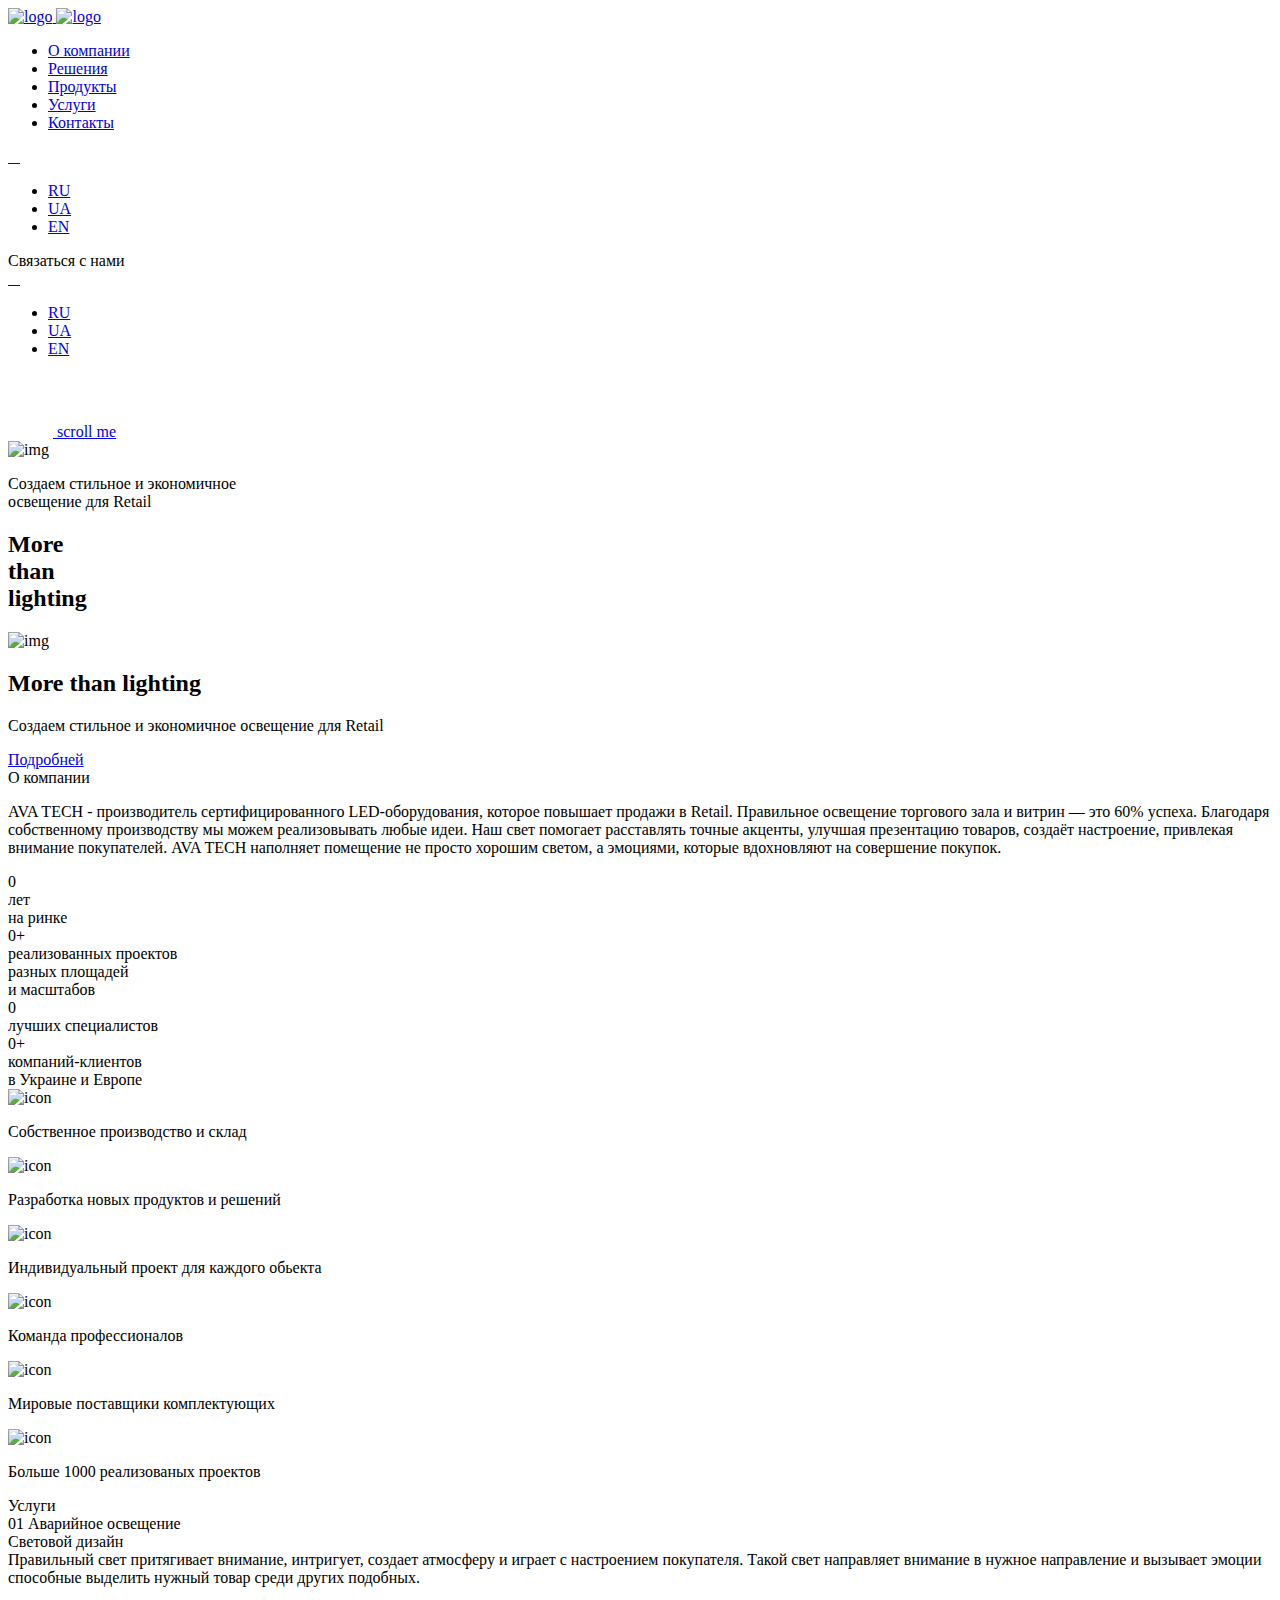
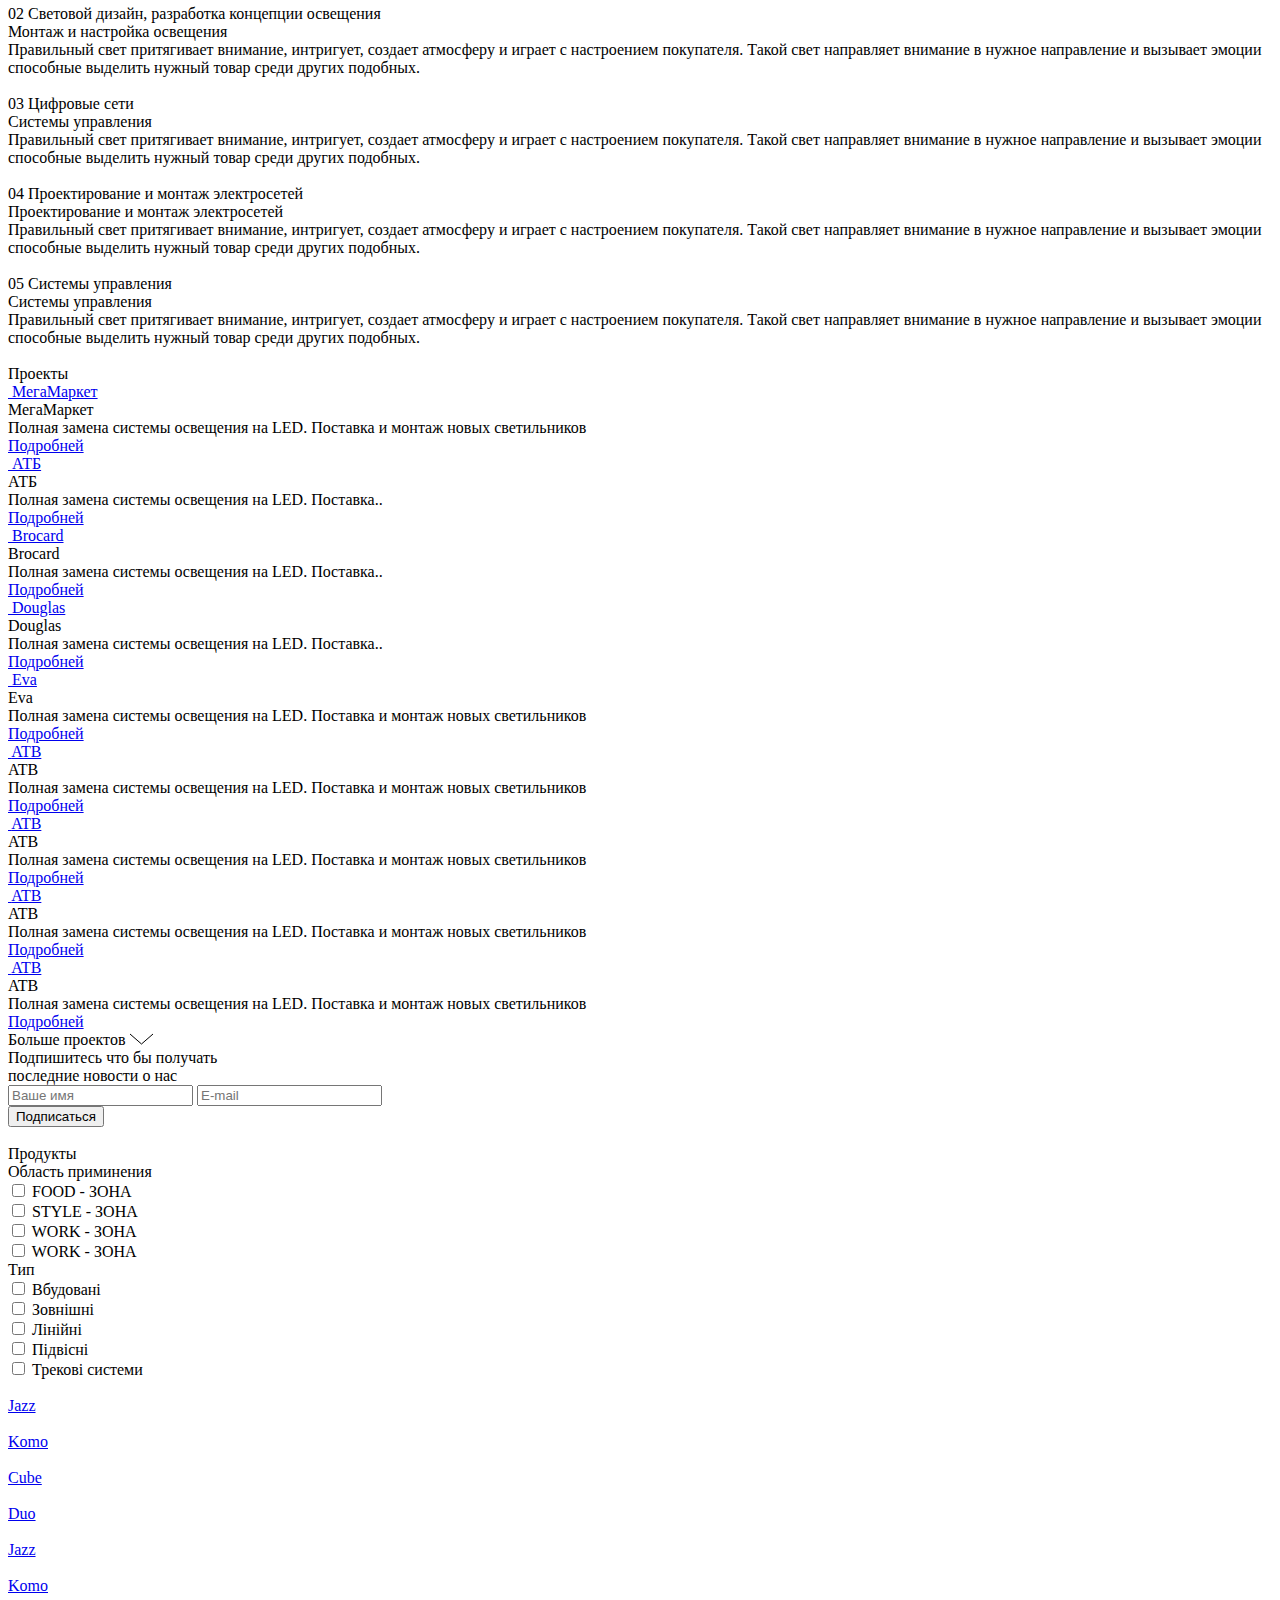
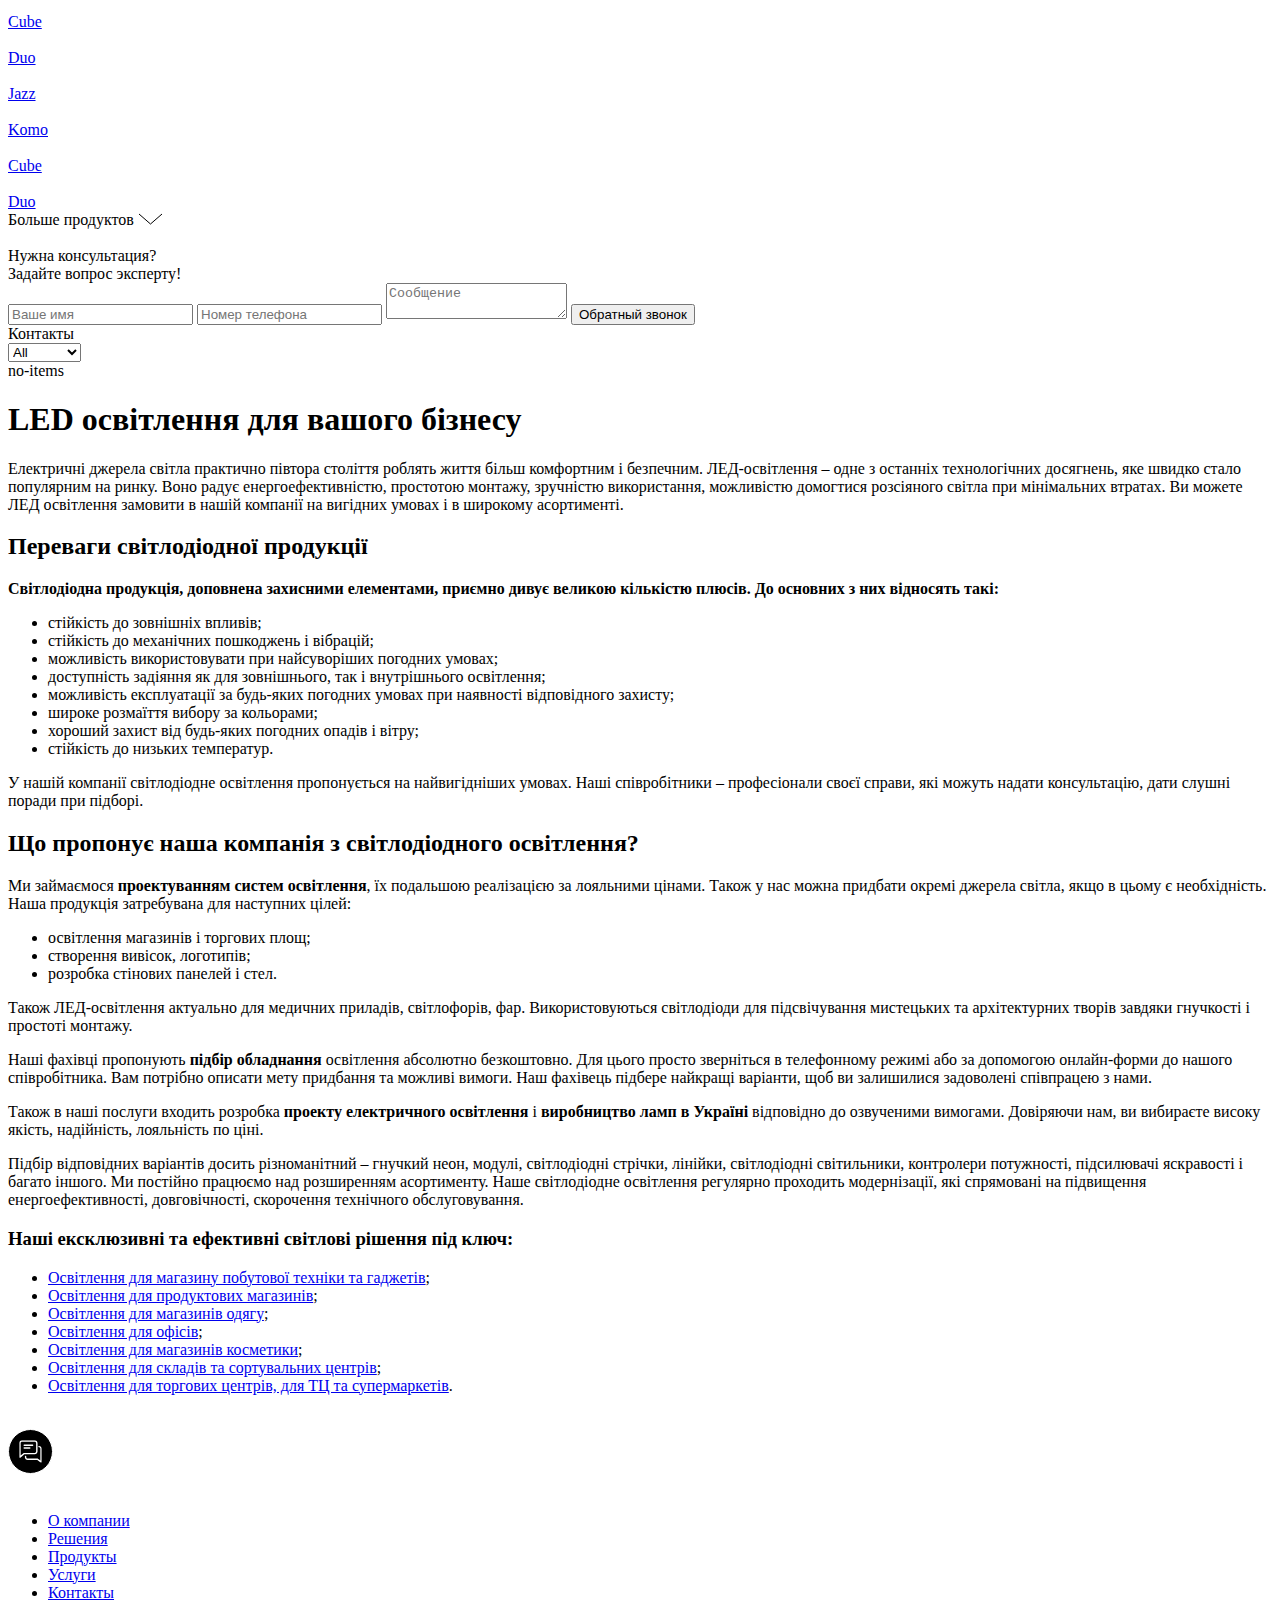
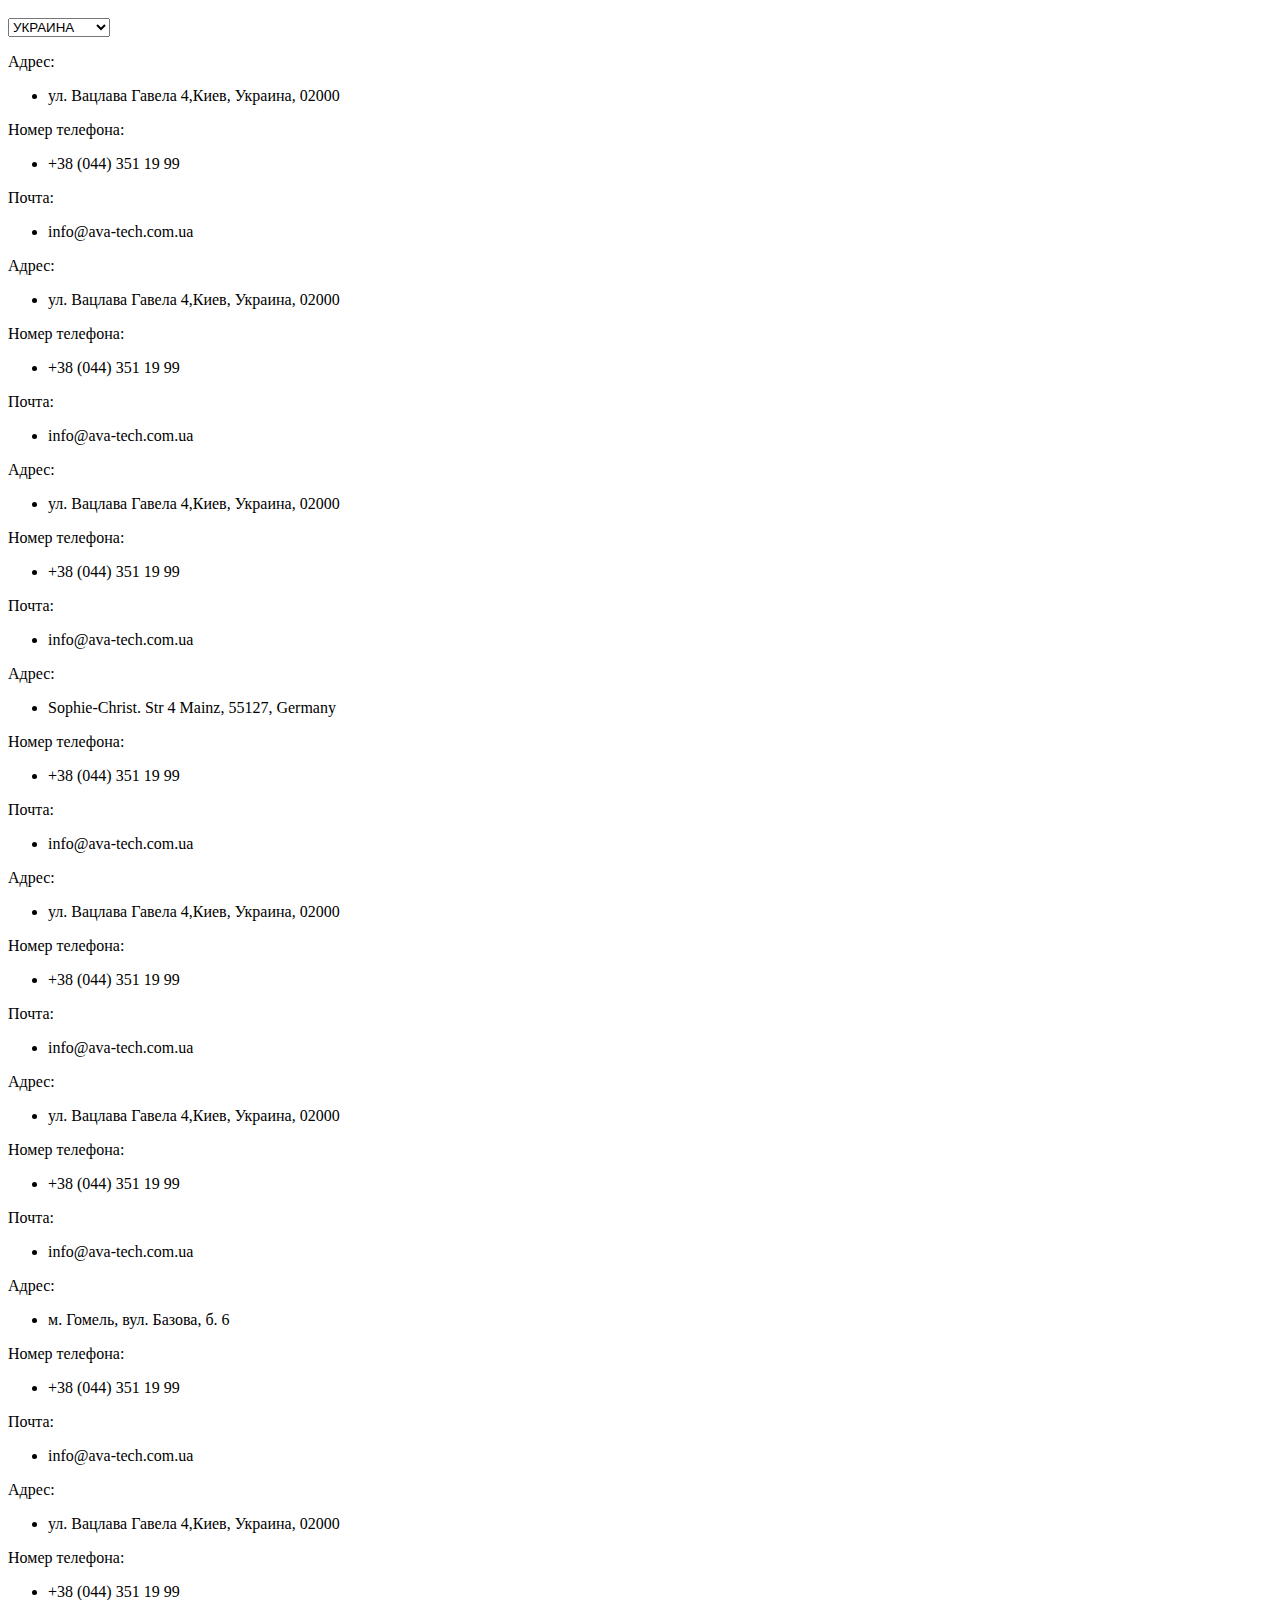
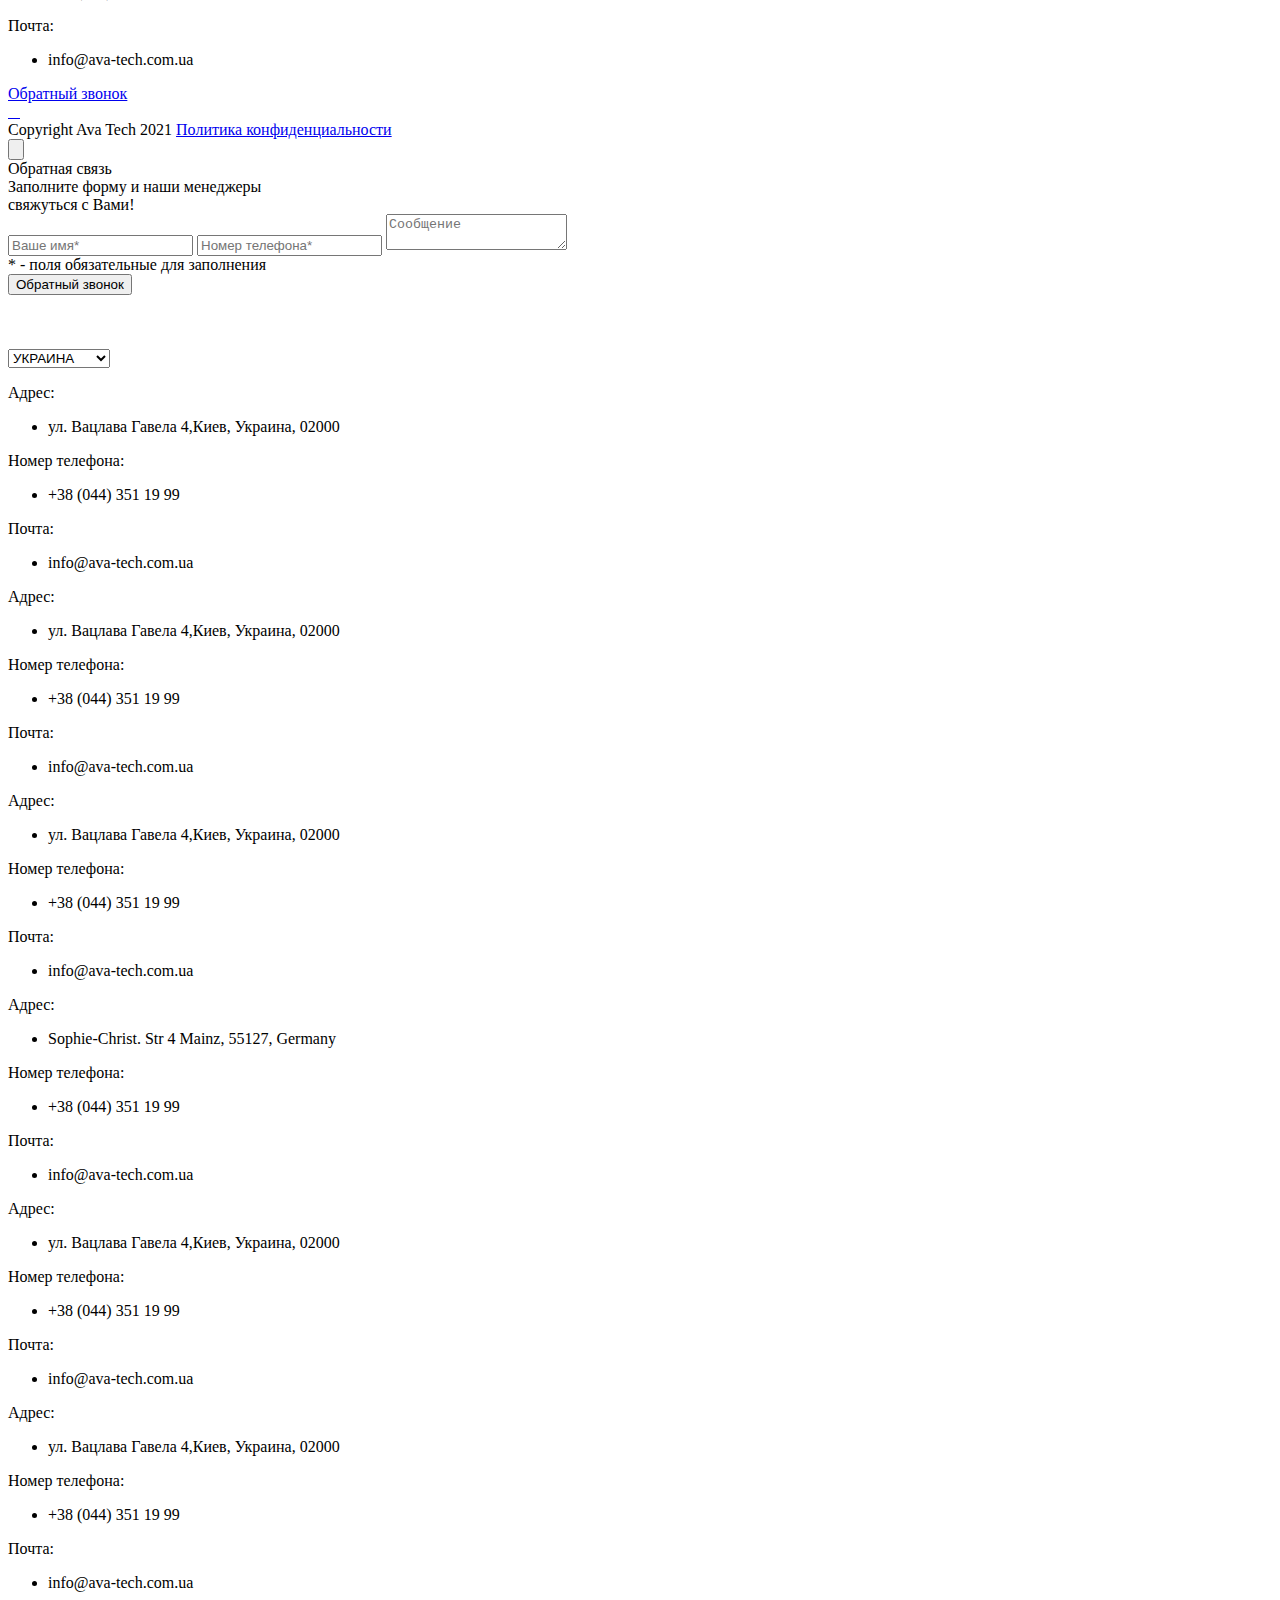
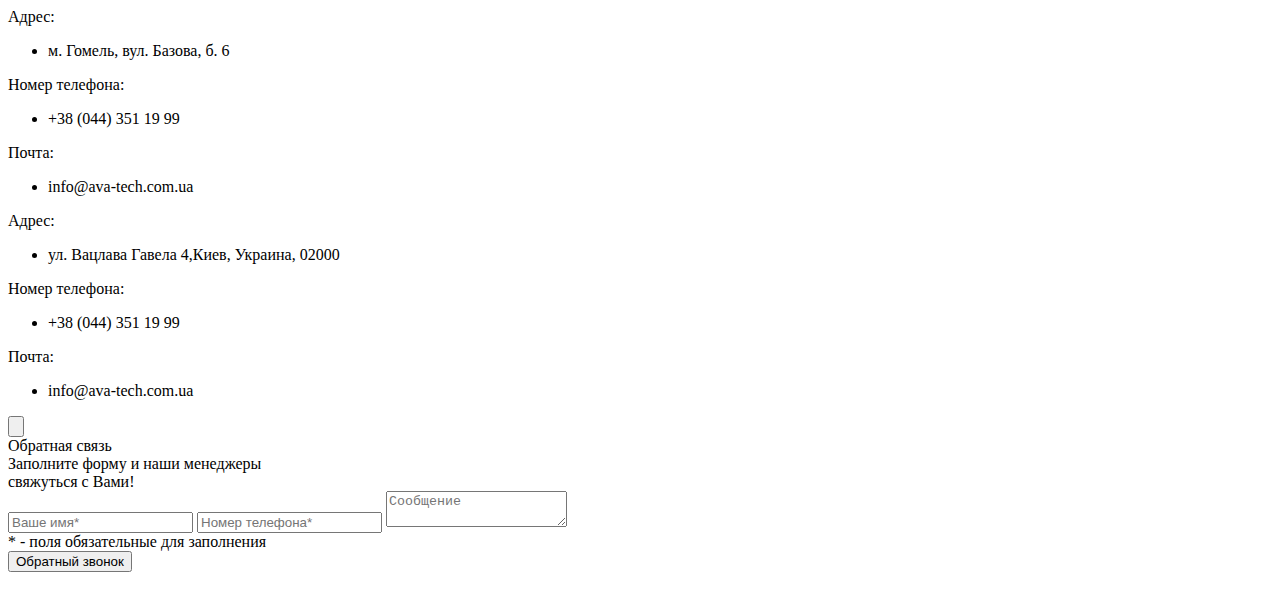
==== index.html @ 02c9c63f "Add files via upload" ====
<!DOCTYPE html>
<html lang="en">
<head>
    <meta charset="UTF-8">
    <meta http-equiv="X-UA-Compatible" content="IE=edge">
    <meta name="viewport" content="width=device-width, initial-scale=1.0">
    <link rel="stylesheet" href="./css/bootstrap.min.css">
    <link rel="stylesheet" href="./css/slick.css">
    <link rel="stylesheet" href="./css/aos.css">
    <!-- <link rel="stylesheet" href="./css/swiper-bundle.css"> -->
    <link rel="stylesheet" href="./css/nice-select.css">
    <link rel="stylesheet" href="./css/main.css">
    <link rel="icon" href="./img/favicon.png" sizes="32x32" />
    <script src="https://unpkg.com/@google/markerclustererplus@4.0.1/dist/markerclustererplus.min.js"></script>
    <script src="https://maps.googleapis.com/maps/api/js?key=AIzaSyApj8qSzyO4DqXeQtFQPKI4mi6p-MBwlpo&libraries=places"></script>
    <title>AvaTech</title>

    <link rel="stylesheet" href="css/new.css">
</head>
<body class="home ">
    <header class="header__wrapper">
        <div class="header">
            <div class="container">
                <div class="header_row ">
                    
                    <div class="header__logo">
                        <a href="index.html">
                            <img class="logo-big" src="./img/logo_icon.svg" alt="logo">
                            <img class="logo-small" src="./img/logo_small.svg" alt="logo">
                        </a>
                    </div>
                
                    <div class=" header__menu-wrap">
                        <div class="header__menu">
                            <ul>
                                <li >
                                    <a href="about.html">О компании</a>
                                </li>
                                <li class="">
                                    <a href="solutions.html">Решения</a>
                                </li>
                                <li>
                                    <a href="products.html">Продукты</a>
                                </li>
                                <li>
                                    <a href="#">Услуги</a>
                                </li>
                                <li>
                                    <a href="contacts.html">Контакты</a>
                                </li>
                            </ul>
                        </div>
                        <div class="header__soc_mob">
                            <a href="#">
                                <img src="./img/Icon_youtube.svg" alt="">
                            </a>
                            <a href="#">
                                <img src="./img/Icon_inst.svg" alt="">
                            </a>
                            <a href="#">
                                <img src="./img/Icon_fb.svg" alt="">
                            </a>
                            <a href="#">
                                <img src="./img/Icon_in.svg" alt="">
                            </a>
                        </div>
                        <div class="header__lang_mob">
                            <ul>
                                <li class="current-lang">
                                    <a href="#">RU</a>
                                </li>
                                <li>
                                    <a href="#">UA</a>
                                </li>
                                <li>
                                    <a href="#">EN</a>
                                </li>
                            </ul>
                        </div>
                    </div>
                    
                    <div class="header__phone"  data-toggle="modal" data-target="#contactUs">
                        <span>Связаться с нами</span>
                        <img src="./img/phone_w.svg" alt="">
                    </div>
                    <div class="header__soc">
                        <a href="#">
                            <img src="./img/Icon_youtube.svg" alt="">
                        </a>
                        <a href="#">
                            <img src="./img/Icon_inst.svg" alt="">
                        </a>
                        <a href="#">
                            <img src="./img/Icon_fb.svg" alt="">
                        </a>
                        <a href="#">
                            <img src="./img/Icon_in.svg" alt="">
                        </a>
                    </div>
                    <div class="header__lang">
                        <ul>
                            <li class="current-lang">
                                <a href="#">RU</a>
                            </li>
                            <li>
                                <a href="#">UA</a>
                            </li>
                            <li>
                                <a href="#">EN</a>
                            </li>
                        </ul>
                    </div>
                    <div class="burger-menu ">
                        <img class="burger-menu_open" src="./img/burger.svg" alt="">
                        <img class="burger-menu_close" src="./img/close.svg" alt="">
                    </div>
                   
                </div>
            </div>
        </div>
    </header>

    <main>
        <section class="intro">
            <div class="intro__scroll">
                <a href="#about" class="scrol-down">
                    <svg width="45" height="45" viewBox="0 0 45 45" fill="none" xmlns="http://www.w3.org/2000/svg">
                        <path d="M8.00098 14.9927C8.00098 7.00239 14.5057 0.5 22.501 0.5C30.496 0.5 37.001 7.00239 37.001 14.9927V30.0081C37.001 37.9984 30.4963 44.5 22.501 44.5C14.5057 44.5 8.00098 37.9982 8.00098 30.0081V14.9927ZM22.501 43.8334C30.1288 43.8334 36.3343 37.6323 36.3343 30.0081V14.9927C36.3343 7.36839 30.1289 1.16664 22.501 1.16664C14.8731 1.16664 8.66762 7.36861 8.66762 14.9927V30.0081C8.66762 37.6323 14.8731 43.8334 22.501 43.8334Z" fill="white" stroke="white"/>
                        <path d="M22.5014 5C22.0412 5 21.668 5.37276 21.668 5.83343V13.3798C21.668 13.8405 22.0412 14.2133 22.5014 14.2133C22.9616 14.2133 23.3348 13.8405 23.3348 13.3798V5.83343C23.3346 5.37276 22.9616 5 22.5014 5Z" fill="white"/>
                    </svg>
                    <span>scroll me</span>
                </a>
            
            </div>
           
            <div class="mainslider">
                <div>
                    <div class="slidewrapp">
                        <img src="img/new/mainslide1.jpg" alt="img">
                        <div class="container">
                            <p>Создаем стильное и экономичное<br> освещение для Retail</p>
                            <h2>More<br>
                                than<br>
                                lighting</h2>
                        </div>
                    </div>
                </div>
                <div>
                    <div class="slidewrapp">
                        <img src="img/new/mainslide2.jpg" alt="img">
                        <div class="container">
                            <h2>More than lighting</h2>
                            <p>Создаем стильное и экономичное освещение для Retail</p>
                            <a href="#" class="linkbtn">Подробней</a>
                        </div>
                    </div>
                </div>
            </div>
        </section>

        <section class="about" id="about">
            <div class="container">
                <div class="about__title">
                    <div class="s-title">О компании</div>
                </div>
                <div class="row align-items-center">
                    <div class="col-lg-6">
                        <div class="abouttext">
                            <p>
                                AVA TECH - производитель сертифицированного LED-оборудования, которое повышает продажи в Retail. Правильное освещение торгового зала и витрин — это 60% успеха. Благодаря собственному производству мы можем реализовывать любые идеи. Наш свет помогает расставлять точные акценты, улучшая презентацию товаров, создаёт настроение, привлекая внимание покупателей. AVA TECH наполняет помещение не просто хорошим светом, а эмоциями, которые вдохновляют на совершение покупок.
                            </p>
                        </div>
                    </div>
                    <div class="col-lg-6 countboxab">
                        <div class="about__statistics">
                            <div class="statistics-item">
                                <div class="statistics-item__numb"><span class='count' data-count="9">0</span></div>
                                <div class="statistics-item__text">лет <br> на ринке</div>
                            </div>
                            <div class="statistics-item">
                                <div class="statistics-item__numb"><span class='count' data-count="1000">0</span>+</div>
                                <div class="statistics-item__text">реализованных проектов<br> разных площадей<br> и масштабов</div>
                            </div>
                            <div class="statistics-item">
                                <div class="statistics-item__numb"><span class='count' data-count="50">0</span></div>
                                <div class="statistics-item__text">лучших специалистов</div>
                            </div>
                            <div class="statistics-item">
                                <div class="statistics-item__numb"><span class='count' data-count="100">0</span>+</div>
                                <div class="statistics-item__text">компаний-клиентов<br> в Украине и Европе</div>
                            </div>
                            
                        </div>
                    </div>
                </div>
                <div class="about__items">
                    <div class="row">
                        <div class="col-lg-2 col-md-4 col-6">
                            <div class="about__items-benefits">
                                <div class="imgwrap">
                                    <img src="img/new/abic1.svg" alt="icon">
                                </div>
                                <p>
                                    Собственное производство и склад
                                </p>
                            </div>
                        </div>
                        <div class="col-lg-2 col-md-4 col-6">
                            <div class="about__items-benefits">
                                <div class="imgwrap">
                                    <img src="img/new/abic2.svg" alt="icon">
                                </div>
                                <p>
                                    Разработка новых продуктов и решений
                                </p>
                            </div>

                        </div>
                        <div class="col-lg-2 col-md-4 col-6">
                            <div class="about__items-benefits">
                                <div class="imgwrap">
                                    <img src="img/new/abic3.svg" alt="icon">
                                </div>
                                <p>
                                    Индивидуальный проект для каждого обьекта
                                </p>
                            </div>

                        </div>
                        <div class="col-lg-2 col-md-4 col-6">
                            <div class="about__items-benefits">
                                <div class="imgwrap">
                                    <img src="img/new/abic4.svg" alt="icon">
                                </div>
                                <p>
                                    Команда профессионалов
                                </p>
                            </div>

                        </div>
                        <div class="col-lg-2 col-md-4 col-6">
                            <div class="about__items-benefits">
                                <div class="imgwrap">
                                    <img src="img/new/abic5.svg" alt="icon">
                                </div>
                                <p>
                                    Мировые поставщики комплектующих
                                </p>
                            </div>

                        </div>
                        <div class="col-lg-2 col-md-4 col-6">
                            <div class="about__items-benefits">
                                <div class="imgwrap">
                                    <img src="img/new/abic6.svg" alt="icon">
                                </div>
                                <p>
                                    Больше 1000 реализованых проектов
                                </p>
                            </div>

                        </div>
                    </div>
                </div>
            </div>
        </section>

        <section class="services">
            <div class="services__title">
                <div class="s-title">Услуги</div>
            </div>
            <div class="services__items">
                <div class="container">
                    
                    <div class="accordeon">
                        <div class="link true accordeon-item active">
                            <div class="accordeon-item__prev">
                                <span class="prev__numb" >01</span>
                                <span class="prev__title" ><span>Аварийное освещение</span> </span>
                            </div>
                            <div class="full_content accordeon-item__content">
                                <div class="accordeon-item-text">
                                    <div class="accordeon-item__title">Световой дизайн</div>
                                    <div class="accordeon-item__text">
                                        Правильный свет притягивает внимание, интригует, создает атмосферу 
                                        и играет с настроением покупателя. Такой свет направляет внимание в 
                                        нужное направление и вызывает эмоции способные выделить нужный товар 
                                        среди других подобных.
                                    </div>
                                </div>
                                <img src="./img/serv5.jpg" alt="">
                            </div>
                        </div>

                        <div class="link accordeon-item ">
                            <div class="accordeon-item__prev">
                                <span class="prev__numb" >02</span>
                                <span class="prev__title" ><span>Световой дизайн, разработка концепции освещения </span></span>
                            </div>
                            <div class="full_content accordeon-item__content">
                                <div class="accordeon-item-text">
                                    <div class="accordeon-item__title">Монтаж и настройка освещения</div>
                                    <div class="accordeon-item__text">
                                        Правильный свет притягивает внимание, интригует, создает атмосферу 
                                        и играет с настроением покупателя. Такой свет направляет внимание в 
                                        нужное направление и вызывает эмоции способные выделить нужный товар 
                                        среди других подобных.
                                    </div>
                                </div>
                                <img src="./img/serv3.jpg" alt="">
                            </div>
                        </div>

                        <div class="link  accordeon-item ">
                            <div class="accordeon-item__prev">
                                <span class="prev__numb" >03</span>
                                <span class="prev__title" ><span>Цифровые сети</span></span>
                            </div>
                            <div class="full_content accordeon-item__content">
                                <div class="accordeon-item-text">
                                    <div class="accordeon-item__title">Системы управления</div>
                                    <div class="accordeon-item__text">
                                        Правильный свет притягивает внимание, интригует, создает атмосферу 
                                        и играет с настроением покупателя. Такой свет направляет внимание в 
                                        нужное направление и вызывает эмоции способные выделить нужный товар 
                                        среди других подобных.
                                    </div>
                                </div>
                                
                                <img src="./img/serv4.jpg" alt="">
                            </div>
                        </div>

                        <div class="link  accordeon-item ">
                            <div class="accordeon-item__prev">
                                <span class="prev__numb" >04</span>
                                <span class="prev__title" ><span>Проектирование и монтаж электросетей</span></span>
                            </div>
                            <div class="full_content accordeon-item__content">
                                <div class="accordeon-item-text">
                                    <div class="accordeon-item__title">Проектирование и монтаж электросетей</div>
                                    <div class="accordeon-item__text">
                                        Правильный свет притягивает внимание, интригует, создает атмосферу 
                                        и играет с настроением покупателя. Такой свет направляет внимание в 
                                        нужное направление и вызывает эмоции способные выделить нужный товар 
                                        среди других подобных.
                                    </div>
                                </div>
                                
                                <img src="./img/serv4.jpg" alt="">
                            </div>
                        </div>

                        <div class="link accordeon-item ">
                            <div class="accordeon-item__prev">
                                <span class="prev__numb" >05</span>
                                <span class="prev__title" ><span>Системы управления</span></span>
                            </div>
                            <div class="full_content accordeon-item__content">
                                <div class="accordeon-item-text">
                                    <div class="accordeon-item__title">Системы управления</div>
                                    <div class="accordeon-item__text">
                                        Правильный свет притягивает внимание, интригует, создает атмосферу 
                                        и играет с настроением покупателя. Такой свет направляет внимание в 
                                        нужное направление и вызывает эмоции способные выделить нужный товар 
                                        среди других подобных.
                                    </div>
                                </div>
                                
                                <img src="./img/serv4.jpg" alt="">
                            </div>
                        </div>
                        
                    </div>
              
                </div>
                
            </div>
        </section>

        <section class="projects">
            <div class="projects__title">
                <div class="s-title">Проекты</div>
            </div>
            <div class="container">
                <div class="projects__items clearfix">
                    <div class="projects-item__wrap">
                        <div class="projects-item">
                            <div class="projects-item__content">
                                <a href="#" class="projects-item__img">
                                    <img src="./img/proj1.jpg" alt="">
                                </a>
                                <a href="#" class="projects-item__title">МегаМаркет</a>
                                <div class="projects-item__desc">
                                    <div class="projects-item__name">МегаМаркет</div>
                                    <div class="projects-item__text">Полная замена системы освещения на LED. Поставка и монтаж новых светильников</div>
                                    <div class="projects-item__btn">
                                        <a href="#" class="btn btn_black">Подробней</a>
                                    </div>
                                </div>
                            </div>
                        </div>
                    </div>
                    <div class="projects-item__wrap">
                        <div class="projects-item">
                            <div class="projects-item__content">
                                <a href="#" class="projects-item__img">
                                    <img src="./img/proj2.jpg" alt="">
                                </a>
                                <a href="#" class="projects-item__title">АТБ</a>

                                <div class="projects-item__desc">
                                    <div class="projects-item__name">АТБ</div>
                                    <div class="projects-item__text">Полная замена системы освещения на LED. Поставка.. </div>
                                    <div class="projects-item__btn">
                                        <a href="#" class="btn btn_black">Подробней</a>
                                    </div>
                                </div>
                            </div>
                        </div>
                        
                    </div>
                    <div class="projects-item__wrap">
                        <div class="projects-item">
                            <div class="projects-item__content">
                                <a href="#" class="projects-item__img">
                                    <img src="./img/proj3.jpg" alt="">
                                </a>
                                <a href="#" class="projects-item__title">Brocard</a>

                                <div class="projects-item__desc">
                                    <div class="projects-item__name">Brocard</div>
                                    <div class="projects-item__text">Полная замена системы освещения на LED. Поставка.. </div>
                                    <div class="projects-item__btn">
                                        <a href="#" class="btn btn_black">Подробней</a>
                                    </div>
                                </div>
                            </div>
                        </div>
                        
                    </div>
                    <div class="projects-item__wrap">
                        <div class="projects-item">
                            <div class="projects-item__content">
                                <a href="#" class="projects-item__img">
                                    <img src="./img/proj4.jpg" alt="">
                                </a>
                                <a href="#" class="projects-item__title">Douglas</a>
                                <div class="projects-item__desc">
                                    <div class="projects-item__name">Douglas</div>
                                    <div class="projects-item__text">Полная замена системы освещения на LED. Поставка.. </div>
                                    <div class="projects-item__btn">
                                        <a href="#" class="btn btn_black">Подробней</a>
                                    </div>
                                </div>
                            </div>
                        </div>
                        
                    </div>
                    <div class="projects-item__wrap">
                        <div class="projects-item">
                            <div class="projects-item__content">
                                <a href="#" class="projects-item__img">
                                    <img src="./img/proj5.jpg" alt="">
                                </a>
                                <a href="#" class="projects-item__title">Eva</a>

                                <div class="projects-item__desc">
                                    <div class="projects-item__name">Eva</div>
                                    <div class="projects-item__text">Полная замена системы освещения на LED. Поставка и монтаж новых светильников</div>
                                    <div class="projects-item__btn">
                                        <a href="#" class="btn btn_black">Подробней</a>
                                    </div>
                                </div>
                            </div>
                        </div>
                        
                    </div>
                    <div class="projects-item__wrap">
                        <div class="projects-item">
                            <div class="projects-item__content">
                                <a href="#" class="projects-item__img">
                                    <img src="./img/proj2.jpg" alt="">
                                </a>
                                <a href="#" class="projects-item__title">ATB</a>

                                <div class="projects-item__desc">
                                    <div class="projects-item__name">ATB</div>
                                    <div class="projects-item__text">Полная замена системы освещения на LED. Поставка и монтаж новых светильников</div>
                                    <div class="projects-item__btn">
                                        <a href="#" class="btn btn_black">Подробней</a>
                                    </div>
                                </div>
                            </div>
                        </div>
                        
                    </div>
                    <div class="projects-item__wrap">
                        <div class="projects-item">
                            <div class="projects-item__content">
                                <a href="#" class="projects-item__img">
                                    <img src="./img/proj3.jpg" alt="">
                                </a>
                                <a href="#" class="projects-item__title">ATB</a>

                                <div class="projects-item__desc">
                                    <div class="projects-item__name">ATB</div>
                                    <div class="projects-item__text">Полная замена системы освещения на LED. Поставка и монтаж новых светильников</div>
                                    <div class="projects-item__btn">
                                        <a href="#" class="btn btn_black">Подробней</a>
                                    </div>
                                </div>
                            </div>
                        </div>
                        
                    </div>
                    <div class="projects-item__wrap">
                        <div class="projects-item">
                            <div class="projects-item__content">
                                <a href="#" class="projects-item__img">
                                    <img src="./img/proj5.jpg" alt="">
                                </a>
                                <a href="#" class="projects-item__title">ATB</a>

                                <div class="projects-item__desc">
                                    <div class="projects-item__name">ATB</div>
                                    <div class="projects-item__text">Полная замена системы освещения на LED. Поставка и монтаж новых светильников</div>
                                    <div class="projects-item__btn">
                                        <a href="#" class="btn btn_black">Подробней</a>
                                    </div>
                                </div>
                            </div>
                        </div>
                        
                    </div>
                    <div class="projects-item__wrap">
                        <div class="projects-item">
                            <div class="projects-item__content">
                                <a href="#" class="projects-item__img">
                                    <img src="./img/proj4.jpg" alt="">
                                </a>
                                <a href="#" class="projects-item__title">ATB</a>

                                <div class="projects-item__desc">
                                    <div class="projects-item__name">ATB</div>
                                    <div class="projects-item__text">Полная замена системы освещения на LED. Поставка и монтаж новых светильников</div>
                                    <div class="projects-item__btn">
                                        <a href="#" class="btn btn_black">Подробней</a>
                                    </div>
                                </div>
                            </div>
                        </div>
                        
                    </div>
                   
                </div>
                <div class="projects__more ">
                    <div class="more-btn">
                        Больше проектов
                        <svg width="25" height="12" viewBox="0 0 25 12" fill="none" xmlns="http://www.w3.org/2000/svg">
                            <path d="M24 1L12.5 11L1 0.999999" stroke="black"/>
                        </svg>
                            
                    </div>
                </div>
            </div>
        </section>
        <section class="subscribe">
            <div class="container">
                <div class="row">
                    <div class="col-lg-6 col-12">
                        <div class="subscribe__title">
                            <span>Подпишитесь</span> что бы получать <br>
                            последние <span>новости</span> о нас
                        </div>
                        <div class="subscribe__form">
                            <form action="">
                                <div class="subscribe__form-container">
                                    <div class="subscribe__form-inputs">
                                        <input type="text" name='name' placeholder="Ваше имя">
                                        <input type="mail" name='mail' placeholder="E-mail">
                                    </div>
                                    <div class="subscribe__form-btn">
                                        <button class="btn btn_white btn_white_b">Подписаться</button>
                                        <img src="./img/sub-icon.svg" alt="">
                                    </div>
                                </div>
                                
                            </form>
                        </div>
                    </div>
                    <div class="col-lg-6 col-12">
                        <div class="subscribe__img">
                            <img src="./img/sub-bg.png" alt="">
                        </div>
                    </div>
                </div>
            </div>
        </section>
        <section class="products">
            <div class="container">
                <div class="products__title">
                    <div class="s-title">
                        Продукты
                    </div>
                </div>
                <div class="products__filter">
                    <form action="">
                        <div class="row">
                            <div class="col-lg-6 col-xl-3  col-md-6">
                                <div class="check-box__wrapper">
                                    <div class="check-box__title">
                                        Область приминения
                                    </div>
                                    <div class="check-box__list">
                                        <div class="check-box-item">
                                            <input type="checkbox" id="application_area_1" >
                                            <label class="check-box-item__label" for="application_area_1">FOOD - ЗОНА </label>
                                        </div>
                                        <div class="check-box-item">
                                            <input type="checkbox" id="application_area_2" >
                                            <label class="check-box-item__label" for="application_area_2">STYLE - ЗОНА</label>
                                        </div>
                                        <div class="check-box-item">
                                            <input type="checkbox" id="application_area_3" >
                                            <label class="check-box-item__label" for="application_area_3">WORK - ЗОНА</label>
                                        </div>
                                        <div class="check-box-item">
                                            <input type="checkbox" id="application_area_4" >
                                            <label class="check-box-item__label" for="application_area_4">WORK - ЗОНА</label>
                                        </div>
                                    </div>
                                </div>
                                <!-- <select class="nice__select" name="" >
                                    <option value="">Область приминения</option>
                                    <option value="">Область приминения</option>
                                    <option value="">Область приминения</option>
                                    <option value="">Область приминения</option>
                                </select> -->
                            </div>
                            <div class="col-lg-6 col-xl-3 col-md-6">
                                <!-- <select class="nice__select" name="" id="">
                                    <option value="">Тип</option>
                                    <option value="">Тип</option>
                                    <option value="">Тип</option>
                                    <option value="">Тип</option>
                                </select> -->
                                <div class="check-box__wrapper">
                                    <div class="check-box__title">
                                        Тип
                                    </div>
                                    <div class="check-box__list">
                                        <div class="check-box-item">
                                            <input type="checkbox" id="type_1" name="type" >
                                            <label class="check-box-item__label" for="type_1">Вбудовані</label>
                                        </div>
                                        <div class="check-box-item">
                                            <input type="checkbox" id="type_2" name="type" >
                                            <label class="check-box-item__label" for="type_2">Зовнішні</label>
                                        </div>
                                        <div class="check-box-item">
                                            <input type="checkbox" id="type_3" name="type" >
                                            <label class="check-box-item__label" for="type_3">Лінійні</label>
                                        </div>
                                        <div class="check-box-item">
                                            <input type="checkbox" id="type_4" name="type" >
                                            <label class="check-box-item__label" for="type_4">Підвісні</label>
                                        </div>
                                        <div class="check-box-item">
                                            <input type="checkbox" id="type_5" name="type" >
                                            <label class="check-box-item__label" for="type_5">Трекові системи</label>
                                        </div>
                                    </div>
                                </div>
                            </div>
                        </div>
                    </form>
                </div>
                <div class="products__items">
                    <div class="row">
                        <div class="col-lg-3 col-6">
                            <a href="#" class="product">
                                <div class="product__img">
                                    <img src="./img/roduct1.png" alt="">
                                </div>
                                <div class="product__name">Jazz</div>
                            </a>
                        </div>
                        <div class="col-lg-3 col-6">
                            <a href="#" class="product">
                                <div class="product__img">
                                    <img src="./img/roduct2.png" alt="">
                                </div>
                                <div class="product__name">Komo</div>
                            </a>
                        </div>
                        <div class="col-lg-3 col-6">
                            <a href="#" class="product">
                                <div class="product__img">
                                    <img src="./img/roduct3.png" alt="">
                                </div>
                                <div class="product__name">Cube</div>
                            </a>
                        </div>
                        <div class="col-lg-3 col-6">
                            <a href="#" class="product">
                                <div class="product__img">
                                    <img src="./img/roduct4.png" alt="">
                                </div>
                                <div class="product__name">Duo</div>
                            </a>
                        </div>
                        <div class="col-lg-3 col-6">
                            <a href="#" class="product">
                                <div class="product__img">
                                    <img src="./img/roduct3.png" alt="">
                                </div>
                                <div class="product__name">Jazz</div>
                            </a>
                        </div>
                        <div class="col-lg-3 col-6">
                            <a href="#" class="product">
                                <div class="product__img">
                                    <img src="./img/roduct1.png" alt="">
                                </div>
                                <div class="product__name">Komo</div>
                            </a>
                        </div>
                        <div class="col-lg-3 col-6">
                            <a href="#" class="product">
                                <div class="product__img">
                                    <img src="./img/roduct2.png" alt="">
                                </div>
                                <div class="product__name">Cube</div>
                            </a>
                        </div>
                        <div class="col-lg-3 col-6">
                            <a href="#" class="product">
                                <div class="product__img">
                                    <img src="./img/roduct1.png" alt="">
                                </div>
                                <div class="product__name">Duo</div>
                            </a>
                        </div>
                        <div class="col-lg-3 col-6">
                            <a href="#" class="product">
                                <div class="product__img">
                                    <img src="./img/roduct4.png" alt="">
                                </div>
                                <div class="product__name">Jazz</div>
                            </a>
                        </div>
                        <div class="col-lg-3 col-6">
                            <a href="#" class="product">
                                <div class="product__img">
                                    <img src="./img/roduct3.png" alt="">
                                </div>
                                <div class="product__name">Komo</div>
                            </a>
                        </div>
                        <div class="col-lg-3 col-6">
                            <a href="#" class="product">
                                <div class="product__img">
                                    <img src="./img/roduct1.png" alt="">
                                </div>
                                <div class="product__name">Cube</div>
                            </a>
                        </div>
                        <div class="col-lg-3 col-6">
                            <a href="#" class="product">
                                <div class="product__img">
                                    <img src="./img/roduct2.png" alt="">
                                </div>
                                <div class="product__name">Duo</div>
                            </a>
                        </div>
                    </div>
                </div>
                <div class="products__more ">
                    <div class="products__more-btn">
                        Больше продуктов
                        <svg width="25" height="12" viewBox="0 0 25 12" fill="none" xmlns="http://www.w3.org/2000/svg">
                            <path d="M24 1L12.5 11L1 0.999999" stroke="black"/>
                        </svg>
                            
                    </div>
                </div>
            </div>
        </section>
        <section class="consultation">
            <div class="container">
                <div class="row justify-content-end">
                    <div class="col-xl-8 col-lg-7 col-md-12 col-12">
                        <div class="consultation__bg">
                            <img src="./img/consultation_bg.png" alt="">
                        </div>
                    </div>
                    <div class="col-xl-4 col-lg-5 col-md-12 col-12">
                        <div class="consultation__form-wrap">
                            <div class="consultation__title">
                                Нужна консультация?
                            </div>
                            <div class="consultation__subtitle">
                                Задайте вопрос эксперту!
                            </div>
                            <form action="">
                                <div class="consultation__form">
                                    <input type="text" placeholder="Ваше имя">
                                    <input type="tel" placeholder="Номер телефона">
                                    <textarea name=""  placeholder="Сообщение"></textarea>
                                    <button class="btn btn_white btn_white_b">Обратный звонок</button>
                                </div>
                            </form>
                        </div>
                    </div>
                </div>
            </div>
        </section>
        <section class="findstore-section"> 
            <div class="container">
                <div class="findstore-section__title">
                    <div class="s-title">
                        Контакты
                    </div>
                </div>
                <div class="row ">
                    <div class="col-lg-4">
                        <div class="findstore__filter">
                            <div class="findfiltsect">
                                <div class="findstore__search">
                                    
                                    <div class="select-wrapper">
                                        <select name="" id="country-select" class="nice__select">
                                            <option value="All">All</option>
                                            <option value="Ukraine">Ukraine</option>
                                            <option value="Slovakia">Slovakia</option>
                                            <option value="France">France</option>
                                        </select>
                                    </div>
                                </div>
                            </div>
                            <div class="findstore__shops">
                                <div class="findstore__shops-wrap" >
                                    <div id="markers"></div>
                                    <div class="no-items">no-items</div>
                                </div>
                            </div>
                        </div>
                    </div>
                    
                    <div class="col-lg-8">
                        <div class="findstore__mapsect">
                            <div class="map-wrapper">
                                <div id="map"></div>
                            </div>
                        </div>
                    </div>
                    
                </div>
            </div>
            
        </section>
        <section class="text-block"><div class="container"><div class="text-block__content"><h1>LED освітлення для вашого бізнесу</h1><p><span style="font-weight: 400;">Електричні джерела світла практично півтора століття роблять життя більш комфортним і безпечним. ЛЕД-освітлення – одне з останніх технологічних досягнень, яке швидко стало популярним на ринку. Воно радує енергоефективністю, простотою монтажу, зручністю використання, можливістю домогтися розсіяного світла при мінімальних втратах. Ви можете </span>ЛЕД освітлення<span style="font-weight: 400;"> замовити в нашій компанії на вигідних умовах і в широкому асортименті.</span></p><h2>Переваги світлодіодної продукції</h2><p><strong>Світлодіодна продукція, доповнена захисними елементами, приємно дивує великою кількістю плюсів. До основних з них відносять такі:</strong></p><ul><li style="font-weight: 400;" aria-level="1"><span style="font-weight: 400;">стійкість до зовнішніх впливів;</span></li><li style="font-weight: 400;" aria-level="1"><span style="font-weight: 400;">стійкість до механічних пошкоджень і вібрацій;</span></li><li style="font-weight: 400;" aria-level="1"><span style="font-weight: 400;">можливість використовувати при найсуворіших погодних умовах;</span></li><li style="font-weight: 400;" aria-level="1"><span style="font-weight: 400;">доступність задіяння як для зовнішнього, так і внутрішнього освітлення;</span></li><li style="font-weight: 400;" aria-level="1"><span style="font-weight: 400;">можливість експлуатації за будь-яких погодних умовах при наявності відповідного захисту;</span></li><li style="font-weight: 400;" aria-level="1"><span style="font-weight: 400;">широке розмаїття вибору за кольорами;</span></li><li style="font-weight: 400;" aria-level="1"><span style="font-weight: 400;">хороший захист від будь-яких погодних опадів і вітру;</span></li><li style="font-weight: 400;" aria-level="1"><span style="font-weight: 400;">стійкість до низьких температур.</span></li></ul><p><span style="font-weight: 400;">У нашій </span>компанії світлодіодне освітлення<span style="font-weight: 400;"> пропонується на найвигідніших умовах. Наші співробітники – професіонали своєї справи, які можуть надати консультацію, дати слушні поради при підборі.</span></p><h2>Що пропонує наша компанія з світлодіодного освітлення?</h2><p><span style="font-weight: 400;">Ми займаємося </span><b>проектуванням систем освітлення</b><span style="font-weight: 400;">, їх подальшою реалізацією за лояльними цінами. Також у нас можна придбати окремі джерела світла, якщо в цьому є необхідність. Наша продукція затребувана для наступних цілей:</span></p><ul><li style="font-weight: 400;" aria-level="1">освітлення магазинів і торгових площ<span style="font-weight: 400;">;</span></li><li style="font-weight: 400;" aria-level="1"><span style="font-weight: 400;">створення вивісок, логотипів;</span></li><li style="font-weight: 400;" aria-level="1"><span style="font-weight: 400;">розробка стінових панелей і стел.</span></li></ul><p><span style="font-weight: 400;">Також ЛЕД-освітлення актуально для медичних приладів, світлофорів, фар. Використовуються світлодіоди для підсвічування мистецьких та архітектурних творів завдяки гнучкості і простоті монтажу.</span></p><p><span style="font-weight: 400;">Наші фахівці пропонують </span><b>підбір обладнання</b><span style="font-weight: 400;"> освітлення абсолютно безкоштовно. Для цього просто зверніться в телефонному режимі або за допомогою онлайн-форми до нашого співробітника. Вам потрібно описати мету придбання та можливі вимоги. Наш фахівець підбере найкращі варіанти, щоб ви залишилися задоволені співпрацею з нами.</span></p><p><span style="font-weight: 400;">Також в наші послуги входить розробка </span><b>проекту електричного освітлення</b><span style="font-weight: 400;"> і </span><b>виробництво ламп в Україні</b><span style="font-weight: 400;"> відповідно до озвученими вимогами. Довіряючи нам, ви вибираєте високу якість, надійність, лояльність по ціні.</span></p><p><span style="font-weight: 400;">Підбір відповідних варіантів досить різноманітний – гнучкий неон, модулі, світлодіодні стрічки, лінійки, світлодіодні світильники, контролери потужності, підсилювачі яскравості і багато іншого. Ми постійно працюємо над розширенням асортименту. Наше світлодіодне освітлення регулярно проходить модернізації, які спрямовані на підвищення енергоефективності, довговічності, скорочення технічного обслуговування.</span></p><h3>Наші ексклюзивні та ефективні світлові рішення під ключ:</h3><ul><li><a href="https://ava-tech.com.ua/uk/solutions/electronics/">Освітлення для магазину побутової техніки та гаджетів</a>;</li><li><a href="https://ava-tech.com.ua/uk/solutions/food-retail/">Освітлення для продуктових магазинів</a>;</li><li><a href="https://ava-tech.com.ua/uk/solutions/fashion-retail/">Освітлення для магазинів одягу</a>;</li><li><a href="https://ava-tech.com.ua/uk/solutions/offices/">Освітлення для офісів</a>;</li><li><a href="https://ava-tech.com.ua/uk/solutions/drogerie/">Освітлення для магазинів косметики</a>;</li><li><a href="https://ava-tech.com.ua/uk/solutions/logistics/">Освітлення для складів та сортувальних центрів</a>;</li><li><a href="https://ava-tech.com.ua/uk/solutions/gipermarkety/">Освітлення для торгових центрів, для ТЦ та супермаркетів</a>.</li></ul></div></div></section>
    </main>

    <footer class="footer">
        <div class="top-btn">
            <svg width="20" height="11" viewBox="0 0 20 11" fill="none" xmlns="http://www.w3.org/2000/svg">
                <path d="M1 10L10 1L19 10" stroke="white" stroke-linecap="square"/>
            </svg>
        </div>
        <div class="chat-btn">
            <svg width="45" height="45" viewBox="0 0 45 45" fill="none" xmlns="http://www.w3.org/2000/svg">
                <circle cx="22.5" cy="22.5" r="22" fill="black" stroke="white"/>
                <g clip-path="url(#clip0)">
                <path d="M24.6094 15.4688H16.1719C15.7837 15.4688 15.4688 15.7837 15.4688 16.1719C15.4688 16.56 15.7837 16.875 16.1719 16.875H24.6094C24.9975 16.875 25.3125 16.56 25.3125 16.1719C25.3125 15.7837 24.9975 15.4688 24.6094 15.4688Z" fill="white"/>
                <path d="M21.7969 18.2812H16.1719C15.7837 18.2812 15.4688 18.5962 15.4688 18.9844C15.4688 19.3725 15.7837 19.6875 16.1719 19.6875H21.7969C22.185 19.6875 22.5 19.3725 22.5 18.9844C22.5 18.5962 22.185 18.2812 21.7969 18.2812Z" fill="white"/>
                <path d="M26.7188 11.25H14.0625C12.5114 11.25 11.25 12.5114 11.25 14.0625V28.125C11.25 28.3978 11.4075 28.6467 11.655 28.762C11.7492 28.8056 11.8519 28.8281 11.9531 28.8281C12.1148 28.8281 12.2752 28.7719 12.4031 28.665L16.4264 25.3125H26.7188C28.2698 25.3125 29.5312 24.0511 29.5312 22.5V14.0625C29.5312 12.5114 28.2698 11.25 26.7188 11.25ZM28.125 22.5C28.125 23.2748 27.495 23.9062 26.7188 23.9062H16.1719C16.0073 23.9062 15.8484 23.9639 15.7219 24.0694L12.6562 26.6245V14.0625C12.6562 13.2877 13.2863 12.6562 14.0625 12.6562H26.7188C27.495 12.6562 28.125 13.2877 28.125 14.0625V22.5Z" fill="white"/>
                <path d="M30.9375 16.875C30.5494 16.875 30.2344 17.19 30.2344 17.5781C30.2344 17.9662 30.5494 18.2812 30.9375 18.2812C31.7137 18.2812 32.3438 18.9127 32.3438 19.6875V31.583L29.97 29.6845C29.8463 29.5861 29.6902 29.5312 29.5312 29.5312H19.6875C18.9113 29.5312 18.2812 28.8998 18.2812 28.125V27.4219C18.2812 27.0337 17.9662 26.7188 17.5781 26.7188C17.19 26.7188 16.875 27.0337 16.875 27.4219V28.125C16.875 29.6761 18.1364 30.9375 19.6875 30.9375H29.2838L32.6067 33.5967C32.7347 33.698 32.8908 33.75 33.0469 33.75C33.1495 33.75 33.2536 33.7275 33.352 33.6811C33.5953 33.563 33.75 33.3169 33.75 33.0469V19.6875C33.75 18.1364 32.4886 16.875 30.9375 16.875Z" fill="white"/>
                </g>
                <defs>
                <clipPath id="clip0">
                <rect width="22.5" height="22.5" fill="white" transform="translate(11.25 11.25)"/>
                </clipPath>
                </defs>
            </svg>
                
        </div>
        <div class="container">
            <div class="row">
                <div class="col-lg-2">
                    <div class="footer__logo">
                        <a href="#">
                            <img src="./img/logo.svg" alt="">
                        </a>
                    </div>
                </div>
                <div class="col-lg-2">
                    <div class="footer__menu">
                        <ul>
                            <li>
                                <a href="#">О компании</a>
                            </li>
                            <li>
                                <a href="#">Решения</a>
                            </li>
                            <li>
                                <a href="#">Продукты</a>
                            </li>
                            <li>
                                <a href="#">Услуги</a>
                            </li>
                            <li>
                                <a href="#">Контакты</a>
                            </li>
                        </ul>
                    </div>
                </div>
                <div class="col-lg-5">
                    <div class="footer__contacts">
                        <div class="footer__select">
                            <select class="nice__select" name="" id="contacts_select">
                                <option value="ukr">УКРАИНА</option>
                                <option value="de">НІМЕЧЧИНА</option>
                                <option value="bl">БІЛОРУСЬ</option>
                            </select>
                        </div>
                        <div class="footer__contact-list active" data-list='ukr'>
                            <div class="contact-list">
                                <p class="contact-list__title">Адрес:</p>
                                <ul >
                                    <li>
                                        ул. Вацлава Гавела 4,Киев, Украина, 02000
                                    </li>
                                </ul>
                                <p class="contact-list__title">Номер телефона:</p>
                                <ul>
                                    <li>+38 (044) 351 19 99</li>
                                </ul>
                                <p class="contact-list__title">Почта:</p>
                                <ul>
                                    <li>info@ava-tech.com.ua</li>
                                </ul>
                            </div>
                            <div class="contact-list">
                                <p class="contact-list__title">Адрес:</p>
                                <ul >
                                    <li>
                                        ул. Вацлава Гавела 4,Киев, Украина, 02000
                                    </li>
                                </ul>
                                <p class="contact-list__title">Номер телефона:</p>
                                <ul>
                                    <li>+38 (044) 351 19 99</li>
                                </ul>
                                <p class="contact-list__title">Почта:</p>
                                <ul>
                                    <li>info@ava-tech.com.ua</li>
                                </ul>
                            </div>
                            <div class="contact-list">
                                <p class="contact-list__title">Адрес:</p>
                                <ul >
                                    <li>
                                        ул. Вацлава Гавела 4,Киев, Украина, 02000
                                    </li>
                                </ul>
                                <p class="contact-list__title">Номер телефона:</p>
                                <ul>
                                    <li>+38 (044) 351 19 99</li>
                                </ul>
                                <p class="contact-list__title">Почта:</p>
                                <ul>
                                    <li>info@ava-tech.com.ua</li>
                                </ul>
                            </div>
                        </div>
                        <div class="footer__contact-list" data-list='de'>
                            <div class="contact-list">
                                <p class="contact-list__title">Адрес:</p>
                                <ul >
                                    <li>
                                         Sophie-Christ. Str 4 Mainz, 55127, Germany
                                    </li>
                                </ul>
                                <p class="contact-list__title">Номер телефона:</p>
                                <ul>
                                    <li>+38 (044) 351 19 99</li>
                                </ul>
                                <p class="contact-list__title">Почта:</p>
                                <ul>
                                    <li>info@ava-tech.com.ua</li>
                                </ul>
                            </div>
                            <div class="contact-list">
                                <p class="contact-list__title">Адрес:</p>
                                <ul >
                                    <li>
                                        ул. Вацлава Гавела 4,Киев, Украина, 02000
                                    </li>
                                </ul>
                                <p class="contact-list__title">Номер телефона:</p>
                                <ul>
                                    <li>+38 (044) 351 19 99</li>
                                </ul>
                                <p class="contact-list__title">Почта:</p>
                                <ul>
                                    <li>info@ava-tech.com.ua</li>
                                </ul>
                            </div>
                            <div class="contact-list">
                                <p class="contact-list__title">Адрес:</p>
                                <ul >
                                    <li>
                                        ул. Вацлава Гавела 4,Киев, Украина, 02000
                                    </li>
                                </ul>
                                <p class="contact-list__title">Номер телефона:</p>
                                <ul>
                                    <li>+38 (044) 351 19 99</li>
                                </ul>
                                <p class="contact-list__title">Почта:</p>
                                <ul>
                                    <li>info@ava-tech.com.ua</li>
                                </ul>
                            </div>
                        </div>
                        <div class="footer__contact-list" data-list='bl'>
                            <div class="contact-list">
                                <p class="contact-list__title">Адрес:</p>
                                <ul >
                                    <li>
                                        м. Гомель, вул. Базова, б. 6
                                    </li>
                                </ul>
                                <p class="contact-list__title">Номер телефона:</p>
                                <ul>
                                    <li>+38 (044) 351 19 99</li>
                                </ul>
                                <p class="contact-list__title">Почта:</p>
                                <ul>
                                    <li>info@ava-tech.com.ua</li>
                                </ul>
                            </div>
                            
                            <div class="contact-list">
                                <p class="contact-list__title">Адрес:</p>
                                <ul >
                                    <li>
                                        ул. Вацлава Гавела 4,Киев, Украина, 02000
                                    </li>
                                </ul>
                                <p class="contact-list__title">Номер телефона:</p>
                                <ul>
                                    <li>+38 (044) 351 19 99</li>
                                </ul>
                                <p class="contact-list__title">Почта:</p>
                                <ul>
                                    <li>info@ava-tech.com.ua</li>
                                </ul>
                            </div>
                        </div>
                    </div>
                </div>
                <div class="col-lg-3">
                    <div class="footer__soc">
                        <div class="footer__btn">
                            <a href="#" class="btn btn_black" data-toggle="modal" data-target="#Callback">Обратный звонок</a>
                        </div>
                        <div class="footer__icons">
                            <a href="#">
                                <img src="./img/Icon_youtube.svg" alt="">
                            </a>
                            <a href="#">
                                <img src="./img/Icon_inst.svg" alt="">
                            </a>
                            <a href="#">
                                <img src="./img/Icon_fb.svg" alt="">
                            </a>
                            <a href="#">
                                <img src="./img/Icon_in.svg" alt="">
                            </a>
                        </div>
                    </div>
                </div>
            </div>
            <div class="footer__copy">
                <span>Copyright Ava Tech 2021</span>
                <a href="#">Политика конфиденциальности</a>
            </div>
        </div>
    </footer>


    <!-- Modal -->
    <div class="modal modal__fullscreen fade" id="contactUs" tabindex="-1" role="dialog" aria-labelledby="myModalLabel" aria-hidden="true">
        <div class="modal-dialog modal__dialog">
            <div class="modal-content modal__content">
                <div class="container modal_close_wrap">
                    <button type="button" class="close modal__close" data-dismiss="modal" aria-hidden="true">
                        <img class="burger-menu_close" src="./img/close.svg" alt="">
                    </button>
                </div>
               
              
             
                <div class="modal-body modal__body">
                    <div class="container">
                        <div class="row align-items-center">
                            <div class="col-lg-4">
                                <div class="modal__form-wrap">
                                    <div class="modal__title">
                                        Обратная связь
                                    </div>
                                    <div class="modal__subtitle">
                                        Заполните форму и наши менеджеры <br> свяжуться с Вами!
                                    </div>
                                    <form action="">
                                        <div class="modal__form">
                                            <input type="text" placeholder="Ваше имя*">
                                            <input type="tel" placeholder="Номер телефона*">
                                            <textarea name=""  placeholder="Сообщение"></textarea>
                                            <div class="modal__form-text">
                                                * - поля обязательные для заполнения
                                            </div>
                                            <button class="btn btn_white btn_white_b">Обратный звонок</button>
                                        </div>
                                    </form>
                                </div>
                            </div>
                            <div class="col-lg-4">
                                <div class="modal__image active" data-list='ukr'>
                                    <img src="./img/modal-bg-2.png" alt="">
                                </div>
                                <div class="modal__image" data-list='bl'>
                                    <img src="./img/modal-bg-1.png" alt="">
                                </div>
                                <div class="modal__image" data-list='de'>
                                    <img src="./img/modal-bg-3.png" alt="">
                                </div>
                            </div>
                            <div class="col-lg-4">
                                <div class="modal__contacts">
                                    <div class="modal__contacts">
                                        <div class="modal__select">
                                            <select class="nice__select" name="" id="contacts_select_modal">
                                                <option value="ukr">УКРАИНА</option>
                                                <option value="de">НІМЕЧЧИНА</option>
                                                <option value="bl">БІЛОРУСЬ</option>
                                            </select>
                                        </div>
                                        <div class="modal__contact-list active" data-list='ukr'>
                                            <div class="contact-list">
                                                <p class="contact-list__title">Адрес:</p>
                                                <ul >
                                                    <li>
                                                        ул. Вацлава Гавела 4,Киев, Украина, 02000
                                                    </li>
                                                </ul>
                                                <p class="contact-list__title">Номер телефона:</p>
                                                <ul>
                                                    <li>+38 (044) 351 19 99</li>
                                                </ul>
                                                <p class="contact-list__title">Почта:</p>
                                                <ul>
                                                    <li>info@ava-tech.com.ua</li>
                                                </ul>
                                            </div>
                                            <div class="contact-list">
                                                <p class="contact-list__title">Адрес:</p>
                                                <ul >
                                                    <li>
                                                        ул. Вацлава Гавела 4,Киев, Украина, 02000
                                                    </li>
                                                </ul>
                                                <p class="contact-list__title">Номер телефона:</p>
                                                <ul>
                                                    <li>+38 (044) 351 19 99</li>
                                                </ul>
                                                <p class="contact-list__title">Почта:</p>
                                                <ul>
                                                    <li>info@ava-tech.com.ua</li>
                                                </ul>
                                            </div>
                                            <div class="contact-list">
                                                <p class="contact-list__title">Адрес:</p>
                                                <ul >
                                                    <li>
                                                        ул. Вацлава Гавела 4,Киев, Украина, 02000
                                                    </li>
                                                </ul>
                                                <p class="contact-list__title">Номер телефона:</p>
                                                <ul>
                                                    <li>+38 (044) 351 19 99</li>
                                                </ul>
                                                <p class="contact-list__title">Почта:</p>
                                                <ul>
                                                    <li>info@ava-tech.com.ua</li>
                                                </ul>
                                            </div>
                                        </div>
                                        <div class="modal__contact-list" data-list='de'>
                                            <div class="contact-list">
                                                <p class="contact-list__title">Адрес:</p>
                                                <ul >
                                                    <li>
                                                         Sophie-Christ. Str 4 Mainz, 55127, Germany
                                                    </li>
                                                </ul>
                                                <p class="contact-list__title">Номер телефона:</p>
                                                <ul>
                                                    <li>+38 (044) 351 19 99</li>
                                                </ul>
                                                <p class="contact-list__title">Почта:</p>
                                                <ul>
                                                    <li>info@ava-tech.com.ua</li>
                                                </ul>
                                            </div>
                                            <div class="contact-list">
                                                <p class="contact-list__title">Адрес:</p>
                                                <ul >
                                                    <li>
                                                        ул. Вацлава Гавела 4,Киев, Украина, 02000
                                                    </li>
                                                </ul>
                                                <p class="contact-list__title">Номер телефона:</p>
                                                <ul>
                                                    <li>+38 (044) 351 19 99</li>
                                                </ul>
                                                <p class="contact-list__title">Почта:</p>
                                                <ul>
                                                    <li>info@ava-tech.com.ua</li>
                                                </ul>
                                            </div>
                                            <div class="contact-list">
                                                <p class="contact-list__title">Адрес:</p>
                                                <ul >
                                                    <li>
                                                        ул. Вацлава Гавела 4,Киев, Украина, 02000
                                                    </li>
                                                </ul>
                                                <p class="contact-list__title">Номер телефона:</p>
                                                <ul>
                                                    <li>+38 (044) 351 19 99</li>
                                                </ul>
                                                <p class="contact-list__title">Почта:</p>
                                                <ul>
                                                    <li>info@ava-tech.com.ua</li>
                                                </ul>
                                            </div>
                                        </div>
                                        <div class="modal__contact-list" data-list='bl'>
                                            <div class="contact-list">
                                                <p class="contact-list__title">Адрес:</p>
                                                <ul >
                                                    <li>
                                                        м. Гомель, вул. Базова, б. 6
                                                    </li>
                                                </ul>
                                                <p class="contact-list__title">Номер телефона:</p>
                                                <ul>
                                                    <li>+38 (044) 351 19 99</li>
                                                </ul>
                                                <p class="contact-list__title">Почта:</p>
                                                <ul>
                                                    <li>info@ava-tech.com.ua</li>
                                                </ul>
                                            </div>
                                            
                                            <div class="contact-list">
                                                <p class="contact-list__title">Адрес:</p>
                                                <ul >
                                                    <li>
                                                        ул. Вацлава Гавела 4,Киев, Украина, 02000
                                                    </li>
                                                </ul>
                                                <p class="contact-list__title">Номер телефона:</p>
                                                <ul>
                                                    <li>+38 (044) 351 19 99</li>
                                                </ul>
                                                <p class="contact-list__title">Почта:</p>
                                                <ul>
                                                    <li>info@ava-tech.com.ua</li>
                                                </ul>
                                            </div>
                                        </div>
                                    </div>
                                </div>
                                
                            </div>
                        </div>
                       
                    </div>
                </div>
              
            </div>
        </div>
    </div>

    <div class="modal modal__fullscreen fade" id="Callback" tabindex="-1" role="dialog" aria-labelledby="myModalLabel" aria-hidden="true">
        <div class="modal-dialog modal__dialog">
            <div class="modal-content modal__content">
                <div class="container modal_close_wrap">
                    <button type="button" class="close modal__close" data-dismiss="modal" aria-hidden="true">
                        <img class="burger-menu_close" src="./img/close.svg" alt="">
                    </button>
                </div>
                <div class="modal-body modal__body">
                    <div class="container">
                        <div class="row align-items-center">
                            <div class="col-lg-5">
                                <div class="modal__form-wrap">
                                    <div class="modal__title">
                                        Обратная связь
                                    </div>
                                    <div class="modal__subtitle">
                                        Заполните форму и наши менеджеры <br> свяжуться с Вами!
                                    </div>
                                    <form action="">
                                        <div class="modal__form">
                                            <input type="text" placeholder="Ваше имя*">
                                            <input type="tel" placeholder="Номер телефона*">
                                            <textarea name=""  placeholder="Сообщение"></textarea>
                                            <div class="modal__form-text">
                                                * - поля обязательные для заполнения
                                            </div>
                                            <button class="btn btn_white btn_white_b">Обратный звонок</button>
                                        </div>
                                    </form>
                                </div>
                            </div>
                            <div class="col-lg-7">
                                <div class="modal__image active" data-list='ukr'>
                                    <img src="./img/modal-bg-4.png" alt="">
                                </div>
                               
                            </div>
                            
                        </div>
                       
                    </div>
                </div>
              
            </div>
        </div>
    </div>

   

    <!-- Modal end -->
    
</body>
<script src='./js/jquery.js'></script>
<script src='./js/bootstrap.min.js'></script>
<script src='./js/slick.min.js'></script>
<script src='./js/aos.js'></script>
<script src='./js/swiper-bundle.min.js'></script>
<script src='./js/jquery.nice-select.min.js'></script>
<script src='./js/main.js'></script>
<script src='js/new.js'></script>

<script>
    function initMap() {
        // map options
        var stylemap = [
            {
                "featureType": "all",
                "elementType": "geometry.fill",
                "stylers": [
                    {
                        "weight": "2.00"
                    }
                ]
            },
            {
                "featureType": "all",
                "elementType": "geometry.stroke",
                "stylers": [
                    {
                        "color": "#9c9c9c"
                    }
                ]
            },
            {
                "featureType": "all",
                "elementType": "labels.text",
                "stylers": [
                    {
                        "visibility": "on"
                    }
                ]
            },
            {
                "featureType": "landscape",
                "elementType": "all",
                "stylers": [
                    {
                        "color": "#f2f2f2"
                    }
                ]
            },
            {
                "featureType": "landscape",
                "elementType": "geometry.fill",
                "stylers": [
                    {
                        "color": "#ffffff"
                    }
                ]
            },
            {
                "featureType": "landscape.man_made",
                "elementType": "geometry.fill",
                "stylers": [
                    {
                        "color": "#ffffff"
                    }
                ]
            },
            {
                "featureType": "poi",
                "elementType": "all",
                "stylers": [
                    {
                        "visibility": "off"
                    }
                ]
            },
            {
                "featureType": "road",
                "elementType": "all",
                "stylers": [
                    {
                        "saturation": -100
                    },
                    {
                        "lightness": 45
                    }
                ]
            },
            {
                "featureType": "road",
                "elementType": "geometry.fill",
                "stylers": [
                    {
                        "color": "#eeeeee"
                    }
                ]
            },
            {
                "featureType": "road",
                "elementType": "labels.text.fill",
                "stylers": [
                    {
                        "color": "#7b7b7b"
                    }
                ]
            },
            {
                "featureType": "road",
                "elementType": "labels.text.stroke",
                "stylers": [
                    {
                        "color": "#ffffff"
                    }
                ]
            },
            {
                "featureType": "road.highway",
                "elementType": "all",
                "stylers": [
                    {
                        "visibility": "simplified"
                    }
                ]
            },
            {
                "featureType": "road.arterial",
                "elementType": "labels.icon",
                "stylers": [
                    {
                        "visibility": "off"
                    }
                ]
            },
            {
                "featureType": "transit",
                "elementType": "all",
                "stylers": [
                    {
                        "visibility": "off"
                    }
                ]
            },
            {
                "featureType": "water",
                "elementType": "all",
                "stylers": [
                    {
                        "color": "#46bcec"
                    },
                    {
                        "visibility": "on"
                    }
                ]
            },
            {
                "featureType": "water",
                "elementType": "geometry.fill",
                "stylers": [
                    {
                        "color": "#cad2d3"
                    }
                ]
            },
            {
                "featureType": "water",
                "elementType": "labels.text.fill",
                "stylers": [
                    {
                        "color": "#070707"
                    }
                ]
            },
            {
                "featureType": "water",
                "elementType": "labels.text.stroke",
                "stylers": [
                    {
                        "color": "#ffffff"
                    }
                ]
            }
        ]
        var options = {
            zoom: 5,
            center: {
                lat: 46.8302317,
                lng: 12.2224921
            },
            styles: stylemap,
        }
        const labels = "";

        mcOptions = {
            styles: [{
                    textColor: 'white',
                    height: 48,
                    url: "img/cluster.png",
                    width: 44
                },
                {
                    textColor: 'white',
                    height: 48,
                    url: "img/cluster.png",
                    width: 44
                },
                {
                    textColor: 'white',
                    height: 48,
                    url: "img/cluster.png",
                    width: 44
                },
                {
                    textColor: 'white',
                    height: 48,
                    url: "img/cluster.png",
                    width: 44
                },
                {
                    textColor: 'white',
                    height: 48,
                    url: "img/cluster.png",
                    width: 44
                }
            ]
        }

        var map = new google.maps.Map(document.getElementById('map'), options);
        // Add a marker clusterer to manage the markers.

        //Add marker
        var markers = [

            {
                coords: {
                    lat: 49.8225468,
                    lng: 24.1133993
                },
                content: `
                    <p class="title">Адрес:</p>
                    <ul>
                        <li>
                            ул. Вацлава Гавела 4,Киев, Украина, 02000
                        </li>
                    </ul>
                    <p class="title">Номер телефона:</p>
                    <ul>
                        <li>+38 (044) 351 19 99</li>
                    </ul>
                    <p class="title">Почта:</p>
                    <ul>
                        <li>info@ava-tech.com.ua</li>
                    </ul>

                `
            },
            {
                coords: {
                    lat: 49.8431884,
                    lng: 24.0248358
                },
                content: `
                    <p class="title">Адрес:</p>
                    <ul>
                        <li>
                            ул. Вацлава Гавела 4,Киев, Украина, 02000
                        </li>
                    </ul>
                    <p class="title">Номер телефона:</p>
                    <ul>
                        <li>+38 (044) 351 19 99</li>
                    </ul>
                    <p class="title">Почта:</p>
                    <ul>
                        <li>info@ava-tech.com.ua</li>
                    </ul>
                `
            },
            {
                coords: {
                    lat: 49.2355752,
                    lng: 23.883286
                },
                content: `
                <p class="title">Адрес:</p>
                    <ul>
                        <li>
                            ул. Вацлава Гавела 4,Киев, Украина, 02000
                        </li>
                    </ul>
                    <p class="title">Номер телефона:</p>
                    <ul>
                        <li>+38 (044) 351 19 99</li>
                    </ul>
                    <p class="title">Почта:</p>
                    <ul>
                        <li>info@ava-tech.com.ua</li>
                    </ul>
                `
            },
            {
                coords: {
                    lat: 47.4194646,
                    lng: 18.9927268
                },
                content: `
                <p class="title">Адрес:</p>
                    <ul>
                        <li>
                            ул. Вацлава Гавела 4,Киев, Украина, 02000
                        </li>
                    </ul>
                    <p class="title">Номер телефона:</p>
                    <ul>
                        <li>+38 (044) 351 19 99</li>
                    </ul>
                    <p class="title">Почта:</p>
                    <ul>
                        <li>info@ava-tech.com.ua</li>
                    </ul>
                `
            },
            {
                coords: {
                    lat: 47.4799668,
                    lng: 19.0507386
                },
                content: `
                <p class="title">Адрес:</p>
                    <ul>
                        <li>
                            ул. Вацлава Гавела 4,Киев, Украина, 02000
                        </li>
                    </ul>
                    <p class="title">Номер телефона:</p>
                    <ul>
                        <li>+38 (044) 351 19 99</li>
                    </ul>
                    <p class="title">Почта:</p>
                    <ul>
                        <li>info@ava-tech.com.ua</li>
                    </ul>
                `
            },
            {
                coords: {
                    lat: 47.5264903,
                    lng: 18.9879709
                },
                content: `
                <p class="title">Адрес:</p>
                    <ul>
                        <li>
                            ул. Вацлава Гавела 4,Киев, Украина, 02000
                        </li>
                    </ul>
                    <p class="title">Номер телефона:</p>
                    <ul>
                        <li>+38 (044) 351 19 99</li>
                    </ul>
                    <p class="title">Почта:</p>
                    <ul>
                        <li>info@ava-tech.com.ua</li>
                    </ul>
                `
            },
            {
                coords: {
                    lat: 47.1786219,
                    lng: 18.3942966
                },
                content: `
                <p class="title">Адрес:</p>
                    <ul>
                        <li>
                            ул. Вацлава Гавела 4,Киев, Украина, 02000
                        </li>
                    </ul>
                    <p class="title">Номер телефона:</p>
                    <ul>
                        <li>+38 (044) 351 19 99</li>
                    </ul>
                    <p class="title">Почта:</p>
                    <ul>
                        <li>info@ava-tech.com.ua</li>
                    </ul>
                `
            },
            {
                coords: {
                    lat: 47.1152602,
                    lng: 18.3633095
                },
                content: `
                <p class="title">Адрес:</p>
                    <ul>
                        <li>
                            ул. Вацлава Гавела 4,Киев, Украина, 02000
                        </li>
                    </ul>
                    <p class="title">Номер телефона:</p>
                    <ul>
                        <li>+38 (044) 351 19 99</li>
                    </ul>
                    <p class="title">Почта:</p>
                    <ul>
                        <li>info@ava-tech.com.ua</li>
                    </ul>
                `
            },
            {
                coords: {
                    lat: 48.856977,
                    lng: 2.3472257
                },
                content: `
                <p class="title">Адрес:</p>
                    <ul>
                        <li>
                            ул. Вацлава Гавела 4,Киев, Украина, 02000
                        </li>
                    </ul>
                    <p class="title">Номер телефона:</p>
                    <ul>
                        <li>+38 (044) 351 19 99</li>
                    </ul>
                    <p class="title">Почта:</p>
                    <ul>
                        <li>info@ava-tech.com.ua</li>
                    </ul>
                `
            },
            {
                coords: {
                    lat: 48.7543441,
                    lng: 2.3215783
                },
                content: `
                <p class="title">Адрес:</p>
                    <ul>
                        <li>
                            ул. Вацлава Гавела 4,Киев, Украина, 02000
                        </li>
                    </ul>
                    <p class="title">Номер телефона:</p>
                    <ul>
                        <li>+38 (044) 351 19 99</li>
                    </ul>
                    <p class="title">Почта:</p>
                    <ul>
                        <li>info@ava-tech.com.ua</li>
                    </ul>
                `
            },
            {
                coords: {
                    lat: 48.7802642,
                    lng: 1.9642106
                },
                content: `
                <p class="title">Адрес:</p>
                    <ul>
                        <li>
                            ул. Вацлава Гавела 4,Киев, Украина, 02000
                        </li>
                    </ul>
                    <p class="title">Номер телефона:</p>
                    <ul>
                        <li>+38 (044) 351 19 99</li>
                    </ul>
                    <p class="title">Почта:</p>
                    <ul>
                        <li>info@ava-tech.com.ua</li>
                    </ul>
                `
            },
            {
                coords: {
                    lat: 48.4532931,
                    lng: 2.5041298
                },
                content: `
                <p class="title">Адрес:</p>
                    <ul>
                        <li>
                            ул. Вацлава Гавела 4,Киев, Украина, 02000
                        </li>
                    </ul>
                    <p class="title">Номер телефона:</p>
                    <ul>
                        <li>+38 (044) 351 19 99</li>
                    </ul>
                    <p class="title">Почта:</p>
                    <ul>
                        <li>info@ava-tech.com.ua</li>
                    </ul>
                `
            },
            {
                coords: {
                    lat: 47.1380951,
                    lng: -1.5821305
                },
                content: `
                <p class="title">Адрес:</p>
                    <ul>
                        <li>
                            ул. Вацлава Гавела 4,Киев, Украина, 02000
                        </li>
                    </ul>
                    <p class="title">Номер телефона:</p>
                    <ul>
                        <li>+38 (044) 351 19 99</li>
                    </ul>
                    <p class="title">Почта:</p>
                    <ul>
                        <li>info@ava-tech.com.ua</li>
                    </ul>
                `
            },
            {
                coords: {
                    lat: 43.2949381,
                    lng: 5.3581403
                },
                content: `
                <p class="title">Адрес:</p>
                    <ul>
                        <li>
                            ул. Вацлава Гавела 4,Киев, Украина, 02000
                        </li>
                    </ul>
                    <p class="title">Номер телефона:</p>
                    <ul>
                        <li>+38 (044) 351 19 99</li>
                    </ul>
                    <p class="title">Почта:</p>
                    <ul>
                        <li>info@ava-tech.com.ua</li>
                    </ul>
                `
            },
            {
                coords: {
                    lat: 47.1824894,
                    lng: -1.5391631
                },
                content: `
                <p class="title">Адрес:</p>
                    <ul>
                        <li>
                            ул. Вацлава Гавела 4,Киев, Украина, 02000
                        </li>
                    </ul>
                    <p class="title">Номер телефона:</p>
                    <ul>
                        <li>+38 (044) 351 19 99</li>
                    </ul>
                    <p class="title">Почта:</p>
                    <ul>
                        <li>info@ava-tech.com.ua</li>
                    </ul>
                `
            },
            {
                coords: {
                    lat: 43.351406,
                    lng: 5.351537
                },
                content: `
                <p class="title">Адрес:</p>
                    <ul>
                        <li>
                            ул. Вацлава Гавела 4,Киев, Украина, 02000
                        </li>
                    </ul>
                    <p class="title">Номер телефона:</p>
                    <ul>
                        <li>+38 (044) 351 19 99</li>
                    </ul>
                    <p class="title">Почта:</p>
                    <ul>
                        <li>info@ava-tech.com.ua</li>
                    </ul>
                `
            },
            {
                coords: {
                    lat: 51.5185603,
                    lng: -0.1156527
                },
                content: `
                <p class="title">Адрес:</p>
                    <ul>
                        <li>
                            ул. Вацлава Гавела 4,Киев, Украина, 02000
                        </li>
                    </ul>
                    <p class="title">Номер телефона:</p>
                    <ul>
                        <li>+38 (044) 351 19 99</li>
                    </ul>
                    <p class="title">Почта:</p>
                    <ul>
                        <li>info@ava-tech.com.ua</li>
                    </ul>
                `
            },
            {
                coords: {
                    lat: 51.4925911,
                    lng: -0.086658
                },
                content: `
                <p class="title">Адрес:</p>
                    <ul>
                        <li>
                            ул. Вацлава Гавела 4,Киев, Украина, 02000
                        </li>
                    </ul>
                    <p class="title">Номер телефона:</p>
                    <ul>
                        <li>+38 (044) 351 19 99</li>
                    </ul>
                    <p class="title">Почта:</p>
                    <ul>
                        <li>info@ava-tech.com.ua</li>
                    </ul>
                `
            },
            {
                coords: {
                    lat: 50.9786252,
                    lng: 10.3120153
                },
                content: `
                <p class="title">Адрес:</p>
                    <ul>
                        <li>
                            ул. Вацлава Гавела 4,Киев, Украина, 02000
                        </li>
                    </ul>
                    <p class="title">Номер телефона:</p>
                    <ul>
                        <li>+38 (044) 351 19 99</li>
                    </ul>
                    <p class="title">Почта:</p>
                    <ul>
                        <li>info@ava-tech.com.ua</li>
                    </ul>
                `
            },
            {
                coords: {
                    lat: 52.5168731,
                    lng: 13.3776729
                },
                content: `
                <p class="title">Адрес:</p>
                    <ul>
                        <li>
                            ул. Вацлава Гавела 4,Киев, Украина, 02000
                        </li>
                    </ul>
                    <p class="title">Номер телефона:</p>
                    <ul>
                        <li>+38 (044) 351 19 99</li>
                    </ul>
                    <p class="title">Почта:</p>
                    <ul>
                        <li>info@ava-tech.com.ua</li>
                    </ul>
                `
            },
            {
                coords: {
                    lat: 52.5092491,
                    lng: 13.3505341
                },
                content: `
                <p class="title">Адрес:</p>
                    <ul>
                        <li>
                            ул. Вацлава Гавела 4,Киев, Украина, 02000
                        </li>
                    </ul>
                    <p class="title">Номер телефона:</p>
                    <ul>
                        <li>+38 (044) 351 19 99</li>
                    </ul>
                    <p class="title">Почта:</p>
                    <ul>
                        <li>info@ava-tech.com.ua</li>
                    </ul>
                `
            },
            {
                coords: {
                    lat: 52.4973137,
                    lng: 13.4149179
                },
                content: `
                <p class="title">Адрес:</p>
                    <ul>
                        <li>
                            ул. Вацлава Гавела 4,Киев, Украина, 02000
                        </li>
                    </ul>
                    <p class="title">Номер телефона:</p>
                    <ul>
                        <li>+38 (044) 351 19 99</li>
                    </ul>
                    <p class="title">Почта:</p>
                    <ul>
                        <li>info@ava-tech.com.ua</li>
                    </ul>
                `
            },
            {
                coords: {
                    lat: 52.5632244,
                    lng: 13.4197571
                },
                content: `
                <p class="title">Адрес:</p>
                    <ul>
                        <li>
                            ул. Вацлава Гавела 4,Киев, Украина, 02000
                        </li>
                    </ul>
                    <p class="title">Номер телефона:</p>
                    <ul>
                        <li>+38 (044) 351 19 99</li>
                    </ul>
                    <p class="title">Почта:</p>
                    <ul>
                        <li>info@ava-tech.com.ua</li>
                    </ul>
                `
            },
            {
                coords: {
                    lat: 52.5492239,
                    lng: 13.0597026
                },
                content: `
                <p class="title">Адрес:</p>
                    <ul>
                        <li>
                            ул. Вацлава Гавела 4,Киев, Украина, 02000
                        </li>
                    </ul>
                    <p class="title">Номер телефона:</p>
                    <ul>
                        <li>+38 (044) 351 19 99</li>
                    </ul>
                    <p class="title">Почта:</p>
                    <ul>
                        <li>info@ava-tech.com.ua</li>
                    </ul>
                `
            },
            {
                coords: {
                    lat: 52.3209228,
                    lng: 9.7925675
                },
                content: `
                <p class="title">Адрес:</p>
                    <ul>
                        <li>
                            ул. Вацлава Гавела 4,Киев, Украина, 02000
                        </li>
                    </ul>
                    <p class="title">Номер телефона:</p>
                    <ul>
                        <li>+38 (044) 351 19 99</li>
                    </ul>
                    <p class="title">Почта:</p>
                    <ul>
                        <li>info@ava-tech.com.ua</li>
                    </ul>
                `
            },
            {
                coords: {
                    lat: 52.2539811,
                    lng: 9.9992756
                },
                content: `
                <p class="title">Адрес:</p>
                    <ul>
                        <li>
                            ул. Вацлава Гавела 4,Киев, Украина, 02000
                        </li>
                    </ul>
                    <p class="title">Номер телефона:</p>
                    <ul>
                        <li>+38 (044) 351 19 99</li>
                    </ul>
                    <p class="title">Почта:</p>
                    <ul>
                        <li>info@ava-tech.com.ua</li>
                    </ul>
                `
            },
            {
                coords: {
                    lat: 52.6222289,
                    lng: 13.4672432
                },
                content: `
                <p class="title">Адрес:</p>
                    <ul>
                        <li>
                            ул. Вацлава Гавела 4,Киев, Украина, 02000
                        </li>
                    </ul>
                    <p class="title">Номер телефона:</p>
                    <ul>
                        <li>+38 (044) 351 19 99</li>
                    </ul>
                    <p class="title">Почта:</p>
                    <ul>
                        <li>info@ava-tech.com.ua</li>
                    </ul>
                `
            },
        ];

        // Loop through markers
        var gmarkers = [];
        for (var i = 0; i < markers.length; i++) {
            gmarkers.push(addMarker(markers[i]));
            // console.log(i);
            jQuery('#markers').append('<div class="findstore__shop findstore__shop-item-' + i + '" data-markerid="' + i + '" > ' + markers[i].content + '</div>');

        }

        jQuery('.findstore__shop').on('click', function (e) {
            var idc = $(this).data('markerid');
            var gmMap = markers[idc].coords;
            map.setZoom(12);
            map.setCenter(gmMap)
        });

        //Add MArker function
        function addMarker(props, i) {
            var marker = new google.maps.Marker({
                position: props.coords,
                map: map,
                icon: {
                    url: "img/mapmarker.png",
                    scaledSize: new google.maps.Size(24, 32)
                },
            });

            

            //Check content
            if (props.content) {
                var infoWindow = new google.maps.InfoWindow({
                    content: props.content
                });
                marker.addListener('click', function () {
                    infoWindow.open(map, marker);
                });
            }
            return marker;
        }


        //init clusterer with your options
        var markerCluster = new MarkerClusterer(map, gmarkers, mcOptions);


        // my local
        // const locationButton = document.getElementById("button-loc");
        // locationButton.addEventListener("click", () => {
        //     if (navigator.geolocation) {
        //         navigator.geolocation.getCurrentPosition(
        //             (position) => {
        //                 const pos = {
        //                     lat: position.coords.latitude,
        //                     lng: position.coords.longitude,
        //                 };
        //                 map.setZoom(12);
        //                 map.setCenter(pos);
        //                 var marker = new google.maps.Marker({
        //                     position: pos,
        //                     map: map,
        //                     icon: {
        //                         url: "img/mapmarker.png",
        //                         scaledSize: new google.maps.Size(24, 32)
        //                     },
        //                 });
        //             },
        //         );
        //     }
        // });


        // COUNTRY 
        function newLocation(newLat, newLng) {
            map.setCenter({
                lat: newLat,
                lng: newLng,
            });

        }

        $('#country-select').change(function () {
            if ($('#country-select option:selected').val() == 'All') {
                newLocation(46.8302317, 12.2224921);
                map.setZoom(4);

            }
            if ($('#country-select option:selected').val() == 'Ukraine') {
                newLocation(48.317773, 30.9366666);
                map.setZoom(5);


            }
            if ($('#country-select option:selected').val() == 'Slovakia') {
                newLocation(47.168859, 18.5786351);
                map.setZoom(7);

            }
            if ($('#country-select option:selected').val() == 'France') {
                newLocation(46.1390888, 2.4336308);
                map.setZoom(6);
            }
            if ($('#country-select option:selected').val() == 'Ireland') {
                newLocation(53.161955, -8.010161);
                map.setZoom(7);
            }

        });
        

        // show Visible Markers

        function showVisibleMarkers() {
            var bounds = map.getBounds(),
                count = 0;
                                        
            for (var i = 0; i < markers.length; i++) {
                var marker = markers[i],
                    infoPanel = $('.findstore__shop-item-' + (i) ); // array indexes start at zero, but not our class names :)
                            
                if(bounds.contains(marker.coords)===true) {
                    infoPanel.show().addClass('show-item');
                    count++;
                    
                }
                else {
                    infoPanel.hide().removeClass('show-item');
                    
                }
                if ($('.show-item').length) {
                    $('.no-items').hide();
                }
                else{
                    $('.no-items').show();
                }

            }
            
        }

        google.maps.event.addListener(map, 'idle', function() {
            showVisibleMarkers();
        });

        // Responsive zoom
        if ($(window).width() < 1200) {
            map.setZoom(4);

            $('#country-select').change(function () {
                if ($('#country-select option:selected').val() == 'All') {
                    newLocation(46.8302317, 12.2224921);
                    map.setZoom(4);
                }
                if ($('#country-select option:selected').val() == 'Ukraine') {
                    newLocation(48.317773, 30.9366666);
                    map.setZoom(5);

                }
                if ($('#country-select option:selected').val() == 'Slovakia') {
                    newLocation(48.668859, 18.5786351);
                    map.setZoom(6);
                }
                if ($('#country-select option:selected').val() == 'France') {
                    newLocation(46.1390888, 2.4336308);
                    map.setZoom(5.5);
                }

            });
        }
        if ($(window).width() < 576) {
            map.setZoom(3.3);

            $('#country-select').change(function () {
                if ($('#country-select option:selected').val() == 'All') {
                    newLocation(46.8302317, 12.2224921);
                    map.setZoom(3.3);
                }
                if ($('#country-select option:selected').val() == 'Ukraine') {
                    newLocation(48.317773, 30.9366666);
                    map.setZoom(4.5);

                }
                if ($('#country-select option:selected').val() == 'Slovakia') {
                    newLocation(48.668859, 18.5786351);
                    map.setZoom(5);
                }
                if ($('#country-select option:selected').val() == 'France') {
                    newLocation(46.1390888, 2.4336308);
                    map.setZoom(5);
                }

            });
        }

    }
    
   
    google.maps.event.addDomListener(window, 'load', initMap)

</script>

</html>
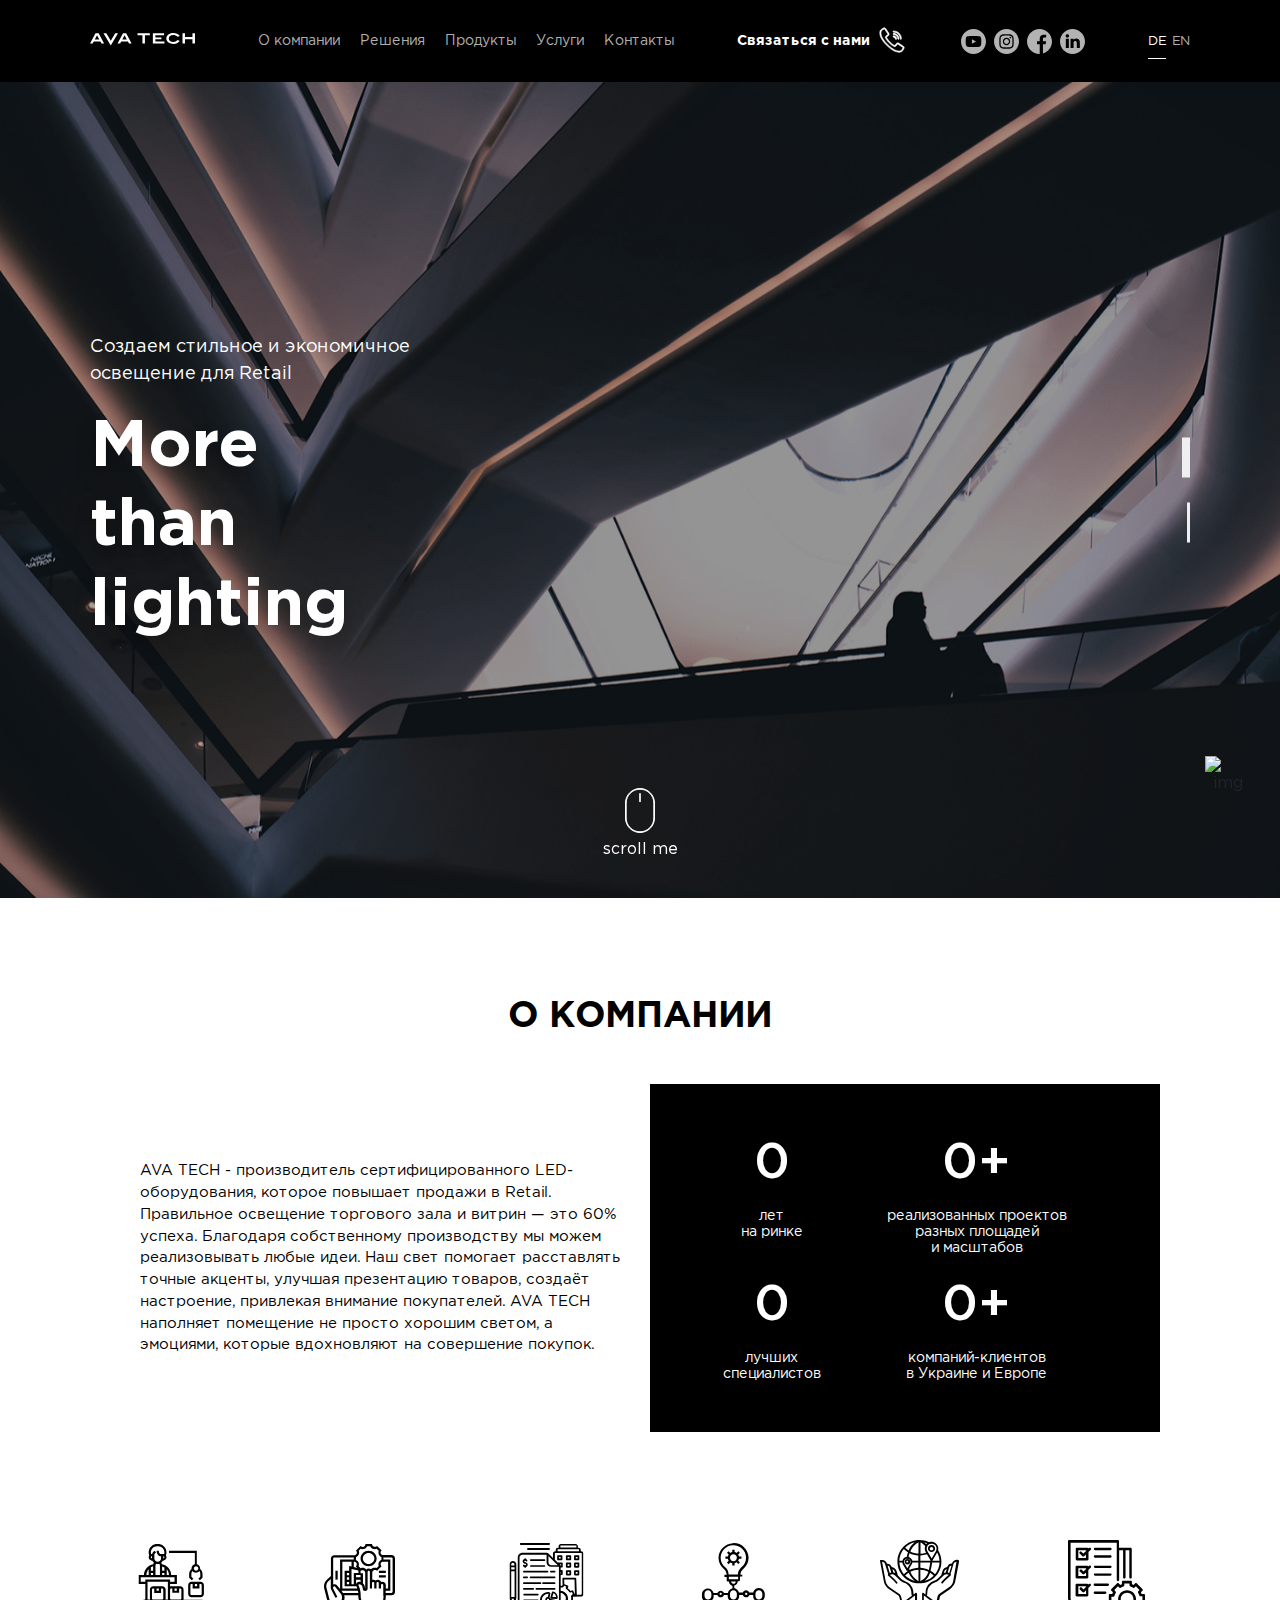
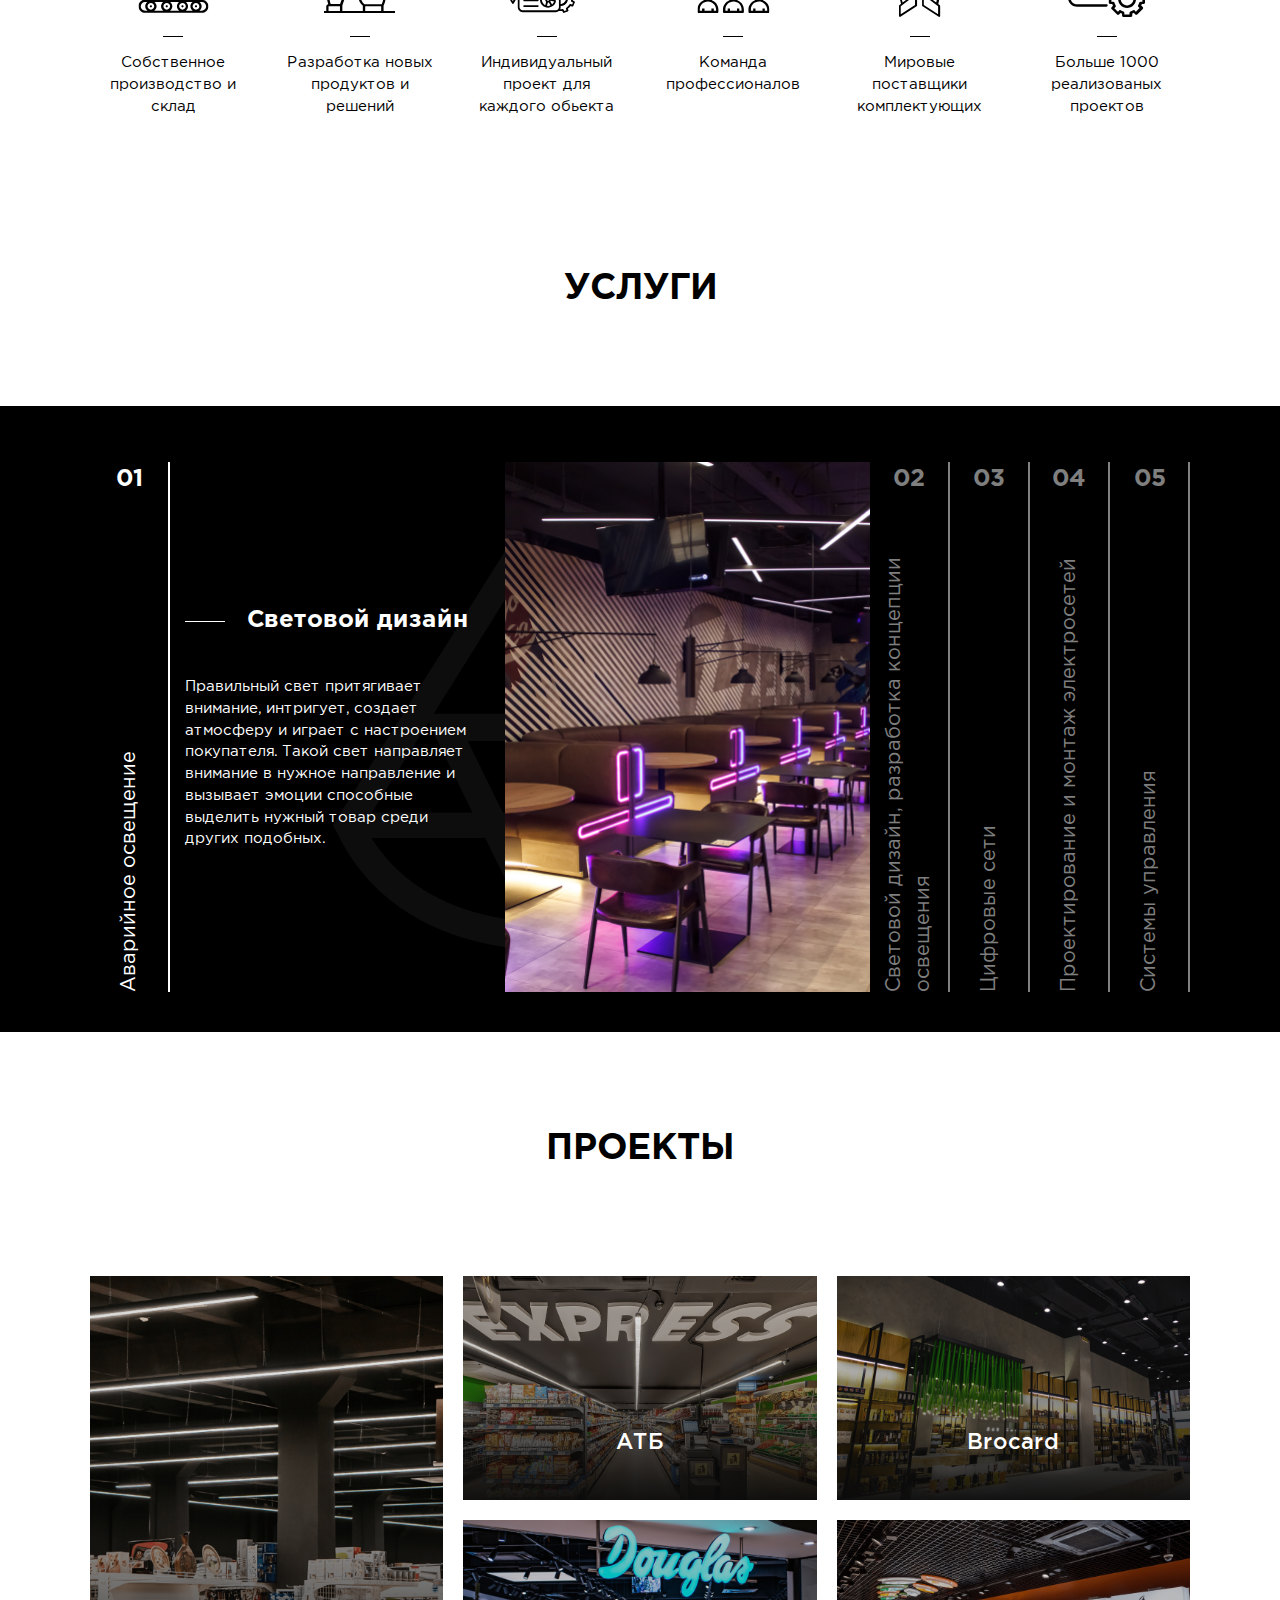
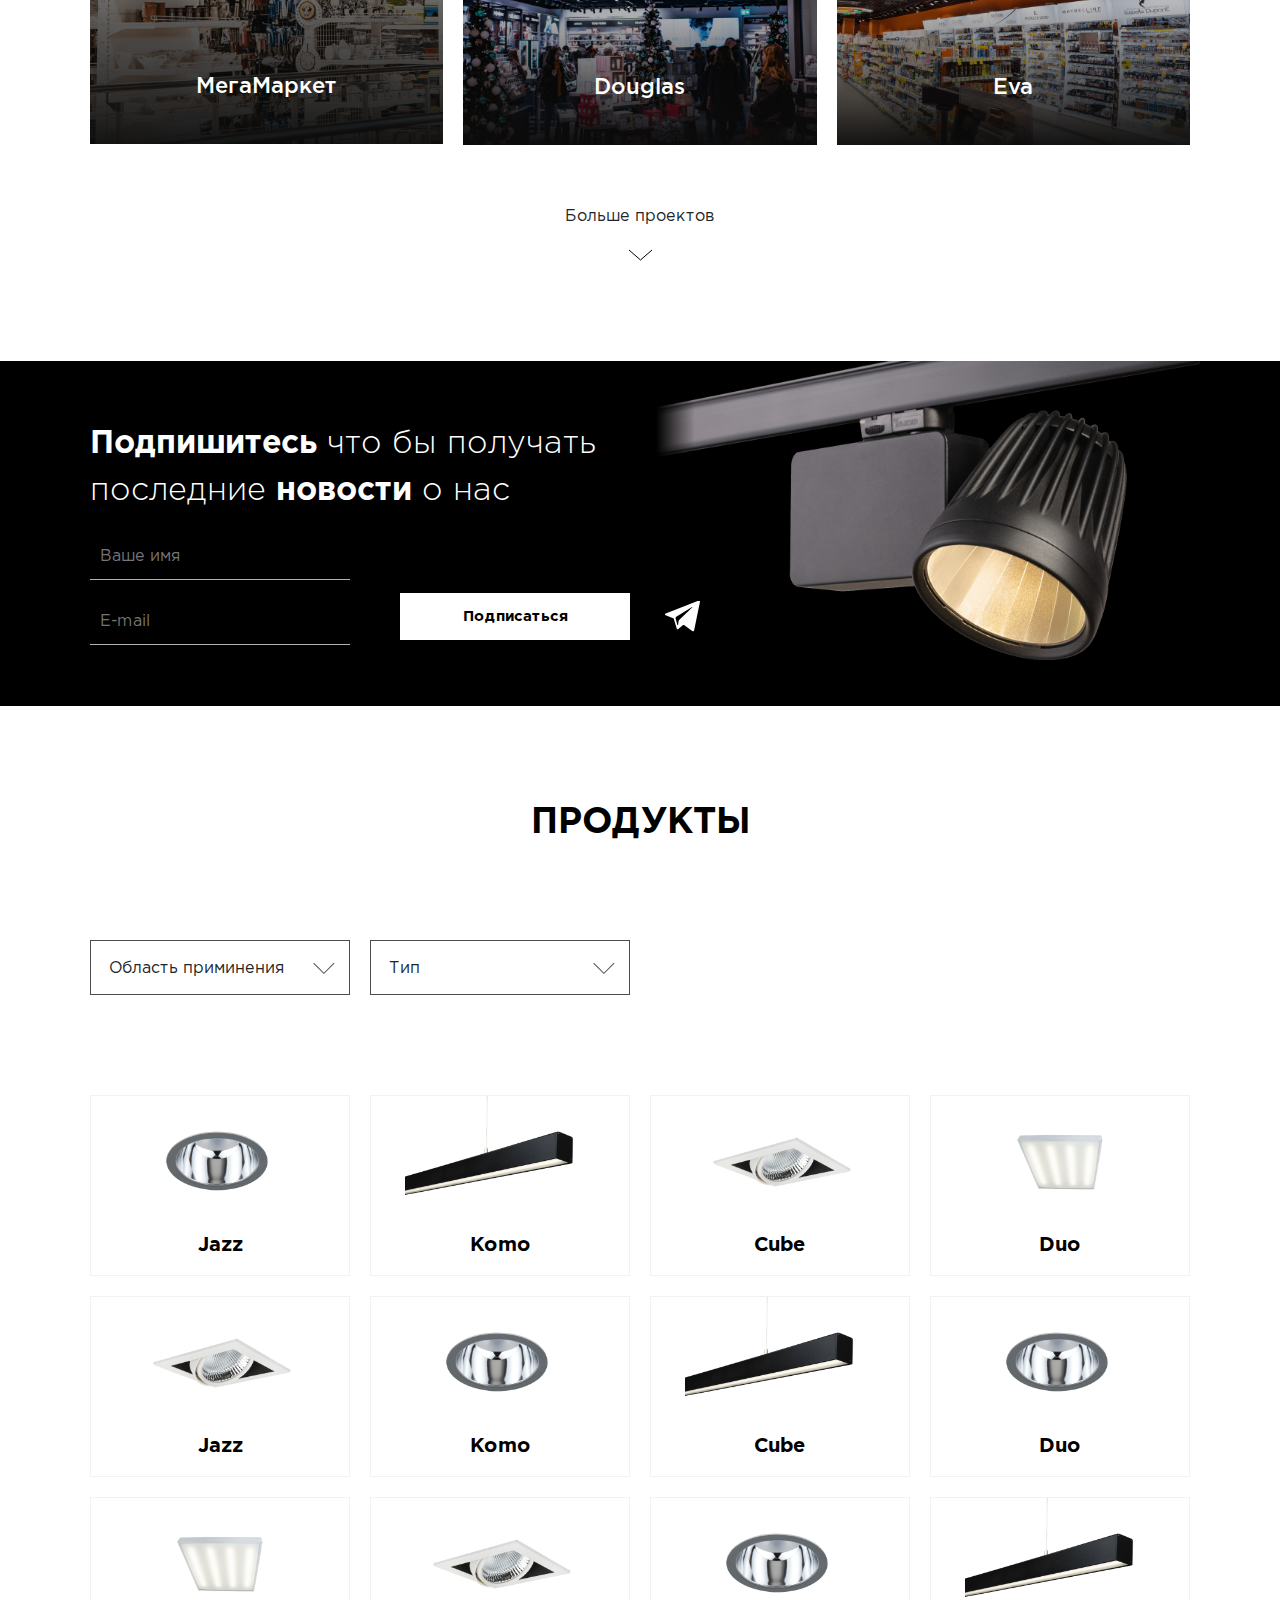
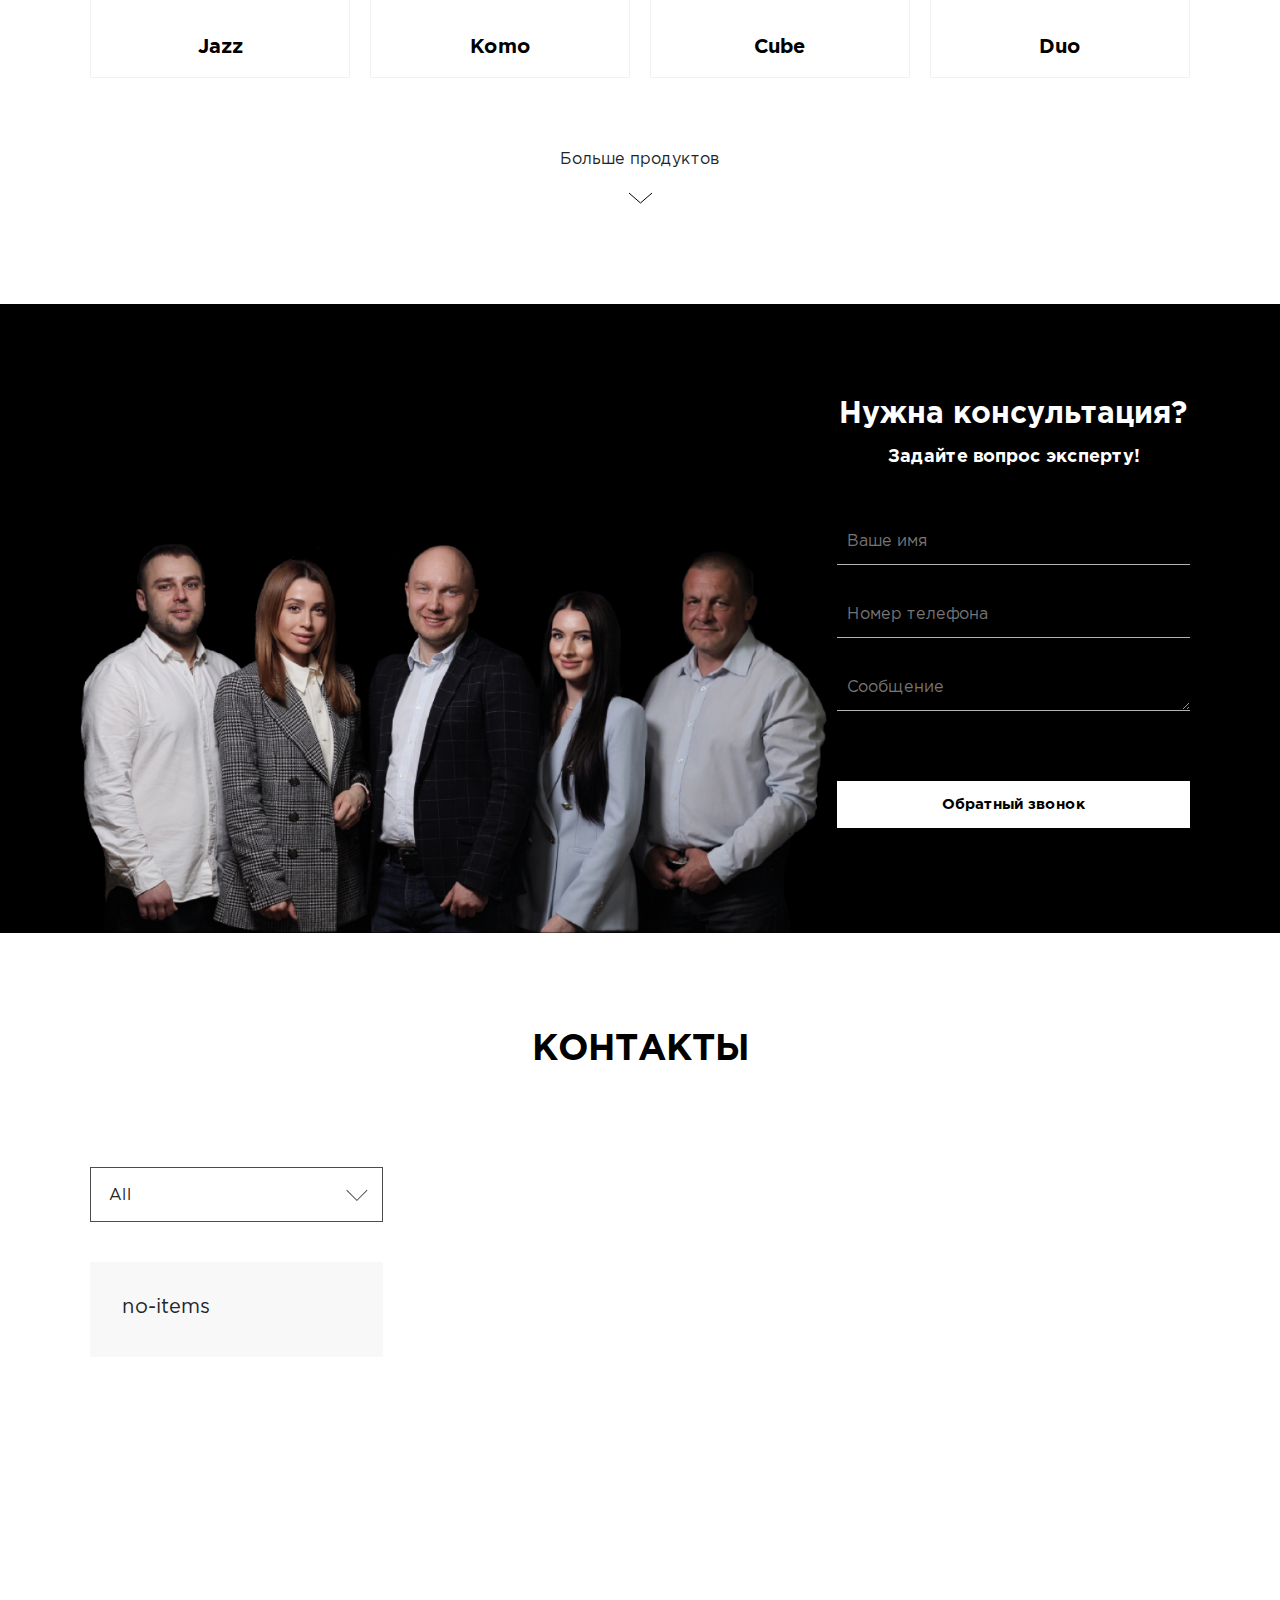
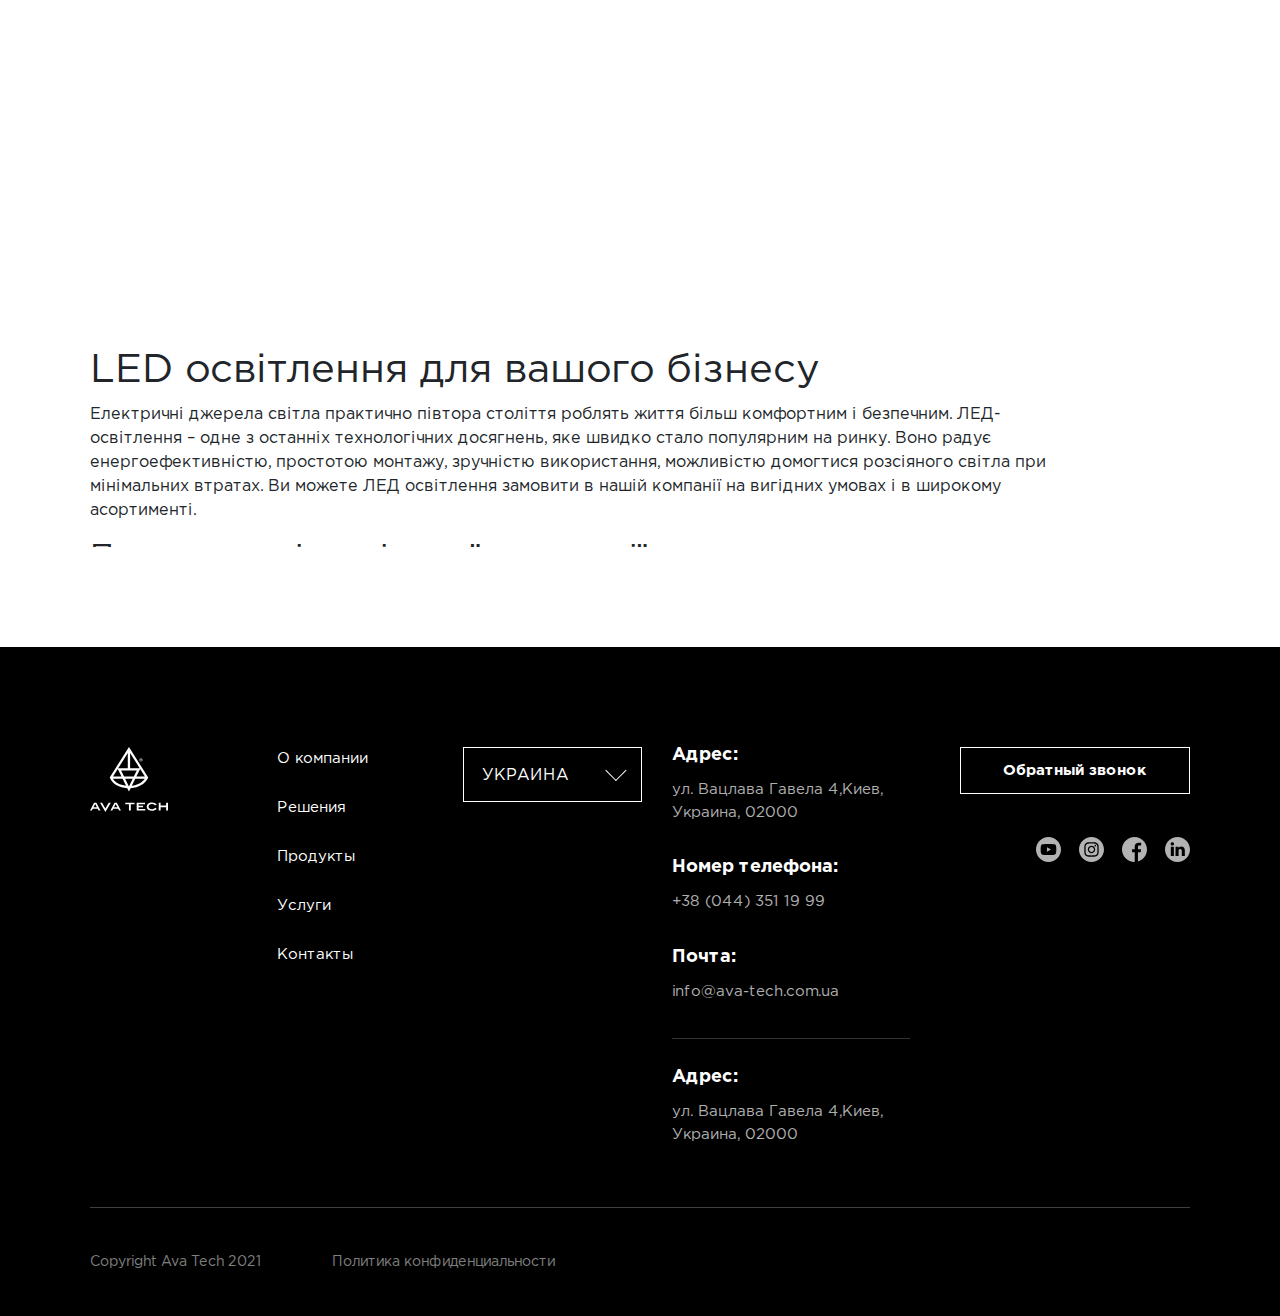
==== commit f2f6540a: "Add files via upload" ====
--- a/index.html
+++ b/index.html
@@ -67,10 +67,7 @@
                         <div class="header__lang_mob">
                             <ul>
                                 <li class="current-lang">
-                                    <a href="#">RU</a>
-                                </li>
-                                <li>
-                                    <a href="#">UA</a>
+                                    <a href="#">DE</a>
                                 </li>
                                 <li>
                                     <a href="#">EN</a>
@@ -100,10 +97,7 @@
                     <div class="header__lang">
                         <ul>
                             <li class="current-lang">
-                                <a href="#">RU</a>
-                            </li>
-                            <li>
-                                <a href="#">UA</a>
+                                <a href="#">DE</a>
                             </li>
                             <li>
                                 <a href="#">EN</a>
@@ -870,21 +864,7 @@
             </svg>
         </div>
         <div class="chat-btn">
-            <svg width="45" height="45" viewBox="0 0 45 45" fill="none" xmlns="http://www.w3.org/2000/svg">
-                <circle cx="22.5" cy="22.5" r="22" fill="black" stroke="white"/>
-                <g clip-path="url(#clip0)">
-                <path d="M24.6094 15.4688H16.1719C15.7837 15.4688 15.4688 15.7837 15.4688 16.1719C15.4688 16.56 15.7837 16.875 16.1719 16.875H24.6094C24.9975 16.875 25.3125 16.56 25.3125 16.1719C25.3125 15.7837 24.9975 15.4688 24.6094 15.4688Z" fill="white"/>
-                <path d="M21.7969 18.2812H16.1719C15.7837 18.2812 15.4688 18.5962 15.4688 18.9844C15.4688 19.3725 15.7837 19.6875 16.1719 19.6875H21.7969C22.185 19.6875 22.5 19.3725 22.5 18.9844C22.5 18.5962 22.185 18.2812 21.7969 18.2812Z" fill="white"/>
-                <path d="M26.7188 11.25H14.0625C12.5114 11.25 11.25 12.5114 11.25 14.0625V28.125C11.25 28.3978 11.4075 28.6467 11.655 28.762C11.7492 28.8056 11.8519 28.8281 11.9531 28.8281C12.1148 28.8281 12.2752 28.7719 12.4031 28.665L16.4264 25.3125H26.7188C28.2698 25.3125 29.5312 24.0511 29.5312 22.5V14.0625C29.5312 12.5114 28.2698 11.25 26.7188 11.25ZM28.125 22.5C28.125 23.2748 27.495 23.9062 26.7188 23.9062H16.1719C16.0073 23.9062 15.8484 23.9639 15.7219 24.0694L12.6562 26.6245V14.0625C12.6562 13.2877 13.2863 12.6562 14.0625 12.6562H26.7188C27.495 12.6562 28.125 13.2877 28.125 14.0625V22.5Z" fill="white"/>
-                <path d="M30.9375 16.875C30.5494 16.875 30.2344 17.19 30.2344 17.5781C30.2344 17.9662 30.5494 18.2812 30.9375 18.2812C31.7137 18.2812 32.3438 18.9127 32.3438 19.6875V31.583L29.97 29.6845C29.8463 29.5861 29.6902 29.5312 29.5312 29.5312H19.6875C18.9113 29.5312 18.2812 28.8998 18.2812 28.125V27.4219C18.2812 27.0337 17.9662 26.7188 17.5781 26.7188C17.19 26.7188 16.875 27.0337 16.875 27.4219V28.125C16.875 29.6761 18.1364 30.9375 19.6875 30.9375H29.2838L32.6067 33.5967C32.7347 33.698 32.8908 33.75 33.0469 33.75C33.1495 33.75 33.2536 33.7275 33.352 33.6811C33.5953 33.563 33.75 33.3169 33.75 33.0469V19.6875C33.75 18.1364 32.4886 16.875 30.9375 16.875Z" fill="white"/>
-                </g>
-                <defs>
-                <clipPath id="clip0">
-                <rect width="22.5" height="22.5" fill="white" transform="translate(11.25 11.25)"/>
-                </clipPath>
-                </defs>
-            </svg>
-                
+            <img src="img/new/chatbtn.png" alt="img">
         </div>
         <div class="container">
             <div class="row">
--- a/css/nice-select.css
+++ b/css/nice-select.css
@@ -0,0 +1,138 @@
+.nice-select {
+  -webkit-tap-highlight-color: transparent;
+  background-color: #fff;
+  border-radius: 5px;
+  border: solid 1px #e8e8e8;
+  box-sizing: border-box;
+  clear: both;
+  cursor: pointer;
+  display: block;
+  float: left;
+  font-family: inherit;
+  font-size: 14px;
+  font-weight: normal;
+  height: 42px;
+  line-height: 40px;
+  outline: none;
+  padding-left: 18px;
+  padding-right: 30px;
+  position: relative;
+  text-align: left !important;
+  -webkit-transition: all 0.2s ease-in-out;
+  transition: all 0.2s ease-in-out;
+  -webkit-user-select: none;
+     -moz-user-select: none;
+      -ms-user-select: none;
+          user-select: none;
+  white-space: nowrap;
+  width: auto; }
+  .nice-select:hover {
+    border-color: #dbdbdb; }
+  .nice-select:active, .nice-select.open, .nice-select:focus {
+    border-color: #999; }
+  .nice-select:after {
+    border-bottom: 2px solid #999;
+    border-right: 2px solid #999;
+    content: '';
+    display: block;
+    height: 5px;
+    margin-top: -4px;
+    pointer-events: none;
+    position: absolute;
+    right: 12px;
+    top: 50%;
+    -webkit-transform-origin: 66% 66%;
+        -ms-transform-origin: 66% 66%;
+            transform-origin: 66% 66%;
+    -webkit-transform: rotate(45deg);
+        -ms-transform: rotate(45deg);
+            transform: rotate(45deg);
+    -webkit-transition: all 0.15s ease-in-out;
+    transition: all 0.15s ease-in-out;
+    width: 5px; }
+  .nice-select.open:after {
+    -webkit-transform: rotate(-135deg);
+        -ms-transform: rotate(-135deg);
+            transform: rotate(-135deg); }
+  .nice-select.open .list {
+    opacity: 1;
+    pointer-events: auto;
+    -webkit-transform: scale(1) translateY(0);
+        -ms-transform: scale(1) translateY(0);
+            transform: scale(1) translateY(0); }
+  .nice-select.disabled {
+    border-color: #ededed;
+    color: #999;
+    pointer-events: none; }
+    .nice-select.disabled:after {
+      border-color: #cccccc; }
+  .nice-select.wide {
+    width: 100%; }
+    .nice-select.wide .list {
+      left: 0 !important;
+      right: 0 !important; }
+  .nice-select.right {
+    float: right; }
+    .nice-select.right .list {
+      left: auto;
+      right: 0; }
+  .nice-select.small {
+    font-size: 12px;
+    height: 36px;
+    line-height: 34px; }
+    .nice-select.small:after {
+      height: 4px;
+      width: 4px; }
+    .nice-select.small .option {
+      line-height: 34px;
+      min-height: 34px; }
+  .nice-select .list {
+    background-color: #fff;
+    border-radius: 5px;
+    box-shadow: 0 0 0 1px rgba(68, 68, 68, 0.11);
+    box-sizing: border-box;
+    margin-top: 4px;
+    opacity: 0;
+    overflow: hidden;
+    padding: 0;
+    pointer-events: none;
+    position: absolute;
+    top: 100%;
+    left: 0;
+    -webkit-transform-origin: 50% 0;
+        -ms-transform-origin: 50% 0;
+            transform-origin: 50% 0;
+    -webkit-transform: scale(0.75) translateY(-21px);
+        -ms-transform: scale(0.75) translateY(-21px);
+            transform: scale(0.75) translateY(-21px);
+    -webkit-transition: all 0.2s cubic-bezier(0.5, 0, 0, 1.25), opacity 0.15s ease-out;
+    transition: all 0.2s cubic-bezier(0.5, 0, 0, 1.25), opacity 0.15s ease-out;
+    z-index: 9; }
+    .nice-select .list:hover .option:not(:hover) {
+      background-color: transparent !important; }
+  .nice-select .option {
+    cursor: pointer;
+    font-weight: 400;
+    line-height: 40px;
+    list-style: none;
+    min-height: 40px;
+    outline: none;
+    padding-left: 18px;
+    padding-right: 29px;
+    text-align: left;
+    -webkit-transition: all 0.2s;
+    transition: all 0.2s; }
+    .nice-select .option:hover, .nice-select .option.focus, .nice-select .option.selected.focus {
+      background-color: #f6f6f6; }
+    .nice-select .option.selected {
+      font-weight: bold; }
+    .nice-select .option.disabled {
+      background-color: transparent;
+      color: #999;
+      cursor: default; }
+
+.no-csspointerevents .nice-select .list {
+  display: none; }
+
+.no-csspointerevents .nice-select.open .list {
+  display: block; }
--- a/css/main.css
+++ b/css/main.css
@@ -0,0 +1,7193 @@
+.subscribe {
+  background: #000;
+  padding: 60px 0 41px 0;
+  margin-bottom: 100px;
+  position: relative;
+}
+
+@media (max-width: 991px) {
+  .subscribe {
+    padding-top: 260px;
+  }
+}
+
+@media (max-width: 767px) {
+  .subscribe {
+    margin-bottom: 50px;
+  }
+}
+
+@media (max-width: 991px) {
+  .subscribe .col-12 {
+    position: static;
+  }
+}
+
+.subscribe__title {
+  color: #fff;
+  font-size: 36px;
+  line-height: 145%;
+  font-family: gpl;
+  margin-bottom: 21px;
+}
+
+@media (max-width: 1485px) {
+  .subscribe__title {
+    font-size: 32px;
+  }
+}
+
+@media (max-width: 1200px) {
+  .subscribe__title {
+    font-size: 24px;
+  }
+}
+
+@media (max-width: 767px) {
+  .subscribe__title {
+    font-size: 18px;
+    text-align: center;
+  }
+}
+
+.subscribe__title span {
+  font-family: gpb;
+}
+
+.subscribe__form-container {
+  display: -webkit-box;
+  display: -ms-flexbox;
+  display: flex;
+  -webkit-box-pack: justify;
+      -ms-flex-pack: justify;
+          justify-content: space-between;
+  -webkit-box-align: end;
+      -ms-flex-align: end;
+          align-items: flex-end;
+}
+
+@media (max-width: 767px) {
+  .subscribe__form-container {
+    -ms-flex-wrap: wrap;
+        flex-wrap: wrap;
+  }
+}
+
+.subscribe__form-inputs {
+  display: -webkit-box;
+  display: -ms-flexbox;
+  display: flex;
+  -webkit-box-orient: vertical;
+  -webkit-box-direction: normal;
+      -ms-flex-direction: column;
+          flex-direction: column;
+  width: calc( 50% - 10px);
+}
+
+@media (max-width: 767px) {
+  .subscribe__form-inputs {
+    width: 100%;
+  }
+}
+
+.subscribe__form-inputs input {
+  padding: 10px;
+  background: none;
+  margin-bottom: 20px;
+  border: none;
+  -webkit-box-shadow: none;
+          box-shadow: none;
+  outline: none;
+  border-bottom: 1px solid rgba(255, 255, 255, 0.7);
+}
+
+.subscribe__form-btn {
+  width: calc( 50% - 10px);
+  display: -webkit-box;
+  display: -ms-flexbox;
+  display: flex;
+  -webkit-box-pack: end;
+      -ms-flex-pack: end;
+          justify-content: flex-end;
+  margin-bottom: 25px;
+  position: relative;
+  padding-right: 70px;
+}
+
+@media (max-width: 1485px) {
+  .subscribe__form-btn {
+    padding-right: 0;
+  }
+}
+
+@media (max-width: 1200px) {
+  .subscribe__form-btn {
+    padding-left: 15px;
+  }
+}
+
+@media (max-width: 767px) {
+  .subscribe__form-btn {
+    width: 100%;
+    padding-left: 0;
+    -webkit-box-pack: center;
+        -ms-flex-pack: center;
+            justify-content: center;
+  }
+}
+
+.subscribe__form-btn img {
+  position: absolute;
+  right: 0px;
+  top: 50%;
+  z-index: 2;
+  -webkit-transform: translateY(-50%);
+          transform: translateY(-50%);
+}
+
+@media (max-width: 1485px) {
+  .subscribe__form-btn img {
+    right: -70px;
+  }
+}
+
+@media (max-width: 991px) {
+  .subscribe__form-btn img {
+    position: static;
+    margin-left: 30px;
+    -webkit-transform: translateY(0%);
+            transform: translateY(0%);
+  }
+}
+
+@media (max-width: 1200px) {
+  .subscribe__form-btn .btn {
+    min-width: auto;
+    width: 100%;
+  }
+}
+
+@media (max-width: 767px) {
+  .subscribe__form-btn .btn {
+    width: 100%;
+  }
+}
+
+.subscribe__img {
+  position: absolute;
+  top: -60px;
+  right: 0;
+}
+
+@media (max-width: 991px) {
+  .subscribe__img {
+    top: 0;
+    left: 0;
+    text-align: center;
+  }
+}
+
+.subscribe__img img {
+  width: 100%;
+}
+
+@media (max-width: 991px) {
+  .subscribe__img img {
+    max-width: 380px;
+  }
+}
+
+input,
+textarea {
+  padding: 10px;
+  background: none;
+  margin-bottom: 20px;
+  border: none;
+  -webkit-box-shadow: none;
+          box-shadow: none;
+  outline: none;
+  border-bottom: 1px solid rgba(255, 255, 255, 0.7);
+  color: #fff;
+}
+
+.consultation {
+  margin-bottom: 100px;
+  background-color: #000;
+  padding-top: 91px;
+  padding-bottom: 105px;
+  position: relative;
+}
+
+@media (max-width: 991px) {
+  .consultation {
+    padding-top: 50px;
+    padding-bottom: 300px;
+    margin-bottom: 50px;
+  }
+}
+
+@media (max-width: 991px) {
+  .consultation .col-12 {
+    position: static;
+  }
+}
+
+.consultation__title {
+  text-align: center;
+  font-family: gpb;
+  font-size: 36px;
+  line-height: 130%;
+  color: #fff;
+  margin-bottom: 10px;
+}
+
+@media (max-width: 1505px) {
+  .consultation__title {
+    font-size: 30px;
+  }
+}
+
+@media (max-width: 767px) {
+  .consultation__title {
+    font-size: 18px;
+    text-align: center;
+  }
+}
+
+.consultation__subtitle {
+  font-family: gpb;
+  font-size: 18px;
+  line-height: 145%;
+  color: #fff;
+  margin-bottom: 50px;
+  text-align: center;
+}
+
+@media (max-width: 767px) {
+  .consultation__subtitle {
+    font-family: gp;
+    font-size: 14px;
+    text-align: center;
+  }
+}
+
+.consultation__form-wrap {
+  padding-left: 55px;
+}
+
+@media (max-width: 1505px) {
+  .consultation__form-wrap {
+    padding-left: 0px;
+  }
+}
+
+@media (max-width: 991px) {
+  .consultation__form-wrap {
+    padding-left: 0;
+  }
+}
+
+.consultation__form {
+  display: -webkit-box;
+  display: -ms-flexbox;
+  display: flex;
+  -webkit-box-orient: vertical;
+  -webkit-box-direction: normal;
+      -ms-flex-direction: column;
+          flex-direction: column;
+}
+
+.consultation__form input {
+  margin-bottom: 28px;
+}
+
+.consultation__form textarea {
+  margin-bottom: 70px;
+  height: 45px;
+}
+
+.consultation__bg {
+  position: absolute;
+  bottom: -105px;
+  left: 0;
+}
+
+@media (max-width: 991px) {
+  .consultation__bg {
+    bottom: 0;
+    text-align: center;
+    right: 0;
+  }
+}
+
+.consultation__bg img {
+  width: 100%;
+}
+
+@media (max-width: 991px) {
+  .consultation__bg img {
+    max-width: 480px;
+  }
+}
+
+.services {
+  margin-bottom: 100px;
+}
+
+@media (max-width: 991px) {
+  .services {
+    margin-bottom: 50px;
+  }
+}
+
+.services__title {
+  margin-bottom: 100px;
+}
+
+@media (max-width: 991px) {
+  .services__title {
+    margin-bottom: 50px;
+  }
+}
+
+.services__items {
+  padding-top: 56px;
+  padding-bottom: 40px;
+  background: #000;
+}
+
+@media (max-width: 767px) {
+  .services__items {
+    padding-top: 25px;
+  }
+}
+
+.accordeon {
+  width: 100%;
+  height: 100%;
+  display: -webkit-box;
+  display: -ms-flexbox;
+  display: flex;
+}
+
+@media (max-width: 991px) {
+  .accordeon {
+    -ms-flex-wrap: wrap;
+        flex-wrap: wrap;
+    -webkit-box-orient: vertical;
+    -webkit-box-direction: normal;
+        -ms-flex-direction: column;
+            flex-direction: column;
+  }
+}
+
+.accordeon-item {
+  position: relative;
+  display: -webkit-box;
+  display: -ms-flexbox;
+  display: flex;
+  width: 75px;
+  color: #fff;
+  overflow: hidden;
+  cursor: pointer;
+  -webkit-transition: 0.5s ease-out;
+  transition: 0.5s ease-out;
+}
+
+@media (max-width: 991px) {
+  .accordeon-item {
+    width: 100%;
+    -webkit-box-orient: vertical;
+    -webkit-box-direction: normal;
+        -ms-flex-direction: column;
+            flex-direction: column;
+  }
+}
+
+.accordeon-item:hover .prev__title,
+.accordeon-item:hover .prev__numb {
+  color: #fff;
+}
+
+.accordeon-item.active {
+  -webkit-box-flex: 10;
+      -ms-flex-positive: 10;
+          flex-grow: 10;
+}
+
+@media (max-width: 991px) {
+  .accordeon-item.active {
+    -webkit-box-flex: inherit;
+        -ms-flex-positive: inherit;
+            flex-grow: inherit;
+  }
+}
+
+.accordeon-item.active .accordeon-item__prev {
+  border-right: 2px solid white;
+}
+
+@media (max-width: 991px) {
+  .accordeon-item.active .accordeon-item__prev {
+    border-right: none;
+    border-bottom: 2px solid white;
+  }
+}
+
+.accordeon-item__prev {
+  position: relative;
+  text-align: center;
+  background: #000;
+  z-index: 2;
+  min-width: 75px;
+  border-right: 2px solid rgba(255, 255, 255, 0.5);
+}
+
+@media (max-width: 991px) {
+  .accordeon-item__prev {
+    border-right: none;
+    border-bottom: 2px solid white;
+    display: -webkit-box;
+    display: -ms-flexbox;
+    display: flex;
+    -webkit-box-orient: horizontal;
+    -webkit-box-direction: reverse;
+        -ms-flex-direction: row-reverse;
+            flex-direction: row-reverse;
+    -webkit-box-pack: justify;
+        -ms-flex-pack: justify;
+            justify-content: space-between;
+    padding: 25px 0;
+  }
+}
+
+.accordeon-item__prev .prev__numb {
+  font-family: gpb;
+  font-size: 24px;
+  display: block;
+  line-height: 145%;
+  color: rgba(255, 255, 255, 0.5);
+  -webkit-transition: 0.3s;
+  transition: 0.3s;
+}
+
+@media (max-width: 767px) {
+  .accordeon-item__prev .prev__numb {
+    font-size: 18px;
+  }
+}
+
+@media (max-width: 370px) {
+  .accordeon-item__prev .prev__numb {
+    font-size: 15px;
+  }
+}
+
+.accordeon-item__prev .prev__title {
+  font-size: 24px;
+  line-height: 145%;
+  position: absolute;
+  top: 100%;
+  left: 50%;
+  white-space: nowrap;
+  display: block;
+  -webkit-writing-mode: vertical-rl;
+      -ms-writing-mode: tb-rl;
+          writing-mode: vertical-rl;
+  -webkit-transform: translate(-50%, -100%) rotate(180deg);
+          transform: translate(-50%, -100%) rotate(180deg);
+  color: rgba(255, 255, 255, 0.5);
+  -webkit-transition: color 0.3s;
+  transition: color 0.3s;
+  background: #000;
+  z-index: 2;
+}
+
+@media (max-width: 1440px) {
+  .accordeon-item__prev .prev__title {
+    font-size: 20px;
+  }
+}
+
+@media (max-width: 991px) {
+  .accordeon-item__prev .prev__title {
+    -webkit-transform: rotate(0);
+            transform: rotate(0);
+    position: static;
+    -webkit-writing-mode: inherit;
+        -ms-writing-mode: inherit;
+            writing-mode: inherit;
+    font-size: 18px;
+  }
+}
+
+@media (max-width: 370px) {
+  .accordeon-item__prev .prev__title {
+    font-size: 15px;
+  }
+}
+
+.accordeon-item__prev .prev__title span {
+  display: block;
+}
+
+.accordeon-item__title {
+  font-family: gpb;
+  font-size: 24px;
+  line-height: 145%;
+  color: #FFFFFF;
+  margin-bottom: 38px;
+  position: relative;
+  padding-left: 62px;
+}
+
+@media (max-width: 1200px) {
+  .accordeon-item__title {
+    font-size: 20px;
+  }
+}
+
+@media (max-width: 991px) {
+  .accordeon-item__title {
+    font-size: 18px;
+    margin: 30px 0;
+    display: none;
+  }
+}
+
+.accordeon-item__title::after {
+  content: '';
+  height: 1px;
+  width: 40px;
+  background: #fff;
+  position: absolute;
+  top: 50%;
+  left: 0;
+}
+
+.accordeon-item__text {
+  font-size: 15px;
+  max-width: 395px;
+  min-width: 395px;
+  line-height: 145%;
+  color: #FFFFFF;
+}
+
+@media (max-width: 1024px) {
+  .accordeon-item__text {
+    max-width: 345px;
+    min-width: 345px;
+  }
+}
+
+@media (max-width: 1200px) {
+  .accordeon-item__text {
+    max-width: 300px;
+    min-width: 300px;
+  }
+}
+
+@media (max-width: 991px) {
+  .accordeon-item__text {
+    max-width: none;
+    min-width: auto;
+    padding-top: 20px;
+  }
+}
+
+.accordeon-item__content {
+  display: -webkit-box;
+  display: -ms-flexbox;
+  display: flex;
+  -webkit-transition: 0.5s;
+  transition: 0.5s;
+  -webkit-box-align: center;
+      -ms-flex-align: center;
+          align-items: center;
+  -webkit-box-pack: end;
+      -ms-flex-pack: end;
+          justify-content: flex-end;
+  width: 100%;
+  padding-right: 15px;
+  background-image: url(../img/servbg.png);
+  background-repeat: no-repeat;
+  background-position: center center;
+}
+
+@media (max-width: 1505px) {
+  .accordeon-item__content {
+    -webkit-box-pack: start;
+        -ms-flex-pack: start;
+            justify-content: flex-start;
+    padding-left: 15px;
+  }
+}
+
+@media (max-width: 991px) {
+  .accordeon-item__content {
+    display: none;
+    -webkit-transition: auto;
+    transition: auto;
+    padding: 0;
+  }
+}
+
+@media (max-width: 1505px) {
+  .accordeon-item__content img {
+    min-width: 550px;
+    min-height: 530px;
+  }
+}
+
+@media (max-width: 1200px) {
+  .accordeon-item__content img {
+    min-width: 449px;
+    min-height: 430px;
+  }
+}
+
+@media (max-width: 1024px) {
+  .accordeon-item__content img {
+    min-width: 400px;
+    min-height: 390px;
+  }
+}
+
+@media (max-width: 991px) {
+  .accordeon-item__content img {
+    min-width: auto;
+    min-height: auto;
+  }
+}
+
+.accordeon-item-text {
+  padding-right: 100px;
+}
+
+@media (max-width: 1505px) {
+  .accordeon-item-text {
+    padding-right: 50px;
+  }
+}
+
+@media (max-width: 991px) {
+  .accordeon-item-text {
+    padding-right: 0;
+    margin-bottom: 30px;
+  }
+}
+
+.accordeon .link.active .accordeon-item__prev .prev__numb {
+  color: #fff;
+}
+
+.accordeon .link.active .accordeon-item__prev .prev__title {
+  color: #fff;
+}
+
+.accordeon .link:not(.active) .full_content {
+  opacity: 0;
+}
+
+@media (max-width: 991px) {
+  .accordeon .link:not(.active) .full_content {
+    opacity: 1;
+  }
+}
+
+.intro {
+  min-height: calc( 100vh - 99px);
+  position: relative;
+  margin-bottom: 100px;
+}
+
+@media (max-width: 1440px) {
+  .intro {
+    min-height: calc( 100vh - 82px);
+  }
+}
+
+@media (max-width: 991px) {
+  .intro {
+    margin-bottom: 50px;
+  }
+}
+
+.intro__scroll {
+  position: absolute;
+  bottom: 100px;
+  left: 50%;
+  -webkit-transform: translate(-50%, 0);
+          transform: translate(-50%, 0);
+  display: -webkit-box;
+  display: -ms-flexbox;
+  display: flex;
+  z-index: 3;
+  -webkit-box-pack: center;
+      -ms-flex-pack: center;
+          justify-content: center;
+  cursor: pointer;
+}
+
+@media (max-width: 1200px) {
+  .intro__scroll {
+    display: none;
+  }
+}
+
+@media (max-width: 991px) {
+  .intro__scroll {
+    left: 50%;
+  }
+}
+
+.intro__scroll .scrol-down {
+  display: -webkit-box;
+  display: -ms-flexbox;
+  display: flex;
+  -webkit-box-orient: vertical;
+  -webkit-box-direction: normal;
+      -ms-flex-direction: column;
+          flex-direction: column;
+  -webkit-box-align: center;
+      -ms-flex-align: center;
+          align-items: center;
+  color: #fff;
+  text-decoration: none;
+}
+
+.intro__scroll .scrol-down svg {
+  -webkit-animation: mover 1s infinite  alternate;
+  animation: mover 1s infinite  alternate;
+}
+
+.intro__scroll .scrol-down span {
+  margin-top: 5px;
+}
+
+.intro__cont {
+  display: -webkit-box;
+  display: -ms-flexbox;
+  display: flex;
+  -webkit-box-orient: vertical;
+  -webkit-box-direction: normal;
+      -ms-flex-direction: column;
+          flex-direction: column;
+  -webkit-box-pack: center;
+      -ms-flex-pack: center;
+          justify-content: center;
+  height: 100%;
+  min-height: calc( 100vh - 99px);
+  padding: 50px 0;
+}
+
+@media (max-width: 1440px) {
+  .intro__cont {
+    min-height: calc( 100vh - 82px);
+  }
+}
+
+@media (max-width: 767px) {
+  .intro__cont {
+    margin-left: -20px;
+    margin-right: -20px;
+    padding: 50px 10px;
+    -webkit-box-pack: end;
+        -ms-flex-pack: end;
+            justify-content: flex-end;
+    overflow: hidden;
+    min-height: auto;
+    background: rgba(0, 0, 0, 0.7);
+  }
+}
+
+.intro__logo {
+  margin-bottom: 98px;
+}
+
+@media (max-width: 1440px) {
+  .intro__logo {
+    margin-bottom: 40px;
+  }
+}
+
+@media (max-width: 767px) {
+  .intro__logo {
+    display: none;
+  }
+}
+
+@media (max-width: 1440px) {
+  .intro__logo img {
+    max-height: 130px;
+  }
+}
+
+.intro__title {
+  font-size: 72px;
+  line-height: 120%;
+  font-family: gpb;
+  margin-bottom: 37px;
+  color: #fff;
+  position: relative;
+  z-index: 2;
+}
+
+@media (max-width: 1600px) {
+  .intro__title {
+    font-size: 60px;
+  }
+}
+
+@media (max-width: 1440px) {
+  .intro__title {
+    font-size: 50px;
+  }
+}
+
+@media (max-width: 991px) {
+  .intro__title {
+    font-size: 36px;
+  }
+}
+
+@media (max-width: 767px) {
+  .intro__title {
+    font-size: 48px;
+    margin-bottom: 23px;
+    padding: 0 10px;
+  }
+}
+
+.intro__title span {
+  position: relative;
+  z-index: 2;
+}
+
+.intro__subtitle {
+  font-size: 18px;
+  line-height: 17px;
+  color: rgba(255, 255, 255, 0.7);
+  margin-bottom: 52px;
+  position: relative;
+  z-index: 2;
+}
+
+@media (max-width: 767px) {
+  .intro__subtitle {
+    margin-bottom: 23px;
+    padding: 0 10px;
+  }
+}
+
+.intro__btn {
+  position: relative;
+  z-index: 2;
+}
+
+@media (max-width: 767px) {
+  .intro__btn {
+    padding: 0 10px;
+  }
+}
+
+.intro__btn .btn {
+  max-width: 100%;
+}
+
+@media (max-width: 767px) {
+  .intro__btn .btn {
+    width: 100%;
+  }
+}
+
+.intro__conteiner {
+  min-height: calc( 100vh - 99px);
+}
+
+@media (max-width: 1440px) {
+  .intro__conteiner {
+    min-height: calc( 100vh - 82px);
+  }
+}
+
+@media (max-width: 767px) {
+  .intro__conteiner {
+    min-height: calc( 100vh - 75px);
+    padding-top: 20px;
+  }
+}
+
+.intro__conteiner .container {
+  height: 100%;
+  position: relative;
+}
+
+.intro__conteiner .col-lg-8 {
+  position: static;
+}
+
+.intro-bg {
+  display: -webkit-box;
+  display: -ms-flexbox;
+  display: flex;
+  position: absolute;
+  left: 0;
+  bottom: 0;
+  right: 0;
+  top: 0;
+}
+
+.intro .intro-left-bg {
+  -webkit-box-flex: 0;
+      -ms-flex: 0 0 36%;
+          flex: 0 0 36%;
+  max-width: 36%;
+  background: #000;
+}
+
+@media (max-width: 991px) {
+  .intro .intro-left-bg {
+    -webkit-box-flex: 0;
+        -ms-flex: 0 0 40%;
+            flex: 0 0 40%;
+    max-width: 40%;
+  }
+}
+
+@media (max-width: 767px) {
+  .intro .intro-left-bg {
+    display: none;
+  }
+}
+
+.intro .intro-bg-slider {
+  -webkit-box-flex: 0;
+      -ms-flex: 0 0 64%;
+          flex: 0 0 64%;
+  max-width: 64%;
+}
+
+@media (max-width: 991px) {
+  .intro .intro-bg-slider {
+    -webkit-box-flex: 0;
+        -ms-flex: 0 0 60%;
+            flex: 0 0 60%;
+    max-width: 60%;
+  }
+}
+
+@media (max-width: 767px) {
+  .intro .intro-bg-slider {
+    -webkit-box-flex: 0;
+        -ms-flex: 0 0 100%;
+            flex: 0 0 100%;
+    max-width: 100%;
+  }
+}
+
+.intro .intro-bg-slider .slick-list,
+.intro .intro-bg-slider .slick-track {
+  height: 100%;
+}
+
+.intro .intro-bg-slider .slick-slide img {
+  height: 100%;
+  -o-object-fit: cover;
+     object-fit: cover;
+  width: 100%;
+}
+
+.intro .slick-navigation {
+  position: absolute;
+  z-index: 3;
+  right: 15px;
+  top: 50%;
+  -webkit-transform: translateY(-100%);
+          transform: translateY(-100%);
+}
+
+@media (max-width: 991px) {
+  .intro .slick-navigation {
+    display: none;
+  }
+}
+
+.intro .slick-navigation button {
+  display: none;
+}
+
+.intro .slick-navigation .slick-dots {
+  list-style: none;
+  display: -webkit-box;
+  display: -ms-flexbox;
+  display: flex;
+  -webkit-box-orient: vertical;
+  -webkit-box-direction: normal;
+      -ms-flex-direction: column;
+          flex-direction: column;
+  -webkit-box-align: end;
+      -ms-flex-align: end;
+          align-items: flex-end;
+}
+
+.intro .slick-navigation .slick-dots li {
+  width: 1px;
+  height: 40px;
+  background: #fff;
+  margin-bottom: 25px;
+  cursor: pointer;
+}
+
+.intro .slick-navigation .slick-dots li.slick-active {
+  width: 2px;
+}
+
+.reviews {
+  height: 100%;
+}
+
+@media (max-width: 767px) {
+  .reviews {
+    margin-top: 40px;
+  }
+}
+
+.reviews .slick-arrow {
+  cursor: pointer;
+  position: absolute;
+  -webkit-transform: translateY(-50%);
+          transform: translateY(-50%);
+  top: 50%;
+  height: 50px;
+  width: 50px;
+  display: -webkit-box;
+  display: -ms-flexbox;
+  display: flex;
+  -webkit-box-pack: center;
+      -ms-flex-pack: center;
+          justify-content: center;
+  -webkit-box-align: center;
+      -ms-flex-align: center;
+          align-items: center;
+  background: rgba(0, 0, 0, 0.7);
+}
+
+@media (max-width: 767px) {
+  .reviews .slick-arrow {
+    width: 40px;
+    height: 40px;
+  }
+}
+
+.reviews .slick-disabled {
+  opacity: 0.3;
+}
+
+.reviews .slick-rev-prev {
+  left: -50px;
+}
+
+@media (max-width: 767px) {
+  .reviews .slick-rev-prev {
+    left: 0;
+  }
+}
+
+@media (max-width: 370px) {
+  .reviews .slick-rev-prev {
+    left: -20px;
+  }
+}
+
+.reviews .slick-rev-next {
+  right: -50px;
+}
+
+@media (max-width: 767px) {
+  .reviews .slick-rev-next {
+    right: 0;
+  }
+}
+
+@media (max-width: 370px) {
+  .reviews .slick-rev-next {
+    right: -20px;
+  }
+}
+
+.reviews .slick-list {
+  -webkit-transition: 0.3s;
+  transition: 0.3s;
+}
+
+.reviews__slider {
+  width: 505px;
+  position: absolute;
+  right: 60px;
+  top: 52%;
+}
+
+@media (max-width: 1440px) {
+  .reviews__slider {
+    top: 40%;
+    width: 450px;
+  }
+}
+
+@media (max-width: 991px) {
+  .reviews__slider {
+    width: 320px;
+  }
+}
+
+@media (max-width: 890px) {
+  .reviews__slider {
+    width: 310px;
+  }
+}
+
+@media (max-width: 767px) {
+  .reviews__slider {
+    position: relative;
+    top: 0;
+    right: 0;
+    width: auto;
+    padding: 0 40px;
+    margin-bottom: 50px;
+  }
+}
+
+@media (max-width: 370px) {
+  .reviews__slider {
+    padding: 0 20px;
+  }
+}
+
+.reviews-item {
+  background: rgba(255, 255, 255, 0.9);
+  padding: 25px 35px;
+  position: relative;
+}
+
+@media (max-width: 991px) {
+  .reviews-item {
+    padding: 20px 25px;
+  }
+}
+
+@media (max-width: 767px) {
+  .reviews-item {
+    padding: 16px 20px;
+  }
+}
+
+.reviews-item::after {
+  display: block;
+  width: 100%;
+  height: 200px;
+  content: '';
+  position: absolute;
+  bottom: 0;
+  left: 0;
+  z-index: 1;
+  opacity: 1;
+  -webkit-transition: 0.2s;
+  transition: 0.2s;
+  background: -webkit-gradient(linear, left bottom, left top, color-stop(17.31%, #FFFFFF), color-stop(51.92%, rgba(255, 255, 255, 0)));
+  background: linear-gradient(360deg, #FFFFFF 17.31%, rgba(255, 255, 255, 0) 51.92%);
+}
+
+.reviews-item.open::after {
+  opacity: 0;
+}
+
+.reviews-item__head {
+  display: -webkit-box;
+  display: -ms-flexbox;
+  display: flex;
+  -webkit-box-pack: justify;
+      -ms-flex-pack: justify;
+          justify-content: space-between;
+  -webkit-box-align: center;
+      -ms-flex-align: center;
+          align-items: center;
+  padding-bottom: 8px;
+  position: relative;
+  margin-bottom: 20px;
+}
+
+@media (max-width: 767px) {
+  .reviews-item__head {
+    margin-bottom: 4px;
+    padding-bottom: 0;
+  }
+}
+
+.reviews-item__head::after {
+  content: '';
+  height: 1px;
+  width: 150px;
+  background: #000;
+  position: absolute;
+  bottom: 0;
+  left: 0;
+}
+
+@media (max-width: 767px) {
+  .reviews-item__head::after {
+    display: none;
+  }
+}
+
+.reviews-item__logo img {
+  max-height: 42px;
+}
+
+.reviews-item__link {
+  font-size: 13px;
+  line-height: 145%;
+  color: #000;
+  text-decoration: none;
+  display: -webkit-box;
+  display: -ms-flexbox;
+  display: flex;
+  -webkit-box-align: center;
+      -ms-flex-align: center;
+          align-items: center;
+}
+
+.reviews-item__link:hover {
+  text-decoration: none;
+  color: #000;
+}
+
+@media (max-width: 767px) {
+  .reviews-item__link {
+    margin-left: 40px;
+  }
+}
+
+.reviews-item__link span {
+  margin-right: 7px;
+}
+
+@media (max-width: 991px) {
+  .reviews-item__link span {
+    display: none;
+  }
+}
+
+.reviews-item__name {
+  margin-bottom: 10px;
+}
+
+@media (max-width: 767px) {
+  .reviews-item__name {
+    margin-bottom: 4px;
+  }
+}
+
+.reviews-item__name p {
+  margin-bottom: 5px;
+  font-family: gpb;
+  font-size: 14px;
+  line-height: 140%;
+}
+
+@media (max-width: 767px) {
+  .reviews-item__name p {
+    font-size: 13px;
+  }
+}
+
+.reviews-item__name span {
+  font-style: italic;
+  font-size: 13px;
+}
+
+@media (max-width: 767px) {
+  .reviews-item__name span {
+    font-size: 12px;
+  }
+}
+
+.reviews-item__text {
+  max-height: 60px;
+  overflow: hidden;
+  font-size: 13px;
+}
+
+@media (max-width: 767px) {
+  .reviews-item__text {
+    font-size: 11px;
+  }
+}
+
+.block-accessories__more {
+  text-align: center;
+  cursor: pointer;
+  position: relative;
+  z-index: 2;
+}
+
+.block-accessories__text--open {
+  max-height: none;
+}
+
+@-webkit-keyframes mover {
+  0% {
+    -webkit-transform: translateY(0);
+            transform: translateY(0);
+  }
+  100% {
+    -webkit-transform: translateY(-10px);
+            transform: translateY(-10px);
+  }
+}
+
+@keyframes mover {
+  0% {
+    -webkit-transform: translateY(0);
+            transform: translateY(0);
+  }
+  100% {
+    -webkit-transform: translateY(-10px);
+            transform: translateY(-10px);
+  }
+}
+
+.about {
+  margin-bottom: 127px;
+}
+
+@media (max-width: 991px) {
+  .about {
+    margin-bottom: 50px;
+  }
+}
+
+.about__title {
+  margin-bottom: 100px;
+}
+
+@media (max-width: 991px) {
+  .about__title {
+    margin-bottom: 50px;
+  }
+}
+
+.about__text {
+  padding-left: 40px;
+  font-size: 15px;
+  line-height: 145%;
+  margin-bottom: 40px;
+}
+
+@media (max-width: 1500px) {
+  .about__text {
+    padding-left: 0;
+  }
+}
+
+.about__text p {
+  padding-bottom: 40px;
+  margin: 0;
+  border-bottom: 1px solid #000;
+}
+
+@media (max-width: 767px) {
+  .about__text p {
+    font-size: 14px;
+    border: none;
+  }
+}
+
+@media (max-width: 991px) {
+  .about__text p {
+    border: none;
+    margin-bottom: 50px;
+  }
+}
+
+.about__video {
+  position: relative;
+  cursor: pointer;
+}
+
+.about__video video {
+  max-width: 100%;
+}
+
+@media (max-width: 991px) {
+  .about__video {
+    display: -webkit-box;
+    display: -ms-flexbox;
+    display: flex;
+    -webkit-box-pack: center;
+        -ms-flex-pack: center;
+            justify-content: center;
+    margin-bottom: 50px;
+  }
+}
+
+.about__video-play {
+  position: absolute;
+  top: 50%;
+  left: 50%;
+  display: -webkit-box;
+  display: -ms-flexbox;
+  display: flex;
+  -webkit-box-align: center;
+      -ms-flex-align: center;
+          align-items: center;
+  -webkit-box-pack: center;
+      -ms-flex-pack: center;
+          justify-content: center;
+  -webkit-transform: translate(-50%, -50%);
+          transform: translate(-50%, -50%);
+  width: 85px;
+  height: 85px;
+  background: rgba(0, 0, 0, 0.6);
+}
+
+.about__statistics {
+  padding-left: 40px;
+  display: -webkit-box;
+  display: -ms-flexbox;
+  display: flex;
+  -webkit-box-pack: justify;
+      -ms-flex-pack: justify;
+          justify-content: space-between;
+}
+
+@media (max-width: 1500px) {
+  .about__statistics {
+    padding-left: 0;
+  }
+}
+
+@media (max-width: 767px) {
+  .about__statistics {
+    -ms-flex-wrap: wrap;
+        flex-wrap: wrap;
+  }
+}
+
+.about__statistics .statistics-item {
+  -webkit-box-flex: 1;
+      -ms-flex-positive: 1;
+          flex-grow: 1;
+  padding: 0 15px;
+  text-align: center;
+}
+
+@media (max-width: 1200px) {
+  .about__statistics .statistics-item {
+    padding: 0 10px;
+  }
+}
+
+@media (max-width: 991px) {
+  .about__statistics .statistics-item {
+    max-width: 25%;
+    padding: 0 25px;
+  }
+}
+
+@media (max-width: 767px) {
+  .about__statistics .statistics-item {
+    width: 50%;
+    max-width: 100%;
+    margin-bottom: 44px;
+  }
+}
+
+.about__statistics .statistics-item:nth-child(1) {
+  min-width: 110px;
+}
+
+.about__statistics .statistics-item__numb {
+  font-family: gpm;
+  font-size: 72px;
+  line-height: 69px;
+  margin-bottom: 14px;
+}
+
+@media (max-width: 1600px) {
+  .about__statistics .statistics-item__numb {
+    font-size: 64px;
+  }
+}
+
+@media (max-width: 1500px) {
+  .about__statistics .statistics-item__numb {
+    font-size: 50px;
+    line-height: 60px;
+  }
+}
+
+@media (max-width: 1200px) {
+  .about__statistics .statistics-item__numb {
+    font-size: 44px;
+    line-height: 50px;
+  }
+}
+
+@media (max-width: 991px) {
+  .about__statistics .statistics-item__numb {
+    font-size: 60px;
+  }
+}
+
+@media (max-width: 767px) {
+  .about__statistics .statistics-item__numb {
+    font-size: 48px;
+    line-height: 46px;
+    margin-bottom: 0px;
+  }
+}
+
+.about__statistics .statistics-item__text {
+  font-size: 15px;
+  line-height: 145%;
+}
+
+@media (max-width: 1500px) {
+  .about__statistics .statistics-item__text {
+    font-size: 14px;
+    line-height: 115%;
+  }
+}
+
+.about__items {
+  margin-top: 130px;
+  position: relative;
+  padding: 27px 0;
+}
+
+@media (max-width: 767px) {
+  .about__items {
+    padding: 40px 0;
+    margin-top: 5px;
+  }
+}
+
+.about__items::after {
+  content: '';
+  display: block;
+  width: 50%;
+  height: 100%;
+  position: absolute;
+  background: #000;
+  top: 0;
+  right: 0;
+  z-index: -1;
+}
+
+@media (max-width: 991px) {
+  .about__items::after {
+    background: #fff;
+  }
+}
+
+@media (max-width: 767px) {
+  .about__items::after {
+    background: #000;
+    width: auto;
+    right: -20px;
+    left: -20px;
+  }
+}
+
+.about__items .about-item {
+  text-align: center;
+  padding: 0 15px;
+}
+
+@media (max-width: 991px) {
+  .about__items .about-item {
+    margin-bottom: 40px;
+  }
+}
+
+.about__items .about-item__icon {
+  margin-bottom: 36px;
+  position: relative;
+}
+
+@media (max-width: 991px) {
+  .about__items .about-item__icon {
+    margin-bottom: 25px;
+  }
+}
+
+@media (max-width: 991px) {
+  .about__items .about-item__icon path {
+    fill: #000;
+  }
+}
+
+@media (max-width: 767px) {
+  .about__items .about-item__icon path {
+    fill: #fff;
+  }
+}
+
+.about__items .about-item__icon span {
+  content: '';
+  height: 1px;
+  width: 20px;
+  background: #000;
+  position: absolute;
+  bottom: -20px;
+  left: calc(50% - 10px);
+}
+
+@media (max-width: 991px) {
+  .about__items .about-item__icon span {
+    bottom: -15px;
+    background: #000 !important;
+  }
+}
+
+@media (max-width: 767px) {
+  .about__items .about-item__icon span {
+    background: #fff !important;
+  }
+}
+
+.about__items .about-item__text {
+  font-size: 15px;
+  max-width: 145px;
+  margin: 0 auto;
+}
+
+@media (max-width: 1200px) {
+  .about__items .about-item__text {
+    font-size: 14px;
+  }
+}
+
+@media (max-width: 991px) {
+  .about__items .about-item__text {
+    color: #000;
+  }
+}
+
+@media (max-width: 767px) {
+  .about__items .about-item__text {
+    color: #fff;
+  }
+}
+
+.about__items .row > div:nth-child(4) .about-item {
+  color: #fff;
+}
+
+.about__items .row > div:nth-child(4) .about-item__icon span {
+  background: #fff;
+}
+
+.about__items .row > div:nth-child(5) .about-item {
+  color: #fff;
+}
+
+.about__items .row > div:nth-child(5) .about-item__icon span {
+  background: #fff;
+}
+
+.about__items .row > div:nth-child(6) .about-item {
+  color: #fff;
+}
+
+.about__items .row > div:nth-child(6) .about-item__icon span {
+  background: #fff;
+}
+
+[data-aos='fr'] {
+  -webkit-transform: translate3d(-10px, 0, 0);
+          transform: translate3d(-10px, 0, 0);
+  -webkit-transition: opacity 1.5s cubic-bezier(0.4, 0, 0, 1), -webkit-transform 1.5s cubic-bezier(0.4, 0, 0, 1);
+  transition: opacity 1.5s cubic-bezier(0.4, 0, 0, 1), -webkit-transform 1.5s cubic-bezier(0.4, 0, 0, 1);
+  transition: transform 1.5s cubic-bezier(0.4, 0, 0, 1), opacity 1.5s cubic-bezier(0.4, 0, 0, 1);
+  transition: transform 1.5s cubic-bezier(0.4, 0, 0, 1), opacity 1.5s cubic-bezier(0.4, 0, 0, 1), -webkit-transform 1.5s cubic-bezier(0.4, 0, 0, 1);
+  opacity: 0;
+}
+
+[data-aos='fr'].aos-animate {
+  -webkit-transform: translate3d(0, 0, 0);
+          transform: translate3d(0, 0, 0);
+  opacity: 1;
+}
+
+.projects {
+  margin-bottom: 100px;
+}
+
+@media (max-width: 991px) {
+  .projects {
+    margin-bottom: 50px;
+  }
+}
+
+.projects__title {
+  margin-bottom: 100px;
+}
+
+@media (max-width: 991px) {
+  .projects__title {
+    margin-bottom: 50px;
+  }
+}
+
+.projects__items {
+  margin: 0 -10px;
+}
+
+.projects__more {
+  padding-top: 50px;
+  display: -webkit-box;
+  display: -ms-flexbox;
+  display: flex;
+  -webkit-box-pack: center;
+      -ms-flex-pack: center;
+          justify-content: center;
+}
+
+.projects__more .more-btn {
+  display: -webkit-box;
+  display: -ms-flexbox;
+  display: flex;
+  -webkit-box-orient: vertical;
+  -webkit-box-direction: normal;
+      -ms-flex-direction: column;
+          flex-direction: column;
+  -webkit-box-align: center;
+      -ms-flex-align: center;
+          align-items: center;
+  cursor: pointer;
+}
+
+.projects__more .more-btn svg {
+  margin-top: 20px;
+  -webkit-transition: .3s;
+  transition: .3s;
+}
+
+.projects__more .more-btn:hover svg {
+  -webkit-transform: translateY(10px);
+          transform: translateY(10px);
+}
+
+.projects-item {
+  position: relative;
+  width: 100%;
+}
+
+.projects-item:before {
+  content: "";
+  display: block;
+  padding-top: 63.6%;
+}
+
+.projects-item .projects-item__content {
+  position: absolute;
+  top: 0;
+  right: 0;
+  bottom: 0;
+  left: 0;
+}
+
+.projects-item__wrap {
+  padding: 10px;
+  width: 33.333%;
+  float: left;
+}
+
+@media (max-width: 1024px) {
+  .projects-item__wrap {
+    width: 50%;
+  }
+}
+
+@media (max-width: 650px) {
+  .projects-item__wrap {
+    width: 100%;
+  }
+}
+
+.projects-item__content {
+  background: #000;
+  position: relative;
+  overflow: hidden;
+}
+
+.projects-item__content::before {
+  opacity: 0;
+  -webkit-transition: 0.3s;
+  transition: 0.3s;
+  content: '';
+  position: absolute;
+  bottom: 0;
+  left: 0;
+  right: 0;
+  top: 0;
+  z-index: 2;
+  background: -webkit-gradient(linear, left bottom, left top, from(rgba(9, 9, 9, 0.952298)), color-stop(0%, #000000), color-stop(0.01%, rgba(11, 11, 11, 0.945639)), color-stop(63.14%, black));
+  background: linear-gradient(360deg, rgba(9, 9, 9, 0.952298) 0%, #000000 0%, rgba(11, 11, 11, 0.945639) 0.01%, black 63.14%);
+}
+
+@media (max-width: 991px) {
+  .projects-item__content::before {
+    display: none;
+  }
+}
+
+.projects-item__content::after {
+  content: '';
+  z-index: 1;
+  position: absolute;
+  bottom: 0;
+  left: 0;
+  right: 0;
+  top: 0;
+  -webkit-transition: 0.3s;
+  transition: 0.3s;
+  background: -webkit-gradient(linear, left bottom, left top, from(rgba(9, 9, 9, 0.952298)), color-stop(0%, #000000), color-stop(0.01%, rgba(11, 11, 11, 0.945639)), color-stop(63.14%, rgba(0, 0, 0, 0)));
+  background: linear-gradient(360deg, rgba(9, 9, 9, 0.952298) 0%, #000000 0%, rgba(11, 11, 11, 0.945639) 0.01%, rgba(0, 0, 0, 0) 63.14%);
+}
+
+@media (max-width: 991px) {
+  .projects-item__content::after {
+    display: none;
+  }
+}
+
+.projects-item__content img {
+  height: 100%;
+  -o-object-fit: cover;
+     object-fit: cover;
+  width: 100%;
+}
+
+.projects-item__content .projects-item__img {
+  position: relative;
+  z-index: 1;
+}
+
+.projects-item__content .projects-item__img:hover {
+  text-decoration: none;
+}
+
+@media (max-width: 991px) {
+  .projects-item__content .projects-item__img {
+    height: 100%;
+    display: -webkit-box;
+    display: -ms-flexbox;
+    display: flex;
+    z-index: 2;
+  }
+  .projects-item__content .projects-item__img::after {
+    content: '';
+    z-index: 1;
+    position: absolute;
+    bottom: 0;
+    left: 0;
+    right: 0;
+    top: 0;
+    -webkit-transition: 0.3s;
+    transition: 0.3s;
+    background: -webkit-gradient(linear, left bottom, left top, from(rgba(9, 9, 9, 0.952298)), color-stop(0%, #000000), color-stop(0.01%, rgba(11, 11, 11, 0.945639)), color-stop(63.14%, rgba(0, 0, 0, 0)));
+    background: linear-gradient(360deg, rgba(9, 9, 9, 0.952298) 0%, #000000 0%, rgba(11, 11, 11, 0.945639) 0.01%, rgba(0, 0, 0, 0) 63.14%);
+  }
+}
+
+.projects-item__title {
+  font-family: gpm;
+  font-size: 22px;
+  line-height: 21px;
+  text-align: center;
+  position: absolute;
+  left: 0;
+  right: 0;
+  bottom: 46px;
+  z-index: 2;
+  -webkit-transition: 0.3s;
+  transition: 0.3s;
+  opacity: 1;
+  color: #fff;
+}
+
+@media (max-width: 767px) {
+  .projects-item__title {
+    font-size: 18px;
+    bottom: 20px;
+  }
+}
+
+.projects-item__title:hover {
+  text-decoration: none;
+}
+
+.projects-item__desc {
+  padding: 15px 0;
+  position: absolute;
+  left: 0;
+  right: 0;
+  bottom: 0px;
+  top: 0;
+  color: #fff;
+  z-index: 1;
+  display: -webkit-box;
+  display: -ms-flexbox;
+  display: flex;
+  -webkit-box-orient: vertical;
+  -webkit-box-direction: normal;
+      -ms-flex-direction: column;
+          flex-direction: column;
+  -webkit-box-align: center;
+      -ms-flex-align: center;
+          align-items: center;
+  -webkit-box-pack: space-evenly;
+      -ms-flex-pack: space-evenly;
+          justify-content: space-evenly;
+  max-height: 286px;
+  -webkit-transition: 0.5s;
+  transition: 0.5s;
+  max-height: 300px;
+  margin: auto 0;
+  opacity: 0;
+  z-index: 2;
+}
+
+@media (max-width: 991px) {
+  .projects-item__desc {
+    display: none;
+  }
+}
+
+.projects-item__name {
+  font-family: gpm;
+  font-size: 36px;
+  line-height: 34px;
+  text-align: center;
+}
+
+@media (max-width: 1600px) {
+  .projects-item__name {
+    font-size: 30px;
+    line-height: 30px;
+  }
+}
+
+@media (max-width: 1200px) {
+  .projects-item__name {
+    font-size: 24px;
+    line-height: 24px;
+  }
+}
+
+@media (max-width: 991px) {
+  .projects-item__name {
+    font-size: 20px;
+    line-height: 20px;
+  }
+}
+
+.projects-item__text {
+  max-width: 270px;
+  margin: 0 auto;
+  text-align: center;
+  font-size: 16px;
+  line-height: 145%;
+}
+
+@media (max-width: 1440px) {
+  .projects-item__text {
+    font-size: 15px;
+  }
+}
+
+@media (max-width: 1200px) {
+  .projects-item__text {
+    font-size: 14px;
+  }
+}
+
+@media (max-width: 576px) {
+  .projects-item__text {
+    padding: 0 10px;
+  }
+}
+
+@media (max-width: 1440px) {
+  .projects-item__btn .btn {
+    padding: 13px;
+  }
+}
+
+@media (max-width: 576px) {
+  .projects-item__btn .btn {
+    padding: 10px;
+    font-size: 12px;
+  }
+}
+
+.projects-item:hover .projects-item__title {
+  color: #fff;
+  opacity: 0;
+}
+
+@media (max-width: 991px) {
+  .projects-item:hover .projects-item__title {
+    opacity: 1;
+  }
+}
+
+.projects-item:hover .projects-item__content::before {
+  opacity: 1;
+}
+
+.projects-item:hover .projects-item__desc {
+  opacity: 1;
+}
+
+.projects__items .projects-item__wrap:first-child .projects-item {
+  position: relative;
+  width: 100%;
+}
+
+.projects__items .projects-item__wrap:first-child .projects-item:before {
+  content: "";
+  display: block;
+  padding-top: calc(127% + 20px);
+}
+
+.projects__items .projects-item__wrap:first-child .projects-item .projects-item__content {
+  position: absolute;
+  top: 0;
+  right: 0;
+  bottom: 0;
+  left: 0;
+}
+
+@media (max-width: 650px) {
+  .projects__items .projects-item__wrap:first-child .projects-item {
+    position: relative;
+    width: 100%;
+  }
+  .projects__items .projects-item__wrap:first-child .projects-item:before {
+    content: "";
+    display: block;
+    padding-top: 63.6%;
+  }
+  .projects__items .projects-item__wrap:first-child .projects-item .projects-item__content {
+    position: absolute;
+    top: 0;
+    right: 0;
+    bottom: 0;
+    left: 0;
+  }
+}
+
+.projects__items .projects-item__wrap:first-child .projects-item .projects-item__desc {
+  max-height: 300px;
+  margin: auto 0;
+}
+
+.projects__items .projects-item__wrap:nth-child(n+6) {
+  display: none;
+}
+
+@media (max-width: 650px) {
+  .projects__items .projects-item__wrap:nth-child(n+4) {
+    display: none;
+  }
+}
+
+.title-projects {
+  margin-bottom: 45px;
+  overflow: hidden;
+}
+
+@media (max-width: 767px) {
+  .title-projects {
+    margin-bottom: 40px;
+    text-align: center;
+  }
+}
+
+.title-projects h2 {
+  font-size: 36px;
+  line-height: 145%;
+  font-family: gpb;
+  position: relative;
+  display: inline-block;
+  margin: 0;
+}
+
+@media (max-width: 1440px) {
+  .title-projects h2 {
+    font-size: 32px;
+  }
+}
+
+@media (max-width: 991px) {
+  .title-projects h2 {
+    font-size: 24px;
+  }
+}
+
+@media (max-width: 767px) {
+  .title-projects h2 {
+    font-size: 18px;
+    line-height: 20px;
+    text-transform: uppercase;
+  }
+}
+
+.title-projects h2::after {
+  content: '';
+  height: 1px;
+  width: 100vw;
+  background: #000;
+  display: block;
+  position: absolute;
+  left: calc(100% + 50px);
+  top: 50%;
+}
+
+@media (max-width: 767px) {
+  .title-projects h2::after {
+    left: calc(100% + 20px);
+    display: none;
+  }
+}
+
+.projects__items-slider {
+  position: relative;
+  margin: 0 -10px;
+}
+
+@media (max-width: 1570px) {
+  .projects__items-slider {
+    margin: 0 20px;
+  }
+}
+
+@media (max-width: 1485px) {
+  .projects__items-slider {
+    margin: 0 -10px;
+  }
+}
+
+@media (max-width: 1230px) {
+  .projects__items-slider {
+    margin: 0 20px;
+  }
+}
+
+@media (max-width: 991px) {
+  .projects__items-slider {
+    margin: 0 5px;
+  }
+}
+
+.projects__items-slider .slick-arrow {
+  position: absolute;
+  top: 50%;
+  -webkit-transform: translateY(-50%);
+          transform: translateY(-50%);
+  cursor: pointer;
+}
+
+.projects__items-slider .projects-slider-prev {
+  left: -20px;
+}
+
+.projects__items-slider .projects-slider-next {
+  right: -20px;
+}
+
+.products {
+  margin-bottom: 100px;
+}
+
+@media (max-width: 767px) {
+  .products {
+    margin-bottom: 50px;
+  }
+}
+
+.products__title {
+  margin-bottom: 100px;
+}
+
+@media (max-width: 767px) {
+  .products__title {
+    margin-bottom: 50px;
+  }
+}
+
+.products__filter {
+  margin-bottom: 100px;
+}
+
+@media (max-width: 767px) {
+  .products__filter {
+    margin-bottom: 50px;
+  }
+}
+
+.products__more {
+  padding-top: 50px;
+  display: -webkit-box;
+  display: -ms-flexbox;
+  display: flex;
+  -webkit-box-pack: center;
+      -ms-flex-pack: center;
+          justify-content: center;
+}
+
+.products__more-btn {
+  display: -webkit-box;
+  display: -ms-flexbox;
+  display: flex;
+  -webkit-box-orient: vertical;
+  -webkit-box-direction: normal;
+      -ms-flex-direction: column;
+          flex-direction: column;
+  -webkit-box-align: center;
+      -ms-flex-align: center;
+          align-items: center;
+  cursor: pointer;
+}
+
+.products__more-btn svg {
+  margin-top: 20px;
+  -webkit-transition: .3s;
+  transition: .3s;
+}
+
+.products__more-btn:hover svg {
+  -webkit-transform: translateY(10px);
+          transform: translateY(10px);
+}
+
+.product {
+  border: 1px solid rgba(0, 0, 0, 0.05);
+  margin-bottom: 20px;
+  display: block;
+  background: #fff;
+}
+
+.product__img {
+  text-align: center;
+  overflow: hidden;
+}
+
+.product__img img {
+  -o-object-fit: cover;
+     object-fit: cover;
+  height: 185px;
+  -webkit-transition: .3s;
+  transition: .3s;
+}
+
+@media (max-width: 1440px) {
+  .product__img img {
+    height: 120px;
+  }
+}
+
+@media (max-width: 767px) {
+  .product__img img {
+    height: 110px;
+  }
+}
+
+@media (max-width: 576px) {
+  .product__img img {
+    height: 90px;
+  }
+}
+
+.product:hover .product__img img {
+  -webkit-transform: scale(1.1);
+          transform: scale(1.1);
+}
+
+.product__name {
+  font-size: 22px;
+  font-family: gpb;
+  line-height: 145%;
+  color: #000;
+  text-align: center;
+  background: #fff;
+  padding: 15px 0;
+  -webkit-transition: 0.3s;
+  transition: 0.3s;
+}
+
+@media (max-width: 1440px) {
+  .product__name {
+    font-size: 20px;
+  }
+}
+
+@media (max-width: 1200px) {
+  .product__name {
+    font-size: 18px;
+    padding: 10px 0;
+  }
+}
+
+@media (max-width: 767px) {
+  .product__name {
+    font-size: 14px;
+  }
+}
+
+.product:hover {
+  text-decoration: none;
+}
+
+.product:hover .product__name {
+  color: #fff;
+  background: #000;
+  text-decoration: none;
+}
+
+.nice-select {
+  border-radius: 0;
+  width: 100%;
+  border: 1px solid rgba(0, 0, 0, 0.7);
+  font-size: 16px;
+  line-height: 55px;
+  height: 55px;
+  float: none;
+  background: #ffffff00;
+}
+
+@media (max-width: 991px) {
+  .nice-select {
+    margin-bottom: 10px;
+  }
+}
+
+.nice-select::after {
+  height: 15px;
+  width: 15px;
+  border-bottom: 1px solid rgba(0, 0, 0, 0.7);
+  border-right: 1px solid rgba(0, 0, 0, 0.7);
+  top: 20px;
+  right: 20px;
+}
+
+.nice-select .list {
+  right: 0;
+  border-radius: 0;
+  border: 1px solid rgba(0, 0, 0, 0.7);
+}
+
+.check-box__wrapper {
+  position: relative;
+}
+
+@media (max-width: 991px) {
+  .check-box__wrapper {
+    margin-bottom: 10px;
+  }
+}
+
+.check-box__title {
+  border: 1px solid rgba(0, 0, 0, 0.7);
+  font-size: 16px;
+  line-height: 55px;
+  height: 55px;
+  padding-left: 18px;
+  padding-right: 30px;
+  position: relative;
+}
+
+.check-box__title::after {
+  content: '';
+  position: absolute;
+  height: 15px;
+  width: 15px;
+  border-bottom: 1px solid rgba(0, 0, 0, 0.7);
+  border-right: 1px solid rgba(0, 0, 0, 0.7);
+  top: 20px;
+  right: 20px;
+  -webkit-transform: rotate(45deg);
+          transform: rotate(45deg);
+  -webkit-transform-origin: 66% 66%;
+          transform-origin: 66% 66%;
+  margin-top: -4px;
+  -webkit-transition: all 0.15s ease-in-out;
+  transition: all 0.15s ease-in-out;
+}
+
+.check-box__title.active::after {
+  -webkit-transform: rotate(-135deg);
+  transform: rotate(-135deg);
+}
+
+.check-box__list {
+  background-color: #fff;
+  -webkit-box-sizing: border-box;
+          box-sizing: border-box;
+  margin-top: 4px;
+  opacity: 0;
+  overflow: hidden;
+  padding: 7px 0;
+  pointer-events: none;
+  position: absolute;
+  top: 100%;
+  left: 0;
+  right: 0;
+  -webkit-transform-origin: 50% 0;
+  transform-origin: 50% 0;
+  -webkit-transform: scale(0.75) translateY(-21px);
+  transform: scale(0.75) translateY(-21px);
+  -webkit-transition: all 0.2s cubic-bezier(0.5, 0, 0, 1.25), opacity 0.15s ease-out;
+  transition: all 0.2s cubic-bezier(0.5, 0, 0, 1.25), opacity 0.15s ease-out;
+  z-index: 9;
+  border: 1px solid rgba(0, 0, 0, 0.7);
+}
+
+.check-box__list.active {
+  opacity: 1;
+  pointer-events: auto;
+  -webkit-transform: scale(1) translateY(0);
+  transform: scale(1) translateY(0);
+}
+
+.check-box-item {
+  -webkit-transition: 0.2s;
+  transition: 0.2s;
+  position: relative;
+}
+
+.check-box-item:hover {
+  background: #f6f6f6;
+}
+
+.check-box-item__label {
+  margin: 0;
+  cursor: pointer;
+  padding: 8px 18px 8px 40px;
+  display: block;
+  color: #888888;
+}
+
+.check-box-item__label:after {
+  content: '';
+  width: 12px;
+  height: 12px;
+  display: block;
+  border: 1px solid #888888;
+  -webkit-box-sizing: border-box;
+          box-sizing: border-box;
+  border-radius: 2px;
+  position: absolute;
+  left: 18px;
+  top: 14px;
+}
+
+.check-box-item__label::before {
+  content: '';
+  width: 10px;
+  height: 8px;
+  display: block;
+  background-image: url(../img/checked.svg);
+  position: absolute;
+  left: 19px;
+  top: 16px;
+  z-index: 2;
+  background-size: cover;
+  background-repeat: no-repeat;
+}
+
+.check-box-item input {
+  margin: 0;
+  display: none;
+}
+
+.check-box-item input:checked + .check-box-item__label {
+  color: #000;
+  font-family: gpm;
+}
+
+.check-box-item input:checked + .check-box-item__label::after {
+  background: #888888;
+}
+
+/* FIND a Store */
+.findstore-section {
+  margin-bottom: 100px;
+}
+
+@media (max-width: 767px) {
+  .findstore-section {
+    margin-bottom: 50px;
+  }
+}
+
+.findstore-section__title {
+  margin-bottom: 100px;
+}
+
+@media (max-width: 767px) {
+  .findstore-section__title {
+    margin-bottom: 50px;
+  }
+}
+
+.findstore__filter {
+  padding-right: 60px;
+}
+
+@media (max-width: 1200px) {
+  .findstore__filter {
+    padding-right: 0;
+  }
+}
+
+.findstore__filter .select-wrapper {
+  width: 100%;
+  margin: 0;
+}
+
+.findstore__search {
+  margin-bottom: 50px;
+}
+
+@media (max-width: 1440px) {
+  .findstore__search {
+    margin-bottom: 40px;
+  }
+}
+
+@media (max-width: 576px) {
+  .findstore__search {
+    margin-bottom: 30px;
+  }
+}
+
+.findfiltsect {
+  margin-bottom: 31px;
+}
+
+.findstore__shops-wrap {
+  padding: 35px 32px;
+  background: #F8F8F8;
+  overflow: auto;
+  max-height: 100%;
+}
+
+@media (max-width: 1200px) {
+  .findstore__shops-wrap {
+    padding: 25px 20px;
+  }
+}
+
+@media (max-width: 576px) {
+  .findstore__shops-wrap {
+    padding: 15px;
+  }
+}
+
+.findstore__shop {
+  padding-top: 29px;
+  border-bottom: 1px solid #9E9E9E;
+  cursor: pointer;
+}
+
+.findstore__shop:last-child {
+  border-bottom: none;
+}
+
+.findstore__shop .title {
+  font-family: gpb;
+  font-size: 18px;
+  line-height: 17px;
+  margin-bottom: 15px;
+}
+
+.findstore__shop ul {
+  list-style-type: none;
+  padding: 0;
+  margin: 0;
+  margin-bottom: 35px;
+  max-width: 200px;
+}
+
+@media (max-width: 1440px) {
+  .findstore__shop ul {
+    max-width: 100%;
+  }
+}
+
+.findstore__shop ul li {
+  margin-bottom: 10px;
+  position: relative;
+  font-size: 16px;
+  word-break: break-all;
+}
+
+.findstore__shop ul li:last-child {
+  margin-bottom: 0;
+}
+
+.findstore__shops {
+  overflow: hidden;
+  height: 605px;
+  position: relative;
+}
+
+@media (max-width: 1440px) {
+  .findstore__shops {
+    height: 555px;
+    margin-bottom: 30px;
+  }
+}
+
+@media (max-width: 767px) {
+  .findstore__shops {
+    height: 415px;
+    margin-bottom: 30px;
+  }
+}
+
+.findstore__shops::after {
+  position: absolute;
+  bottom: 0;
+  left: 0;
+  right: 0;
+  height: 100px;
+  background: -webkit-gradient(linear, left bottom, left top, color-stop(50%, #FFFFFF), to(rgba(255, 255, 255, 0.479)));
+  background: linear-gradient(360deg, #FFFFFF 50%, rgba(255, 255, 255, 0.479) 100%);
+}
+
+.findstore__shops-wrap::-webkit-scrollbar {
+  width: 7px;
+}
+
+.findstore__shops-wrap::-webkit-scrollbar-track {
+  -webkit-box-shadow: inset 0 0 6px rgba(0, 0, 0, 0.05);
+          box-shadow: inset 0 0 6px rgba(0, 0, 0, 0.05);
+  background: #F3F3F3;
+  -webkit-box-sizing: content-box;
+          box-sizing: content-box;
+}
+
+.findstore__shops-wrap::-webkit-scrollbar-thumb {
+  background-color: #DFDFDF;
+  border-radius: 10px;
+  -webkit-border-radius: 10px;
+  -moz-border-radius: 10px;
+  -ms-border-radius: 10px;
+  -o-border-radius: 10px;
+  border: 2px solid #F3F3F3;
+  border-right-width: 0;
+}
+
+.map-wrapper {
+  height: 710px;
+  overflow: hidden;
+}
+
+@media (max-width: 1440px) {
+  .map-wrapper {
+    height: 650px;
+  }
+}
+
+@media (max-width: 576px) {
+  .map-wrapper {
+    height: 500px;
+  }
+}
+
+.map-wrapper #map {
+  height: 100%;
+}
+
+.cluster,
+.cluster * {
+  outline: none;
+}
+
+.findstore__mapsect ul {
+  list-style-type: none;
+  padding: 0;
+  margin: 0;
+  margin-bottom: 25px;
+}
+
+.findstore__mapsect ul li {
+  font-size: 14px;
+  margin-bottom: 5px;
+}
+
+.findstore__mapsect ul li:last-child {
+  margin-bottom: 0;
+}
+
+.findstore__mapsect .gm-style-iw.gm-style-iw-c {
+  width: 320px;
+  padding: 24px 30px !important;
+}
+
+@media (max-width: 1024px) {
+  .findstore__mapsect .gm-style-iw.gm-style-iw-c {
+    width: 280px;
+    padding: 15px 10px 10px 15px !important;
+  }
+}
+
+.findstore__mapsect .title {
+  font-family: gpb;
+  font-size: 16px;
+  line-height: 17px;
+  margin-bottom: 10px;
+}
+
+.findstore__mapsect .gm-style .gm-style-iw-d {
+  padding: 0 !important;
+}
+
+.findstore__mapsect .gm-style-iw button img {
+  margin: 0 !important;
+  width: 22px !important;
+  height: 22px !important;
+}
+
+.findstore__mapsect .gm-style-iw button {
+  right: 0 !important;
+  top: 0 !important;
+  outline: none !important;
+}
+
+.no-items {
+  padding-top: 30px;
+  font-size: 20px;
+}
+
+.findstore__shops-wrap {
+  padding-top: 0 !important;
+}
+
+.cluster span {
+  line-height: 42px !important;
+}
+
+.cluster > div {
+  line-height: 42px !important;
+}
+
+.breadcrumbs-wrapper {
+  padding-top: 50px;
+}
+
+.about-intro {
+  position: relative;
+  margin-bottom: 50px;
+}
+
+.about-intro__slider .about-intro-slide {
+  position: relative;
+  position: relative;
+  width: 100%;
+}
+
+.about-intro__slider .about-intro-slide:before {
+  content: "";
+  display: block;
+  padding-top: 29%;
+}
+
+.about-intro__slider .about-intro-slide img {
+  position: absolute;
+  top: 0;
+  right: 0;
+  bottom: 0;
+  left: 0;
+}
+
+@media (max-width: 800px) {
+  .about-intro__slider .about-intro-slide {
+    position: relative;
+    width: 100%;
+  }
+  .about-intro__slider .about-intro-slide:before {
+    content: "";
+    display: block;
+    padding-top: 230px;
+  }
+  .about-intro__slider .about-intro-slide img {
+    position: absolute;
+    top: 0;
+    right: 0;
+    bottom: 0;
+    left: 0;
+  }
+}
+
+.about-intro__slider .about-intro-slide img {
+  width: 100%;
+  -o-object-fit: cover;
+     object-fit: cover;
+  height: 100%;
+}
+
+@media (max-width: 991px) {
+  .about-intro__slider .about-intro-slide img {
+    min-height: 230px;
+    -o-object-fit: cover;
+       object-fit: cover;
+  }
+}
+
+.about-intro__container {
+  position: absolute;
+  left: 0;
+  right: 0;
+  top: 0;
+  bottom: 0;
+  display: -webkit-box;
+  display: -ms-flexbox;
+  display: flex;
+  -webkit-box-align: center;
+      -ms-flex-align: center;
+          align-items: center;
+}
+
+.about-intro__container .container {
+  position: relative;
+}
+
+.about-intro__container .slick-navigation {
+  position: absolute;
+  z-index: 3;
+  right: 15px;
+  top: 50%;
+  -webkit-transform: translateY(-50%);
+          transform: translateY(-50%);
+}
+
+@media (max-width: 991px) {
+  .about-intro__container .slick-navigation {
+    display: none;
+  }
+}
+
+.about-intro__container .slick-navigation button {
+  display: none;
+}
+
+.about-intro__container .slick-navigation .slick-dots {
+  list-style: none;
+  display: -webkit-box;
+  display: -ms-flexbox;
+  display: flex;
+  -webkit-box-orient: vertical;
+  -webkit-box-direction: normal;
+      -ms-flex-direction: column;
+          flex-direction: column;
+  -webkit-box-align: end;
+      -ms-flex-align: end;
+          align-items: flex-end;
+}
+
+.about-intro__container .slick-navigation .slick-dots li {
+  width: 1px;
+  height: 30px;
+  background: #fff;
+  margin-bottom: 25px;
+  cursor: pointer;
+  -webkit-box-shadow: 0px 0px 8px 0px #000;
+          box-shadow: 0px 0px 8px 0px #000;
+}
+
+.about-intro__container .slick-navigation .slick-dots li.slick-active {
+  width: 2px;
+}
+
+.about-intro__title {
+  background: rgba(0, 0, 0, 0.7);
+  display: inline-block;
+  padding: 40px;
+  min-width: 480px;
+}
+
+@media (max-width: 991px) {
+  .about-intro__title {
+    min-width: auto;
+    padding: 20px;
+  }
+}
+
+.about-intro__title h1 {
+  color: #fff;
+  font-family: gpb;
+  font-size: 64px;
+  line-height: 61px;
+}
+
+@media (max-width: 1600px) {
+  .about-intro__title h1 {
+    font-size: 54px;
+    line-height: 32px;
+  }
+}
+
+@media (max-width: 1440px) {
+  .about-intro__title h1 {
+    font-size: 44px;
+    line-height: 32px;
+  }
+}
+
+@media (max-width: 991px) {
+  .about-intro__title h1 {
+    font-size: 30px;
+    line-height: 32px;
+  }
+}
+
+@media (max-width: 767px) {
+  .about-intro__title h1 {
+    font-size: 22px;
+    line-height: 22px;
+  }
+}
+
+.about-intro__subtitle {
+  margin-top: 15px;
+  color: #fff;
+}
+
+.about-services {
+  padding-bottom: 35px;
+}
+
+@media (max-width: 767px) {
+  .about-services {
+    padding-bottom: 25px;
+  }
+}
+
+.about-services .about-service {
+  margin-bottom: 65px;
+}
+
+@media (max-width: 991px) {
+  .about-services .about-service {
+    margin-bottom: 40px;
+  }
+}
+
+@media (max-width: 767px) {
+  .about-services .about-service {
+    margin-bottom: 25px;
+  }
+}
+
+.about-services .about-service__img {
+  padding-top: 30px;
+  padding-left: 30px;
+  position: relative;
+}
+
+@media (max-width: 991px) {
+  .about-services .about-service__img {
+    margin-bottom: 30px;
+  }
+}
+
+@media (max-width: 767px) {
+  .about-services .about-service__img {
+    padding-top: 20px;
+    padding-left: 20px;
+  }
+}
+
+.about-services .about-service__img::after {
+  content: '';
+  display: block;
+  border: 1px solid #000;
+  position: absolute;
+  top: 0;
+  left: 0;
+  right: 30px;
+  bottom: 30px;
+  z-index: 1;
+}
+
+@media (max-width: 767px) {
+  .about-services .about-service__img::after {
+    right: 20px;
+    bottom: 20px;
+  }
+}
+
+.about-services .about-service__img img {
+  position: relative;
+  z-index: 2;
+  width: 100%;
+}
+
+.about-services .about-service__content {
+  height: 100%;
+  display: -webkit-box;
+  display: -ms-flexbox;
+  display: flex;
+  -webkit-box-orient: vertical;
+  -webkit-box-direction: normal;
+      -ms-flex-direction: column;
+          flex-direction: column;
+  -webkit-box-pack: center;
+      -ms-flex-pack: center;
+          justify-content: center;
+  padding-left: 80px;
+}
+
+@media (max-width: 1440px) {
+  .about-services .about-service__content {
+    padding-left: 50px;
+  }
+}
+
+@media (max-width: 1200px) {
+  .about-services .about-service__content {
+    padding-left: 20px;
+  }
+}
+
+@media (max-width: 991px) {
+  .about-services .about-service__content {
+    padding-right: 30px;
+    padding-left: 30px;
+  }
+}
+
+@media (max-width: 767px) {
+  .about-services .about-service__content {
+    padding-right: 0px;
+    padding-left: 0px;
+  }
+}
+
+.about-services .about-service__title {
+  font-size: 24px;
+  line-height: 140%;
+  font-family: gpb;
+  padding-bottom: 30px;
+  max-width: 400px;
+  border-bottom: 1px solid #000;
+  margin-bottom: 30px;
+}
+
+@media (max-width: 1440px) {
+  .about-services .about-service__title {
+    margin-bottom: 20px;
+    padding-bottom: 20px;
+    font-size: 22px;
+  }
+}
+
+@media (max-width: 767px) {
+  .about-services .about-service__title {
+    font-size: 16px;
+  }
+}
+
+.about-services .about-service__text p {
+  font-size: 16px;
+  line-height: 145%;
+  margin-bottom: 25px;
+}
+
+@media (max-width: 1440px) {
+  .about-services .about-service__text p {
+    margin-bottom: 15px;
+  }
+}
+
+@media (max-width: 767px) {
+  .about-services .about-service__text p {
+    font-size: 14px;
+  }
+}
+
+.about-services .about-service:nth-child(even) .row {
+  -webkit-box-orient: horizontal;
+  -webkit-box-direction: reverse;
+      -ms-flex-direction: row-reverse;
+          flex-direction: row-reverse;
+}
+
+.about-services .about-service:nth-child(even) .about-service__content {
+  padding-left: 0;
+  padding-right: 80px;
+}
+
+@media (max-width: 1440px) {
+  .about-services .about-service:nth-child(even) .about-service__content {
+    padding-right: 50px;
+  }
+}
+
+@media (max-width: 1200px) {
+  .about-services .about-service:nth-child(even) .about-service__content {
+    padding-right: 20px;
+  }
+}
+
+@media (max-width: 991px) {
+  .about-services .about-service:nth-child(even) .about-service__content {
+    padding-right: 30px;
+    padding-left: 30px;
+  }
+}
+
+@media (max-width: 767px) {
+  .about-services .about-service:nth-child(even) .about-service__content {
+    padding-right: 0px;
+    padding-left: 0px;
+  }
+}
+
+.about-services .about-service:nth-child(even) .about-service__img {
+  padding-top: 30px;
+  padding-left: 0;
+  padding-right: 30px;
+}
+
+@media (max-width: 767px) {
+  .about-services .about-service:nth-child(even) .about-service__img {
+    padding-top: 20px;
+    padding-right: 20px;
+  }
+}
+
+.about-services .about-service:nth-child(even) .about-service__img::after {
+  content: '';
+  display: block;
+  border: 1px solid #000;
+  position: absolute;
+  top: 0;
+  left: 30px;
+  right: 0;
+  bottom: 30px;
+  z-index: 1;
+}
+
+@media (max-width: 767px) {
+  .about-services .about-service:nth-child(even) .about-service__img::after {
+    bottom: 20px;
+    left: 20px;
+  }
+}
+
+.header {
+  height: 100%;
+  display: -webkit-box;
+  display: -ms-flexbox;
+  display: flex;
+  -webkit-box-align: center;
+      -ms-flex-align: center;
+          align-items: center;
+  z-index: 10;
+}
+
+.header_row {
+  display: -webkit-box;
+  display: -ms-flexbox;
+  display: flex;
+  -webkit-box-pack: justify;
+      -ms-flex-pack: justify;
+          justify-content: space-between;
+  -webkit-box-align: center;
+      -ms-flex-align: center;
+          align-items: center;
+}
+
+.header__wrapper {
+  padding: 17px 0;
+  background: #000;
+  position: fixed;
+  left: 0;
+  top: 0;
+  right: 0;
+  z-index: 10;
+  height: 99px;
+}
+
+@media (max-width: 1440px) {
+  .header__wrapper {
+    height: 82px;
+  }
+}
+
+@media (max-width: 767px) {
+  .header__wrapper {
+    height: 75px;
+  }
+}
+
+.header__wrapper.fixed .logo-big {
+  opacity: 1;
+  visibility: visible;
+  -webkit-transform: translateY(0px);
+          transform: translateY(0px);
+}
+
+.header__wrapper.fixed .logo-small {
+  -webkit-transform: translateY(0px);
+          transform: translateY(0px);
+}
+
+.header .row {
+  -webkit-box-align: center;
+      -ms-flex-align: center;
+          align-items: center;
+}
+
+.header__logo {
+  max-width: 105px;
+  text-align: center;
+  display: -webkit-box;
+  display: -ms-flexbox;
+  display: flex;
+  -ms-flex-wrap: wrap;
+      flex-wrap: wrap;
+  -webkit-box-pack: center;
+      -ms-flex-pack: center;
+          justify-content: center;
+  -webkit-transition: .3s;
+  transition: .3s;
+}
+
+@media (max-width: 1200px) {
+  .header__logo {
+    max-width: 85px;
+  }
+}
+
+@media (max-width: 767px) {
+  .header__logo {
+    min-width: auto;
+  }
+}
+
+@media (max-width: 767px) {
+  .header__logo img {
+    min-width: 38px;
+  }
+}
+
+.header__logo .logo-big {
+  -webkit-transform: translateY(-22px);
+          transform: translateY(-22px);
+  -webkit-transition: .3s;
+  transition: .3s;
+  opacity: 0;
+  visibility: hidden;
+}
+
+@media (max-width: 1440px) {
+  .header__logo .logo-big {
+    width: 32px;
+    -webkit-transform: translateY(-20px);
+            transform: translateY(-20px);
+  }
+}
+
+@media (max-width: 767px) {
+  .header__logo .logo-big {
+    display: inline-block;
+    opacity: 1;
+    -webkit-transform: translateY(0);
+            transform: translateY(0);
+    visibility: visible;
+  }
+}
+
+.header__logo .logo-small {
+  width: 105px;
+  max-width: 105px;
+  -webkit-transition: .3s;
+  transition: .3s;
+  -webkit-transform: translateY(-22px);
+          transform: translateY(-22px);
+}
+
+@media (max-width: 1440px) {
+  .header__logo .logo-small {
+    -webkit-transform: translateY(-20px);
+            transform: translateY(-20px);
+  }
+}
+
+@media (max-width: 1200px) {
+  .header__logo .logo-small {
+    width: 85px;
+  }
+}
+
+@media (max-width: 767px) {
+  .header__logo .logo-small {
+    display: none;
+    opacity: 0;
+    visibility: hidden;
+  }
+}
+
+@media (max-width: 991px) {
+  .header__menu {
+    padding: 0;
+  }
+}
+
+@media (max-width: 1440px) {
+  .header__menu {
+    padding-right: 0;
+  }
+}
+
+@media (max-width: 991px) {
+  .header__menu-wrap {
+    position: fixed;
+    min-height: calc( 100vh - 82px);
+    left: 0;
+    bottom: 0;
+    right: 0;
+    top: 82px;
+    -webkit-box-flex: 0;
+        -ms-flex: 0 0 100%;
+            flex: 0 0 100%;
+    max-width: 100%;
+    background: #000;
+    overflow: scroll;
+    overflow-x: auto;
+    -webkit-transform: translateX(100%);
+            transform: translateX(100%);
+    -webkit-transition: 1s;
+    transition: 1s;
+    padding: 0 20px;
+  }
+  .header__menu-wrap.active {
+    -webkit-transform: translateX(0%);
+            transform: translateX(0%);
+  }
+}
+
+@media (max-width: 767px) {
+  .header__menu-wrap {
+    min-height: calc( 100vh - 75px);
+    top: 75px;
+    padding: 0 10px;
+  }
+}
+
+.header__menu ul {
+  display: -webkit-box;
+  display: -ms-flexbox;
+  display: flex;
+  -webkit-box-align: center;
+      -ms-flex-align: center;
+          align-items: center;
+  -ms-flex-pack: distribute;
+      justify-content: space-around;
+  list-style: none;
+  padding: 0;
+  margin: 0;
+  height: 100%;
+}
+
+@media (max-width: 991px) {
+  .header__menu ul {
+    -webkit-box-orient: vertical;
+    -webkit-box-direction: normal;
+        -ms-flex-direction: column;
+            flex-direction: column;
+    -webkit-box-align: start;
+        -ms-flex-align: start;
+            align-items: flex-start;
+    padding-top: 70px;
+    margin-bottom: 60px;
+  }
+}
+
+.header__menu ul li {
+  position: relative;
+  padding: 0 25px;
+  display: -webkit-box;
+  display: -ms-flexbox;
+  display: flex;
+}
+
+@media (max-width: 1485px) {
+  .header__menu ul li {
+    padding: 0 10px;
+  }
+}
+
+@media (max-width: 1200px) {
+  .header__menu ul li {
+    padding: 0 10px;
+  }
+}
+
+@media (max-width: 991px) {
+  .header__menu ul li {
+    margin-bottom: 30px;
+    padding: 0 10px;
+  }
+}
+
+.header__menu ul li a {
+  color: #fff;
+  position: relative;
+  white-space: nowrap;
+}
+
+@media (max-width: 1440px) {
+  .header__menu ul li a {
+    font-size: 14px;
+  }
+}
+
+@media (max-width: 1200px) {
+  .header__menu ul li a {
+    font-size: 13px;
+  }
+}
+
+@media (max-width: 991px) {
+  .header__menu ul li a {
+    font-size: 18px;
+    font-family: gpm;
+  }
+}
+
+.header__menu ul li a::after {
+  content: "";
+  position: absolute;
+  width: 0;
+  height: 1px;
+  display: block;
+  right: 0;
+  bottom: -6px;
+  background: #fff;
+  transition: width .3s ease;
+  -webkit-transition: width .3s ease;
+}
+
+@media (max-width: 1200px) {
+  .header__menu ul li a::after {
+    bottom: -3px;
+  }
+}
+
+.header__menu ul li a:hover::after {
+  width: 100%;
+  left: 0;
+  background: #ffffff;
+}
+
+.header__menu ul li.current-menu-item a {
+  color: #fff;
+}
+
+.header__menu ul li.current-menu-item a::after {
+  width: 100%;
+  left: 0;
+  background: #ffffff;
+}
+
+.header__menu ul li a {
+  -webkit-transition: 0.3s;
+  transition: 0.3s;
+  text-decoration: none;
+  color: rgba(255, 255, 255, 0.7);
+}
+
+.header__contacts {
+  display: -webkit-box;
+  display: -ms-flexbox;
+  display: flex;
+  -webkit-box-align: center;
+      -ms-flex-align: center;
+          align-items: center;
+  -webkit-box-pack: justify;
+      -ms-flex-pack: justify;
+          justify-content: space-between;
+  height: 100%;
+  padding-left: 60px;
+}
+
+@media (max-width: 1200px) {
+  .header__contacts {
+    padding-left: 30px;
+  }
+}
+
+@media (max-width: 991px) {
+  .header__contacts {
+    padding-left: 0;
+    -webkit-box-pack: center;
+        -ms-flex-pack: center;
+            justify-content: center;
+    padding-right: 17%;
+  }
+}
+
+.header .burger-menu {
+  display: none;
+}
+
+@media (max-width: 991px) {
+  .header .burger-menu {
+    display: block;
+  }
+}
+
+.header .burger-menu .burger-menu_close {
+  display: none;
+}
+
+.header .burger-menu.active .burger-menu_close {
+  display: inline-block;
+}
+
+.header .burger-menu.active .burger-menu_open {
+  display: none;
+}
+
+.header__phone {
+  color: #fff;
+  font-family: gpb;
+  cursor: pointer;
+}
+
+.header__phone img {
+  -webkit-animation: phone-animate 2s  infinite ease-in-out;
+          animation: phone-animate 2s  infinite ease-in-out;
+  margin-left: 5px;
+}
+
+@media (max-width: 1440px) {
+  .header__phone {
+    font-size: 14px;
+  }
+}
+
+@media (max-width: 1200px) {
+  .header__phone {
+    font-size: 13px;
+  }
+}
+
+.header__soc {
+  display: -webkit-box;
+  display: -ms-flexbox;
+  display: flex;
+}
+
+@media (max-width: 991px) {
+  .header__soc {
+    display: none;
+  }
+}
+
+.header__soc a {
+  margin: 0 8px;
+}
+
+@media (max-width: 1200px) {
+  .header__soc a {
+    margin: 0 4px;
+  }
+}
+
+.header__soc a img {
+  display: -webkit-box;
+  display: -ms-flexbox;
+  display: flex;
+  -webkit-box-pack: center;
+      -ms-flex-pack: center;
+          justify-content: center;
+  opacity: 0.7;
+  -webkit-transition: 0.3s;
+  transition: 0.3s;
+}
+
+@media (max-width: 1200px) {
+  .header__soc a img {
+    max-width: 22px;
+  }
+}
+
+.header__soc a img:hover {
+  opacity: 1;
+}
+
+.header__soc_mob {
+  display: none;
+}
+
+@media (max-width: 991px) {
+  .header__soc_mob {
+    padding-left: 10px;
+    display: -webkit-box;
+    display: -ms-flexbox;
+    display: flex;
+    margin-bottom: 58px;
+  }
+}
+
+.header__soc_mob a {
+  margin-right: 17px;
+}
+
+.header__soc_mob a img {
+  display: -webkit-box;
+  display: -ms-flexbox;
+  display: flex;
+  -webkit-box-pack: center;
+      -ms-flex-pack: center;
+          justify-content: center;
+  opacity: 0.7;
+  -webkit-transition: 0.3s;
+  transition: 0.3s;
+}
+
+.header__soc_mob a img:hover {
+  opacity: 1;
+}
+
+@media (max-width: 991px) {
+  .header__lang {
+    display: none;
+  }
+}
+
+.header__lang ul {
+  display: -webkit-box;
+  display: -ms-flexbox;
+  display: flex;
+  list-style: none;
+  padding: 0;
+  margin: 0;
+}
+
+.header__lang ul li {
+  margin-left: 10px;
+  position: relative;
+}
+
+@media (max-width: 1200px) {
+  .header__lang ul li {
+    margin-left: 7px;
+  }
+}
+
+.header__lang ul li::after {
+  content: "";
+  position: absolute;
+  width: 0;
+  height: 1px;
+  display: block;
+  right: 0;
+  bottom: -6px;
+  background: #fff;
+  transition: width .3s ease;
+  -webkit-transition: width .3s ease;
+}
+
+@media (max-width: 1200px) {
+  .header__lang ul li::after {
+    bottom: -3px;
+  }
+}
+
+.header__lang ul li:hover::after {
+  width: 100%;
+  left: 0;
+  background: #ffffff;
+}
+
+.header__lang ul li:hover a {
+  color: #fff;
+}
+
+.header__lang ul li.current-lang::after {
+  width: 100%;
+  left: 0;
+  background: #ffffff;
+}
+
+.header__lang ul li.current-lang a {
+  color: #fff;
+}
+
+.header__lang ul li a {
+  -webkit-transition: .3s;
+  transition: .3s;
+  text-decoration: none;
+  color: rgba(255, 255, 255, 0.7);
+}
+
+@media (max-width: 1440px) {
+  .header__lang ul li a {
+    font-size: 13px;
+  }
+}
+
+@media (max-width: 1200px) {
+  .header__lang ul li a {
+    font-size: 12px;
+  }
+}
+
+.header__lang_mob {
+  padding-bottom: 60px;
+  display: none;
+}
+
+@media (max-width: 991px) {
+  .header__lang_mob {
+    display: block;
+  }
+}
+
+.header__lang_mob ul {
+  display: -webkit-box;
+  display: -ms-flexbox;
+  display: flex;
+  list-style: none;
+  padding: 0;
+  margin: 0;
+}
+
+.header__lang_mob ul li {
+  margin-left: 10px;
+  position: relative;
+}
+
+.header__lang_mob ul li::after {
+  content: "";
+  position: absolute;
+  width: 0;
+  height: 1px;
+  display: block;
+  right: 0;
+  bottom: -6px;
+  background: #fff;
+  transition: width .3s ease;
+  -webkit-transition: width .3s ease;
+}
+
+.header__lang_mob ul li:hover::after {
+  width: 100%;
+  left: 0;
+  background: #ffffff;
+}
+
+.header__lang_mob ul li:hover a {
+  color: #fff;
+}
+
+.header__lang_mob ul li.current-lang::after {
+  width: 100%;
+  left: 0;
+  background: #ffffff;
+}
+
+.header__lang_mob ul li.current-lang a {
+  color: #fff;
+}
+
+.header__lang_mob ul li a {
+  -webkit-transition: .3s;
+  transition: .3s;
+  text-decoration: none;
+  color: rgba(255, 255, 255, 0.7);
+}
+
+@-webkit-keyframes phone-animate {
+  0% {
+    -webkit-transform: rotate(0);
+            transform: rotate(0);
+  }
+  10% {
+    -webkit-transform: rotate(-15deg);
+            transform: rotate(-15deg);
+  }
+  20% {
+    -webkit-transform: rotate(15deg);
+            transform: rotate(15deg);
+  }
+  30% {
+    -webkit-transform: rotate(-15deg);
+            transform: rotate(-15deg);
+  }
+  40% {
+    -webkit-transform: rotate(15deg);
+            transform: rotate(15deg);
+  }
+  50% {
+    -webkit-transform: rotate(0);
+            transform: rotate(0);
+  }
+  100% {
+    -webkit-transform: rotate(0);
+            transform: rotate(0);
+  }
+}
+
+@keyframes phone-animate {
+  0% {
+    -webkit-transform: rotate(0);
+            transform: rotate(0);
+  }
+  10% {
+    -webkit-transform: rotate(-15deg);
+            transform: rotate(-15deg);
+  }
+  20% {
+    -webkit-transform: rotate(15deg);
+            transform: rotate(15deg);
+  }
+  30% {
+    -webkit-transform: rotate(-15deg);
+            transform: rotate(-15deg);
+  }
+  40% {
+    -webkit-transform: rotate(15deg);
+            transform: rotate(15deg);
+  }
+  50% {
+    -webkit-transform: rotate(0);
+            transform: rotate(0);
+  }
+  100% {
+    -webkit-transform: rotate(0);
+            transform: rotate(0);
+  }
+}
+
+@-webkit-keyframes ring {
+  0% {
+    -webkit-transform: rotate(0);
+    transform: rotate(0);
+  }
+  1% {
+    -webkit-transform: rotate(30deg);
+    transform: rotate(30deg);
+  }
+  3% {
+    -webkit-transform: rotate(-28deg);
+    transform: rotate(-28deg);
+  }
+  5% {
+    -webkit-transform: rotate(34deg);
+    transform: rotate(34deg);
+  }
+  7% {
+    -webkit-transform: rotate(-32deg);
+    transform: rotate(-32deg);
+  }
+  9% {
+    -webkit-transform: rotate(30deg);
+    transform: rotate(30deg);
+  }
+  11% {
+    -webkit-transform: rotate(-28deg);
+    transform: rotate(-28deg);
+  }
+  13% {
+    -webkit-transform: rotate(26deg);
+    transform: rotate(26deg);
+  }
+  15% {
+    -webkit-transform: rotate(-24deg);
+    transform: rotate(-24deg);
+  }
+  17% {
+    -webkit-transform: rotate(22deg);
+    transform: rotate(22deg);
+  }
+  19% {
+    -webkit-transform: rotate(-20deg);
+    transform: rotate(-20deg);
+  }
+  21% {
+    -webkit-transform: rotate(18deg);
+    transform: rotate(18deg);
+  }
+  23% {
+    -webkit-transform: rotate(-16deg);
+    transform: rotate(-16deg);
+  }
+  25% {
+    -webkit-transform: rotate(14deg);
+    transform: rotate(14deg);
+  }
+  27% {
+    -webkit-transform: rotate(-12deg);
+    transform: rotate(-12deg);
+  }
+  29% {
+    -webkit-transform: rotate(10deg);
+    transform: rotate(10deg);
+  }
+  31% {
+    -webkit-transform: rotate(-8deg);
+    transform: rotate(-8deg);
+  }
+  33% {
+    -webkit-transform: rotate(6deg);
+    transform: rotate(6deg);
+  }
+  35% {
+    -webkit-transform: rotate(-4deg);
+    transform: rotate(-4deg);
+  }
+  37% {
+    -webkit-transform: rotate(2deg);
+    transform: rotate(2deg);
+  }
+  39% {
+    -webkit-transform: rotate(-1deg);
+    transform: rotate(-1deg);
+  }
+  41% {
+    -webkit-transform: rotate(1deg);
+    transform: rotate(1deg);
+  }
+  43% {
+    -webkit-transform: rotate(0);
+    transform: rotate(0);
+  }
+  100% {
+    -webkit-transform: rotate(0);
+    transform: rotate(0);
+  }
+}
+
+@keyframes ring {
+  0% {
+    -webkit-transform: rotate(0);
+    transform: rotate(0);
+  }
+  1% {
+    -webkit-transform: rotate(30deg);
+    transform: rotate(30deg);
+  }
+  3% {
+    -webkit-transform: rotate(-28deg);
+    transform: rotate(-28deg);
+  }
+  5% {
+    -webkit-transform: rotate(34deg);
+    transform: rotate(34deg);
+  }
+  7% {
+    -webkit-transform: rotate(-32deg);
+    transform: rotate(-32deg);
+  }
+  9% {
+    -webkit-transform: rotate(30deg);
+    transform: rotate(30deg);
+  }
+  11% {
+    -webkit-transform: rotate(-28deg);
+    transform: rotate(-28deg);
+  }
+  13% {
+    -webkit-transform: rotate(26deg);
+    transform: rotate(26deg);
+  }
+  15% {
+    -webkit-transform: rotate(-24deg);
+    transform: rotate(-24deg);
+  }
+  17% {
+    -webkit-transform: rotate(22deg);
+    transform: rotate(22deg);
+  }
+  19% {
+    -webkit-transform: rotate(-20deg);
+    transform: rotate(-20deg);
+  }
+  21% {
+    -webkit-transform: rotate(18deg);
+    transform: rotate(18deg);
+  }
+  23% {
+    -webkit-transform: rotate(-16deg);
+    transform: rotate(-16deg);
+  }
+  25% {
+    -webkit-transform: rotate(14deg);
+    transform: rotate(14deg);
+  }
+  27% {
+    -webkit-transform: rotate(-12deg);
+    transform: rotate(-12deg);
+  }
+  29% {
+    -webkit-transform: rotate(10deg);
+    transform: rotate(10deg);
+  }
+  31% {
+    -webkit-transform: rotate(-8deg);
+    transform: rotate(-8deg);
+  }
+  33% {
+    -webkit-transform: rotate(6deg);
+    transform: rotate(6deg);
+  }
+  35% {
+    -webkit-transform: rotate(-4deg);
+    transform: rotate(-4deg);
+  }
+  37% {
+    -webkit-transform: rotate(2deg);
+    transform: rotate(2deg);
+  }
+  39% {
+    -webkit-transform: rotate(-1deg);
+    transform: rotate(-1deg);
+  }
+  41% {
+    -webkit-transform: rotate(1deg);
+    transform: rotate(1deg);
+  }
+  43% {
+    -webkit-transform: rotate(0);
+    transform: rotate(0);
+  }
+  100% {
+    -webkit-transform: rotate(0);
+    transform: rotate(0);
+  }
+}
+
+.footer {
+  background: #000;
+  padding-top: 100px;
+}
+
+@media (max-width: 991px) {
+  .footer {
+    position: relative;
+    padding-top: 50px;
+    overflow: hidden;
+  }
+  .footer::after {
+    content: '';
+    width: 355px;
+    height: 210px;
+    background-image: url(../img/footer-bg.png);
+    background-repeat: no-repeat;
+    background-size: contain;
+    background-position-x: 50px;
+    position: absolute;
+    top: 0;
+    right: -0px;
+    -webkit-transform: rotate(25deg);
+            transform: rotate(25deg);
+  }
+}
+
+@media (max-width: 991px) {
+  .footer__logo {
+    margin-bottom: 50px;
+  }
+}
+
+@media (max-width: 767px) {
+  .footer__menu {
+    margin-bottom: 50px;
+  }
+}
+
+.footer__menu ul {
+  list-style: none;
+  padding-left: 0;
+}
+
+@media (max-width: 991px) {
+  .footer__menu ul {
+    padding-left: 0;
+  }
+}
+
+.footer__menu ul li {
+  margin-bottom: 25px;
+}
+
+.footer__menu ul li a {
+  color: #fff;
+  font-size: 15px;
+}
+
+.footer__contacts {
+  display: -webkit-box;
+  display: -ms-flexbox;
+  display: flex;
+}
+
+@media (max-width: 1200px) {
+  .footer__contacts {
+    -webkit-box-orient: vertical;
+    -webkit-box-direction: normal;
+        -ms-flex-direction: column;
+            flex-direction: column;
+    padding: 0 40px 0 20px;
+  }
+}
+
+@media (max-width: 991px) {
+  .footer__contacts {
+    display: none;
+  }
+}
+
+.footer__contacts .contact-list {
+  border-bottom: 1px solid rgba(255, 255, 255, 0.2);
+  margin-bottom: 30px;
+}
+
+.footer__contacts .contact-list:last-child {
+  border: none;
+  margin-bottom: 0;
+}
+
+.footer__contacts .contact-list__title {
+  font-size: 18px;
+  line-height: 17px;
+  font-family: gpb;
+  margin-bottom: 15px;
+}
+
+.footer__contacts .contact-list ul {
+  list-style: none;
+  padding: 0;
+  margin: 0;
+  margin-bottom: 35px;
+}
+
+.footer__contacts .contact-list ul li {
+  font-size: 15px;
+  line-height: 150%;
+  color: rgba(255, 255, 255, 0.7);
+}
+
+.footer__select {
+  width: 40%;
+}
+
+@media (max-width: 1200px) {
+  .footer__select {
+    width: 100%;
+    margin-bottom: 20px;
+  }
+}
+
+.footer__select .nice__select {
+  border-color: #fff;
+  background: #000;
+  color: #fff;
+}
+
+@media (max-width: 1200px) {
+  .footer__select .nice__select {
+    height: 47px;
+    line-height: 47px;
+    font-size: 14px;
+  }
+}
+
+.footer__select .nice__select::after {
+  border-color: #fff;
+}
+
+@media (max-width: 1200px) {
+  .footer__select .nice__select::after {
+    top: 17px;
+  }
+}
+
+.footer__select .nice__select .list {
+  background: #000;
+  border-color: #fff;
+}
+
+.footer__select .nice__select .list .option:hover {
+  background: #353535;
+}
+
+.footer__select .nice__select .list .option.selected {
+  background: #353535;
+}
+
+.footer__contact-list {
+  width: 60%;
+  color: #fff;
+  padding-left: 30px;
+  height: 400px;
+  overflow-y: scroll;
+  display: none;
+}
+
+@media (max-width: 1200px) {
+  .footer__contact-list {
+    width: 100%;
+    padding-left: 18px;
+  }
+}
+
+.footer__contact-list.active {
+  display: block;
+}
+
+.footer__contact-list::-webkit-scrollbar {
+  width: 7px;
+}
+
+.footer__contact-list::-webkit-scrollbar-track {
+  -webkit-box-shadow: inset 0 0 6px rgba(0, 0, 0, 0.05);
+          box-shadow: inset 0 0 6px rgba(0, 0, 0, 0.05);
+  background: rgba(243, 243, 243, 0.1);
+  -webkit-box-sizing: content-box;
+          box-sizing: content-box;
+}
+
+.footer__contact-list::-webkit-scrollbar-thumb {
+  background-color: rgba(223, 223, 223, 0.2);
+  border-radius: 10px;
+  -webkit-border-radius: 10px;
+  -moz-border-radius: 10px;
+  -ms-border-radius: 10px;
+  -o-border-radius: 10px;
+  border-right-width: 0;
+}
+
+.footer__soc {
+  display: -webkit-box;
+  display: -ms-flexbox;
+  display: flex;
+  -webkit-box-orient: vertical;
+  -webkit-box-direction: normal;
+      -ms-flex-direction: column;
+          flex-direction: column;
+  -webkit-box-align: end;
+      -ms-flex-align: end;
+          align-items: flex-end;
+}
+
+@media (max-width: 991px) {
+  .footer__soc {
+    -webkit-box-align: start;
+        -ms-flex-align: start;
+            align-items: flex-start;
+  }
+}
+
+.footer__btn {
+  margin-bottom: 43px;
+}
+
+@media (max-width: 767px) {
+  .footer__btn {
+    width: 100%;
+    margin-bottom: 50px;
+  }
+  .footer__btn .btn {
+    width: 100%;
+  }
+}
+
+.footer__icons a {
+  margin-left: 13px;
+  opacity: 0.7;
+  -webkit-transition: 0.3s;
+  transition: 0.3s;
+}
+
+.footer__icons a:hover {
+  opacity: 1;
+  text-decoration: none;
+}
+
+.footer__copy {
+  margin-top: 60px;
+  padding: 42px 0;
+  border-top: 1px solid rgba(255, 255, 255, 0.25);
+}
+
+@media (max-width: 767px) {
+  .footer__copy {
+    margin-top: 50px;
+    border: none;
+    padding-top: 0;
+  }
+}
+
+.footer__copy a, .footer__copy span {
+  color: rgba(255, 255, 255, 0.5);
+  font-size: 14px;
+}
+
+.footer__copy span {
+  margin-right: 66px;
+}
+
+@media (max-width: 767px) {
+  .footer__copy span {
+    display: block;
+    margin-right: 0;
+  }
+}
+
+.footer .top-btn {
+  cursor: pointer;
+  width: 45px;
+  height: 45px;
+  background: #000;
+  display: -webkit-box;
+  display: -ms-flexbox;
+  display: flex;
+  -webkit-box-align: center;
+      -ms-flex-align: center;
+          align-items: center;
+  -webkit-box-pack: center;
+      -ms-flex-pack: center;
+          justify-content: center;
+  border: 1px solid rgba(255, 255, 255, 0.7);
+  position: fixed;
+  bottom: 125px;
+  right: 115px;
+  z-index: 3;
+  display: none;
+  text-align: center;
+  padding-top: 6px;
+}
+
+@media (max-width: 1440px) {
+  .footer .top-btn {
+    bottom: 40px;
+    right: 30px;
+  }
+}
+
+@media (max-width: 991px) {
+  .footer .top-btn {
+    bottom: 40px;
+    right: 20px;
+  }
+}
+
+.footer .chat-btn {
+  cursor: pointer;
+  width: 45px;
+  height: 45px;
+  display: -webkit-box;
+  display: -ms-flexbox;
+  display: flex;
+  -webkit-box-align: center;
+      -ms-flex-align: center;
+          align-items: center;
+  -webkit-box-pack: center;
+      -ms-flex-pack: center;
+          justify-content: center;
+  position: fixed;
+  bottom: 195px;
+  right: 115px;
+  z-index: 3;
+  text-align: center;
+  padding-top: 6px;
+}
+
+@media (max-width: 1440px) {
+  .footer .chat-btn {
+    bottom: 105px;
+    right: 30px;
+  }
+}
+
+@media (max-width: 991px) {
+  .footer .chat-btn {
+    right: 20px;
+  }
+}
+
+.solutions {
+  margin-bottom: 100px;
+}
+
+@media (max-width: 767px) {
+  .solutions {
+    margin-bottom: 50px;
+  }
+}
+
+.solutions__more {
+  display: -webkit-box;
+  display: -ms-flexbox;
+  display: flex;
+  -webkit-box-pack: center;
+      -ms-flex-pack: center;
+          justify-content: center;
+}
+
+.solutions__more .solutions_more-btn {
+  display: -webkit-box;
+  display: -ms-flexbox;
+  display: flex;
+  -webkit-box-orient: vertical;
+  -webkit-box-direction: normal;
+      -ms-flex-direction: column;
+          flex-direction: column;
+  -webkit-box-align: center;
+      -ms-flex-align: center;
+          align-items: center;
+  cursor: pointer;
+}
+
+.solutions__more .solutions_more-btn svg {
+  margin-top: 20px;
+  -webkit-transition: .3s;
+  transition: .3s;
+}
+
+.solutions__more .solutions_more-btn:hover svg {
+  -webkit-transform: translateY(10px);
+          transform: translateY(10px);
+}
+
+.solution {
+  display: -webkit-box;
+  display: -ms-flexbox;
+  display: flex;
+  -webkit-box-orient: vertical;
+  -webkit-box-direction: normal;
+      -ms-flex-direction: column;
+          flex-direction: column;
+  height: 100%;
+  padding-bottom: 110px;
+}
+
+@media (max-width: 991px) {
+  .solution {
+    padding-bottom: 75px;
+  }
+}
+
+@media (max-width: 767px) {
+  .solution {
+    padding-bottom: 40px;
+  }
+}
+
+.solution__img {
+  padding-top: 20px;
+  padding-left: 20px;
+  position: relative;
+  margin-bottom: 30px;
+  position: relative;
+  width: 100%;
+}
+
+.solution__img:before {
+  content: "";
+  display: block;
+  padding-top: 82%;
+}
+
+.solution__img a {
+  position: absolute;
+  top: 0;
+  right: 0;
+  bottom: 0;
+  left: 0;
+}
+
+@media (max-width: 991px) {
+  .solution__img {
+    margin-bottom: 20px;
+  }
+}
+
+@media (max-width: 767px) {
+  .solution__img {
+    padding-top: 10px;
+    padding-left: 10px;
+  }
+}
+
+.solution__img::after {
+  content: '';
+  display: block;
+  border: 1px solid #000;
+  position: absolute;
+  top: 0;
+  left: 0;
+  right: 20px;
+  bottom: 20px;
+  z-index: 1;
+}
+
+@media (max-width: 767px) {
+  .solution__img::after {
+    right: 10px;
+    bottom: 10px;
+  }
+}
+
+.solution__img a {
+  display: block;
+  padding-top: 20px;
+  padding-left: 20px;
+}
+
+.solution__img img {
+  position: relative;
+  z-index: 2;
+  width: 100%;
+  -o-object-fit: cover;
+     object-fit: cover;
+  height: 100%;
+}
+
+.solution__title {
+  padding-left: 20px;
+  font-size: 22px;
+  line-height: 145%;
+  font-family: gpb;
+  margin-bottom: 10px;
+  color: #000;
+}
+
+@media (max-width: 767px) {
+  .solution__title {
+    font-size: 16px;
+  }
+}
+
+.solution__title:hover {
+  text-decoration: none;
+  color: #000;
+}
+
+.solution__text {
+  padding-left: 20px;
+  margin-bottom: 30px;
+}
+
+@media (max-width: 767px) {
+  .solution__text {
+    font-size: 14px;
+  }
+}
+
+.solution__link {
+  padding-left: 20px;
+  color: #000;
+  margin-top: auto;
+}
+
+.solution__link:hover {
+  text-decoration: none;
+  color: #000;
+}
+
+.solution__link:hover span {
+  margin-right: 30px;
+}
+
+.solution__link span {
+  font-family: gpm;
+  font-size: 16px;
+  line-height: 15px;
+  margin-right: 20px;
+  -webkit-transition: .3s;
+  transition: .3s;
+}
+
+@media (max-width: 767px) {
+  .solution__link span {
+    font-size: 15px;
+  }
+}
+
+.text-block {
+  margin-bottom: 100px;
+}
+
+.text-block__title {
+  font-size: 24px;
+  line-height: 145%;
+  font-family: gpb;
+  padding-bottom: 33px;
+  margin-bottom: 33px;
+  position: relative;
+}
+
+.text-block__title::after {
+  content: '';
+  height: 1px;
+  width: 275px;
+  position: absolute;
+  background: #000;
+  left: 0;
+  bottom: 0;
+}
+
+.text-block__content {
+  height: 200px;
+  overflow-y: scroll;
+  padding-right: 120px;
+}
+
+@media (max-width: 991px) {
+  .text-block__content {
+    padding-right: 60px;
+  }
+}
+
+@media (max-width: 767px) {
+  .text-block__content {
+    padding-right: 10px;
+  }
+}
+
+.text-block__content::-webkit-scrollbar {
+  width: 7px;
+}
+
+.text-block__content::-webkit-scrollbar-track {
+  -webkit-box-shadow: inset 0 0 6px rgba(0, 0, 0, 0.05);
+          box-shadow: ins